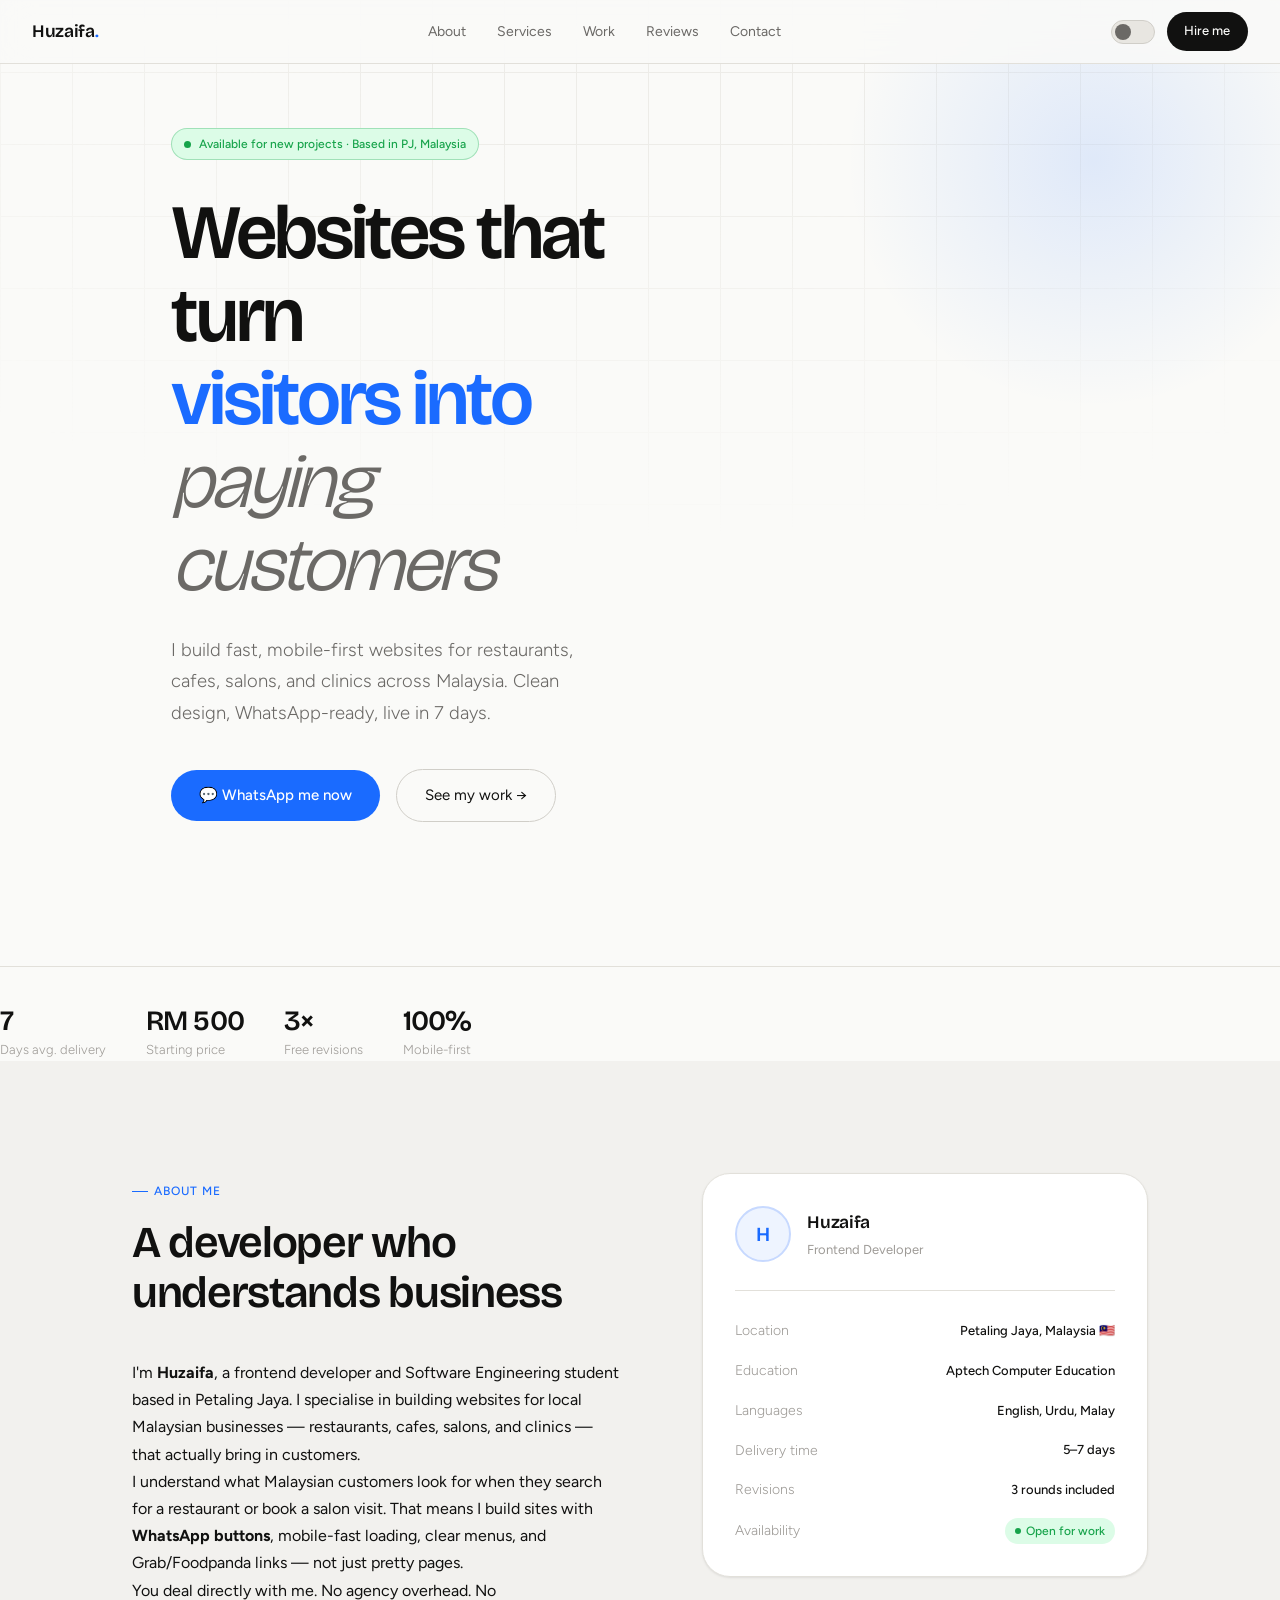
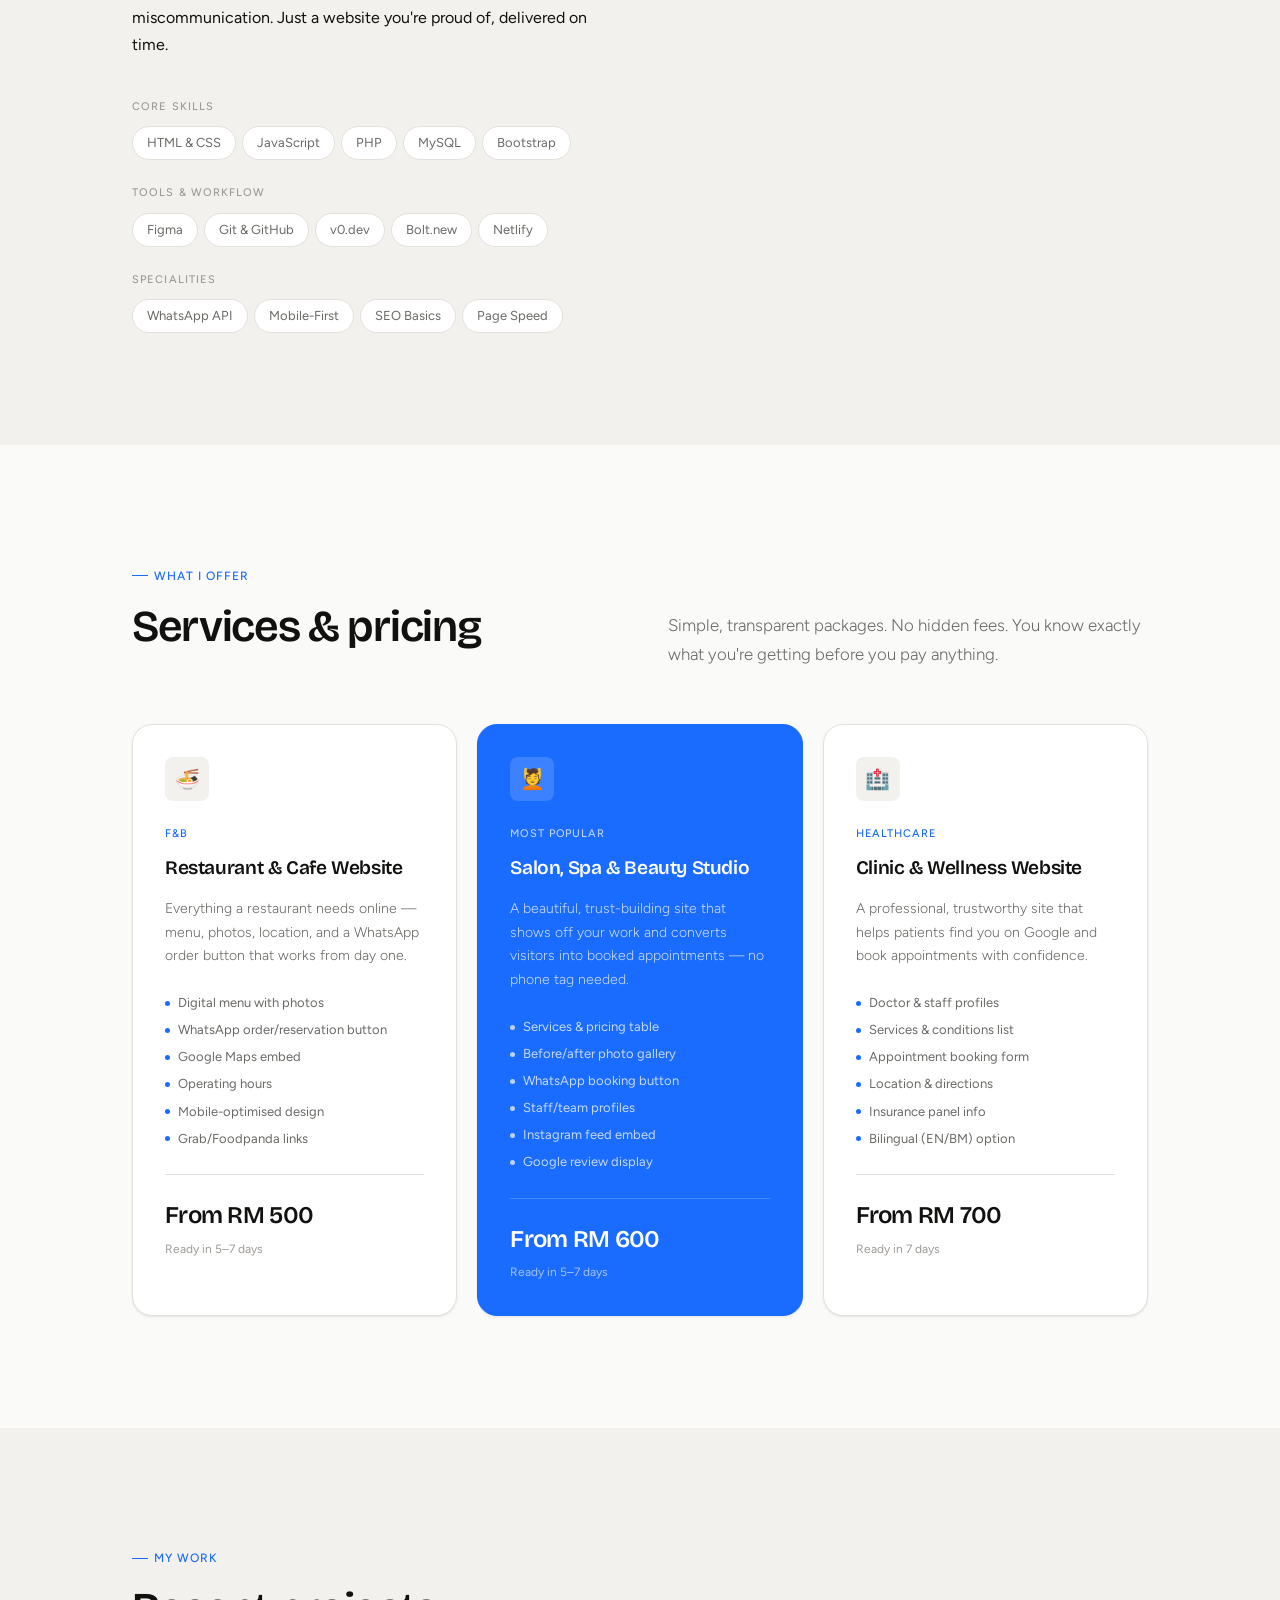
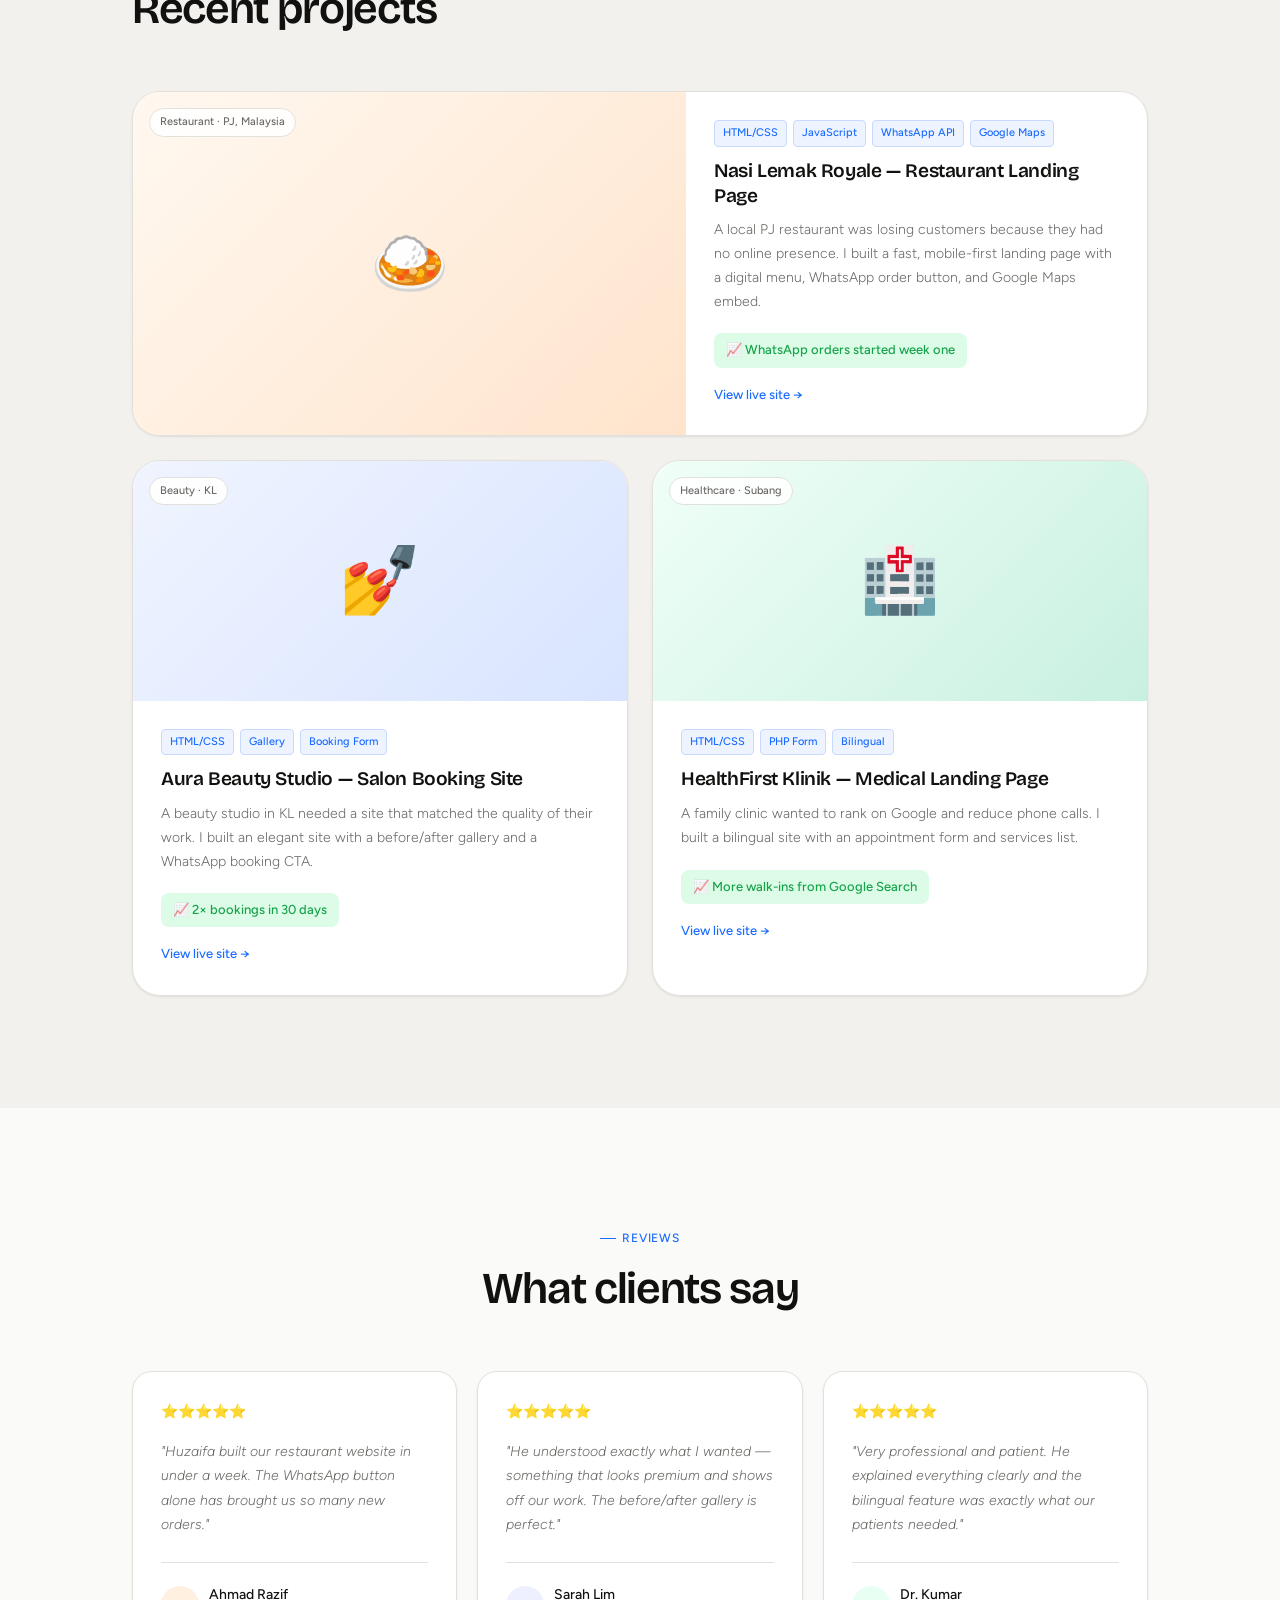
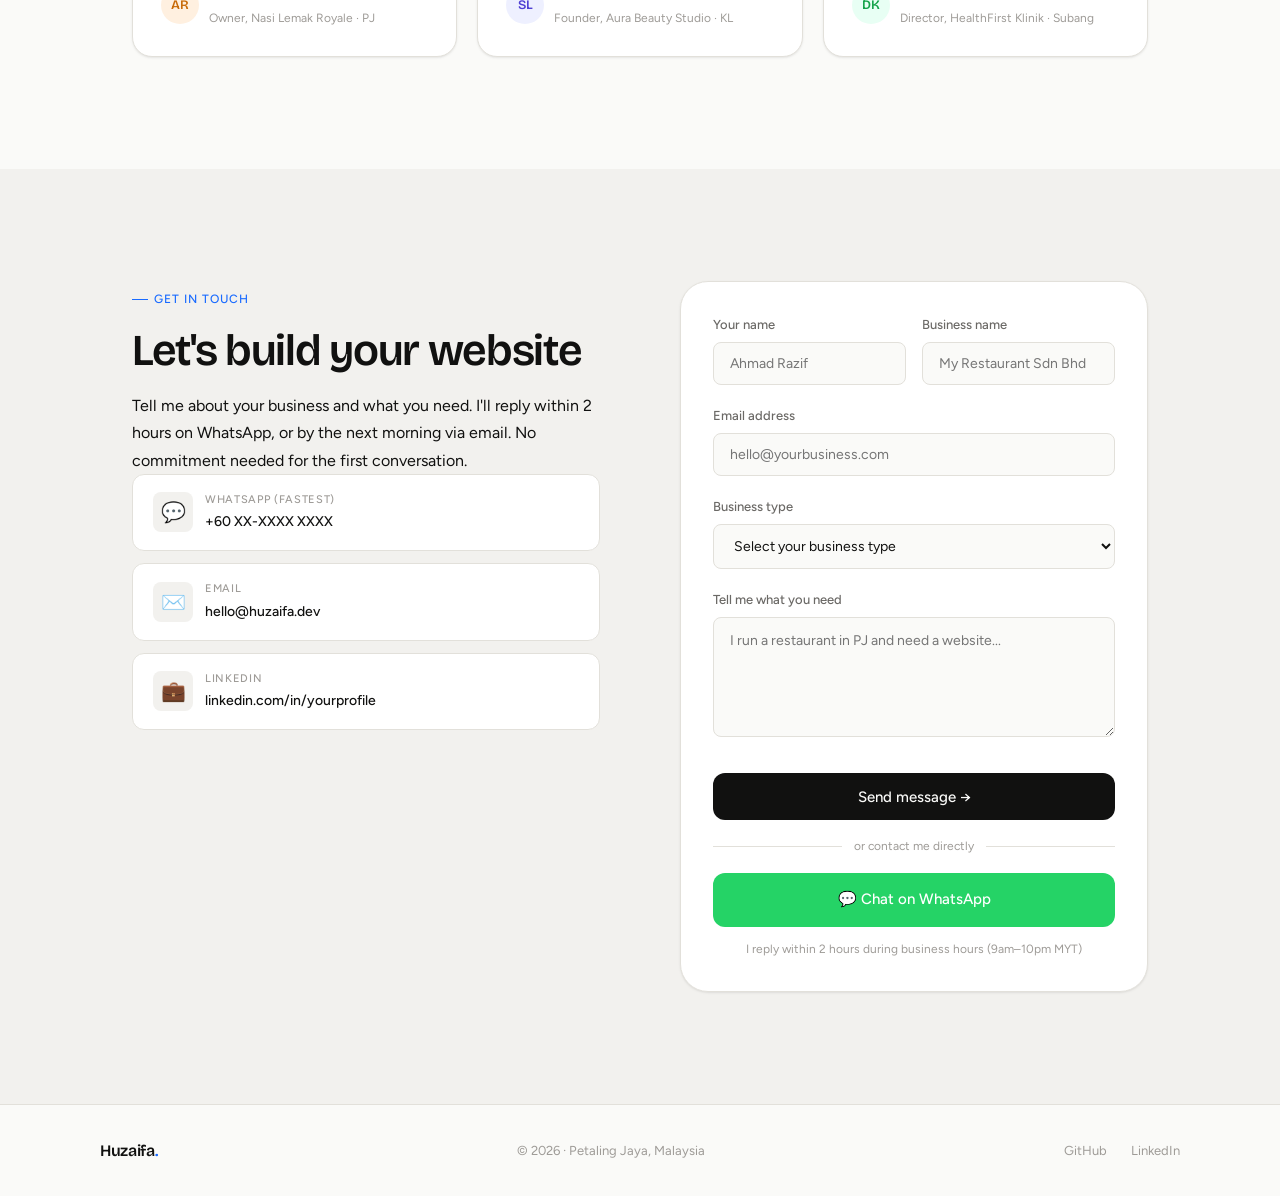
==== index.html @ b7935d90 "Update portfolio" ====
<!DOCTYPE html>
<html lang="en" data-theme="light">
<head>
    <meta charset="UTF-8">
    <meta name="viewport" content="width=device-width, initial-scale=1.0">
    <title>Huzaifa — Web Developer for F&B & Wellness Businesses</title>
    <meta name="description" content="I build fast, beautiful websites for restaurants, cafes, salons and clinics in Malaysia. Mobile-first. Affordable. Ready in 7 days.">
    <meta property="og:title" content="Huzaifa — Web Developer">
    <meta property="og:description" content="Fast, beautiful websites for Malaysian businesses. Starting from RM 500.">
    
    <link rel="preconnect" href="https://fonts.googleapis.com">
    <link rel="preconnect" href="https://fonts.gstatic.com" crossorigin>
    <link href="https://fonts.googleapis.com/css2?family=Bricolage+Grotesque:opsz,wght@12..96,300;12..96,400;12..96,500;12..96,600&family=Figtree:ital,wght@0,300;0,400;0,500;1,300&display=swap" rel="stylesheet">
    
    <link rel="stylesheet" href="style.css">
</head>
<body>

    <div id="progress-bar"></div>

    <div class="mobile-nav" id="mobileNav">
        <span class="mobile-nav-close" onclick="closeMobileNav()">✕</span>
        <a href="#about" onclick="closeMobileNav()">About</a>
        <a href="#services" onclick="closeMobileNav()">Services</a>
        <a href="#projects" onclick="closeMobileNav()">Work</a>
        <a href="#testimonials" onclick="closeMobileNav()">Reviews</a>
        <a href="#contact" onclick="closeMobileNav()">Contact</a>
    </div>

    <nav>
        <a href="#hero" class="nav-logo">Huzaifa<span>.</span></a>
        <div class="nav-center">
            <a href="#about" class="nav-link">About</a>
            <a href="#services" class="nav-link">Services</a>
            <a href="#projects" class="nav-link">Work</a>
            <a href="#testimonials" class="nav-link">Reviews</a>
            <a href="#contact" class="nav-link">Contact</a>
        </div>
        <div class="nav-right">
            <div class="theme-toggle" id="themeToggle" role="button" aria-label="Toggle dark mode" tabindex="0"></div>
            <a href="#contact" class="btn-hire">Hire me</a>
            <div class="hamburger" onclick="openMobileNav()">
                <span></span><span></span><span></span>
            </div>
        </div>
    </nav>

  <section id="hero">
  <div class="container">
    <div class="hero-inner">

      <!-- LEFT: CONTENT -->
      <div class="hero-content">
        <div class="hero-status">
          <div class="hero-status-dot"></div>
          Available for new projects · Based in PJ, Malaysia
        </div>

        <h1>
          Websites that turn<br>
          <span class="accent">visitors into</span><br>
          <span class="italic">paying customers</span>
        </h1>

        <p class="hero-sub">
          I build fast, mobile-first websites for restaurants, cafes, salons, and clinics across Malaysia. Clean design, WhatsApp-ready, live in 7 days.
        </p>

        <div class="hero-actions">
          <a href="https://wa.me/60XXXXXXXXX?text=Hi%20Huzaifa,%20I%20need%20a%20website%20for%20my%20business" class="btn-primary" target="_blank">
            💬 WhatsApp me now
          </a>
          <a href="#projects" class="btn-outline">See my work →</a>
        </div>
      </div>

      <!-- RIGHT: SVG -->
      <div class="hero-visual">
        <div class="circle-wrapper">

          <!-- YOUR SVG (UNCHANGED) -->
          <svg class="hero-svg" xmlns="http://www.w3.org/2000/svg" viewBox="0 0 300 333" preserveAspectRatio="xMidYMid meet">
            <!-- KEEP ALL YOUR PATHS HERE -->
          </svg>

        </div>
      </div>

    </div>
  </div>
</section>
                <div class="hero-stats">
                    <div><div class="hero-stat-num">7</div><div class="hero-stat-label">Days avg. delivery</div></div>
                    <div><div class="hero-stat-num">RM 500</div><div class="hero-stat-label">Starting price</div></div>
                    <div><div class="hero-stat-num">3×</div><div class="hero-stat-label">Free revisions</div></div>
                    <div><div class="hero-stat-num">100%</div><div class="hero-stat-label">Mobile-first</div></div>
                </div>
            </div>
        </div>
    </section>

    <section id="about">
        <div class="container">
            <div class="about-grid">
                <div class="reveal">
                    <div class="label">About me</div>
                    <h2 class="section-title">A developer who<br>understands business</h2>
                    <div style="height:1.5rem"></div>
                    <p>I'm <strong>Huzaifa</strong>, a frontend developer and Software Engineering student based in Petaling Jaya. I specialise in building websites for local Malaysian businesses — restaurants, cafes, salons, and clinics — that actually bring in customers.</p>
                    <p>I understand what Malaysian customers look for when they search for a restaurant or book a salon visit. That means I build sites with <strong>WhatsApp buttons</strong>, mobile-fast loading, clear menus, and Grab/Foodpanda links — not just pretty pages.</p>
                    <p>You deal directly with me. No agency overhead. No miscommunication. Just a website you're proud of, delivered on time.</p>
                    <div class="skill-groups">
                        <div>
                            <div class="skill-group-label">Core skills</div>
                            <div class="skill-pills">
                                <span class="pill">HTML & CSS</span>
                                <span class="pill">JavaScript</span>
                                <span class="pill">PHP</span>
                                <span class="pill">MySQL</span>
                                <span class="pill">Bootstrap</span>
                            </div>
                        </div>
                        <div>
                            <div class="skill-group-label">Tools & workflow</div>
                            <div class="skill-pills">
                                <span class="pill">Figma</span>
                                <span class="pill">Git & GitHub</span>
                                <span class="pill">v0.dev</span>
                                <span class="pill">Bolt.new</span>
                                <span class="pill">Netlify</span>
                            </div>
                        </div>
                        <div>
                            <div class="skill-group-label">Specialities</div>
                            <div class="skill-pills">
                                <span class="pill">WhatsApp API</span>
                                <span class="pill">Mobile-First</span>
                                <span class="pill">SEO Basics</span>
                                <span class="pill">Page Speed</span>
                            </div>
                        </div>
                    </div>
                </div>
                <div class="reveal reveal-delay-2">
                    <div class="about-card">
                        <div class="about-avatar-wrap">
                            <div class="about-avatar">H</div>
                            <div>
                                <div class="about-name">Huzaifa</div>
                                <div class="about-role">Frontend Developer</div>
                            </div>
                        </div>
                        <div class="card-facts">
                            <div class="card-fact"><span class="fact-key">Location</span><span class="fact-val">Petaling Jaya, Malaysia 🇲🇾</span></div>
                            <div class="card-fact"><span class="fact-key">Education</span><span class="fact-val">Aptech Computer Education</span></div>
                            <div class="card-fact"><span class="fact-key">Languages</span><span class="fact-val">English, Urdu, Malay</span></div>
                            <div class="card-fact"><span class="fact-key">Delivery time</span><span class="fact-val">5–7 days</span></div>
                            <div class="card-fact"><span class="fact-key">Revisions</span><span class="fact-val">3 rounds included</span></div>
                            <div class="card-fact"><span class="fact-key">Availability</span><span class="fact-val"><span class="available-badge">Open for work</span></span></div>
                        </div>
                    </div>
                </div>
            </div>
        </div>
    </section>

    <section id="services">
        <div class="container">
            <div class="services-header reveal">
                <div><div class="label">What I offer</div><h2 class="section-title">Services &amp; pricing</h2></div>
                <p class="section-desc">Simple, transparent packages. No hidden fees. You know exactly what you're getting before you pay anything.</p>
            </div>
            <div class="services-grid">
                <div class="service-card reveal">
                    <div class="service-icon">🍜</div>
                    <div class="service-label">F&B</div>
                    <h3>Restaurant &amp; Cafe Website</h3>
                    <p>Everything a restaurant needs online — menu, photos, location, and a WhatsApp order button that works from day one.</p>
                    <ul class="service-includes">
                        <li>Digital menu with photos</li>
                        <li>WhatsApp order/reservation button</li>
                        <li>Google Maps embed</li>
                        <li>Operating hours</li>
                        <li>Mobile-optimised design</li>
                        <li>Grab/Foodpanda links</li>
                    </ul>
                    <div class="service-price">From RM 500</div>
                    <div class="service-delivery">Ready in 5–7 days</div>
                </div>
                <div class="service-card featured reveal reveal-delay-1">
                    <div class="service-icon">💆</div>
                    <div class="service-label">Most popular</div>
                    <h3>Salon, Spa &amp; Beauty Studio</h3>
                    <p>A beautiful, trust-building site that shows off your work and converts visitors into booked appointments — no phone tag needed.</p>
                    <ul class="service-includes">
                        <li>Services &amp; pricing table</li>
                        <li>Before/after photo gallery</li>
                        <li>WhatsApp booking button</li>
                        <li>Staff/team profiles</li>
                        <li>Instagram feed embed</li>
                        <li>Google review display</li>
                    </ul>
                    <div class="service-price">From RM 600</div>
                    <div class="service-delivery">Ready in 5–7 days</div>
                </div>
                <div class="service-card reveal reveal-delay-2">
                    <div class="service-icon">🏥</div>
                    <div class="service-label">Healthcare</div>
                    <h3>Clinic &amp; Wellness Website</h3>
                    <p>A professional, trustworthy site that helps patients find you on Google and book appointments with confidence.</p>
                    <ul class="service-includes">
                        <li>Doctor &amp; staff profiles</li>
                        <li>Services &amp; conditions list</li>
                        <li>Appointment booking form</li>
                        <li>Location &amp; directions</li>
                        <li>Insurance panel info</li>
                        <li>Bilingual (EN/BM) option</li>
                    </ul>
                    <div class="service-price">From RM 700</div>
                    <div class="service-delivery">Ready in 7 days</div>
                </div>
            </div>
        </div>
    </section>

    <section id="projects">
        <div class="container">
            <div class="reveal"><div class="label">My work</div><h2 class="section-title">Recent projects</h2></div>
            <div class="projects-grid">
                <div class="project-card wide reveal">
                    <div class="project-thumb thumb-1">🍛<div class="project-type-badge">Restaurant · PJ, Malaysia</div></div>
                    <div class="project-body">
                        <div class="project-tags">
                            <span class="project-tag">HTML/CSS</span><span class="project-tag">JavaScript</span><span class="project-tag">WhatsApp API</span><span class="project-tag">Google Maps</span>
                        </div>
                        <h3>Nasi Lemak Royale — Restaurant Landing Page</h3>
                        <p>A local PJ restaurant was losing customers because they had no online presence. I built a fast, mobile-first landing page with a digital menu, WhatsApp order button, and Google Maps embed.</p>
                        <div class="project-result">📈 WhatsApp orders started week one</div>
                        <a href="#" class="project-link">View live site →</a>
                    </div>
                </div>
                <div class="project-card reveal reveal-delay-1">
                    <div class="project-thumb thumb-2">💅<div class="project-type-badge">Beauty · KL</div></div>
                    <div class="project-body">
                        <div class="project-tags">
                            <span class="project-tag">HTML/CSS</span><span class="project-tag">Gallery</span><span class="project-tag">Booking Form</span>
                        </div>
                        <h3>Aura Beauty Studio — Salon Booking Site</h3>
                        <p>A beauty studio in KL needed a site that matched the quality of their work. I built an elegant site with a before/after gallery and a WhatsApp booking CTA.</p>
                        <div class="project-result">📈 2× bookings in 30 days</div>
                        <a href="#" class="project-link">View live site →</a>
                    </div>
                </div>
                <div class="project-card reveal reveal-delay-2">
                    <div class="project-thumb thumb-3">🏥<div class="project-type-badge">Healthcare · Subang</div></div>
                    <div class="project-body">
                        <div class="project-tags">
                            <span class="project-tag">HTML/CSS</span><span class="project-tag">PHP Form</span><span class="project-tag">Bilingual</span>
                        </div>
                        <h3>HealthFirst Klinik — Medical Landing Page</h3>
                        <p>A family clinic wanted to rank on Google and reduce phone calls. I built a bilingual site with an appointment form and services list.</p>
                        <div class="project-result">📈 More walk-ins from Google Search</div>
                        <a href="#" class="project-link">View live site →</a>
                    </div>
                </div>
            </div>
        </div>
    </section>

    <section id="testimonials">
        <div class="container">
            <div class="reveal" style="text-align:center;max-width:500px;margin:0 auto 3.5rem">
                <div class="label" style="justify-content:center">Reviews</div>
                <h2 class="section-title">What clients say</h2>
            </div>
            <div class="testimonials-grid">
                <div class="testi-card reveal">
                    <div class="stars">⭐⭐⭐⭐⭐</div>
                    <p class="testi-text">"Huzaifa built our restaurant website in under a week. The WhatsApp button alone has brought us so many new orders."</p>
                    <div class="testi-author">
                        <div class="testi-avatar av-1">AR</div>
                        <div><div class="testi-name">Ahmad Razif</div><div class="testi-role">Owner, Nasi Lemak Royale · PJ</div></div>
                    </div>
                </div>
                <div class="testi-card reveal reveal-delay-1">
                    <div class="stars">⭐⭐⭐⭐⭐</div>
                    <p class="testi-text">"He understood exactly what I wanted — something that looks premium and shows off our work. The before/after gallery is perfect."</p>
                    <div class="testi-author">
                        <div class="testi-avatar av-2">SL</div>
                        <div><div class="testi-name">Sarah Lim</div><div class="testi-role">Founder, Aura Beauty Studio · KL</div></div>
                    </div>
                </div>
                <div class="testi-card reveal reveal-delay-2">
                    <div class="stars">⭐⭐⭐⭐⭐</div>
                    <p class="testi-text">"Very professional and patient. He explained everything clearly and the bilingual feature was exactly what our patients needed."</p>
                    <div class="testi-author">
                        <div class="testi-avatar av-3">DK</div>
                        <div><div class="testi-name">Dr. Kumar</div><div class="testi-role">Director, HealthFirst Klinik · Subang</div></div>
                    </div>
                </div>
            </div>
        </div>
    </section>

    <section id="contact">
  <div class="container">
    <div class="contact-grid">
      <div class="reveal">
        <div class="label">Get in touch</div>
        <h2 class="section-title">Let's build your website</h2>
        <p>Tell me about your business and what you need. I'll reply within 2 hours on WhatsApp, or by the next morning via email. No commitment needed for the first conversation.</p>

        <div class="contact-methods">
          <a href="https://wa.me/60XXXXXXXXX" class="contact-method" target="_blank">
            <div class="contact-method-icon">💬</div>
            <div class="contact-method-text">
              <div class="contact-method-label">WhatsApp (fastest)</div>
              <div class="contact-method-value">+60 XX-XXXX XXXX</div>
            </div>
          </a>
          <a href="mailto:hello@huzaifa.dev" class="contact-method">
            <div class="contact-method-icon">✉️</div>
            <div class="contact-method-text">
              <div class="contact-method-label">Email</div>
              <div class="contact-method-value">hello@huzaifa.dev</div>
            </div>
          </a>
          <a href="https://linkedin.com/in/yourprofile" class="contact-method" target="_blank">
            <div class="contact-method-icon">💼</div>
            <div class="contact-method-text">
              <div class="contact-method-label">LinkedIn</div>
              <div class="contact-method-value">linkedin.com/in/yourprofile</div>
            </div>
          </a>
        </div>
      </div>

      <div class="reveal reveal-delay-1">
        <!-- ✅ FORM START -->
       <form name="contact" method="POST" data-netlify="true" class="contact-form">
 <input type="hidden" name="redirect" value="thankyou.html">
  <div class="form-row">
    <div class="form-group">
      <label>Your name</label>
      <input type="text" name="name" placeholder="Ahmad Razif" required>
    </div>
    <div class="form-group">
      <label>Business name</label>
      <input type="text" name="business" placeholder="My Restaurant Sdn Bhd">
    </div>
  </div>

  <div class="form-group">
    <label>Email address</label>
    <input type="email" name="email" placeholder="hello@yourbusiness.com" required>
  </div>

  <div class="form-group">
    <label>Business type</label>
    <select name="type">
      <option value="">Select your business type</option>
      <option>Restaurant / Cafe / F&B</option>
      <option>Salon / Beauty / Spa</option>
      <option>Clinic / Healthcare / Wellness</option>
      <option>Other</option>
    </select>
  </div>

  <div class="form-group">
    <label>Tell me what you need</label>
    <textarea name="message" placeholder="I run a restaurant in PJ and need a website..."></textarea>
  </div>

  <button type="submit" class="btn-submit">Send message →</button>

  <div class="form-divider">or contact me directly</div>

  <a href="https://wa.me/60XXXXXXXXX?text=Hi%20Huzaifa,%20I%20just%20submitted%20a%20form%20on%20your%20website" class="wa-btn" target="_blank">
    💬 Chat on WhatsApp
  </a>

  <p class="form-note">I reply within 2 hours during business hours (9am–10pm MYT)</p>

</form>
        <!-- ✅ FORM END -->
      </div>
    </div>
  </div>
</section>

    <footer>
        <div class="footer-inner">
            <span class="footer-logo">Huzaifa<span style="color:var(--accent)">.</span></span>
            <span>© 2026 · Petaling Jaya, Malaysia</span>
            <div class="footer-links">
                <a href="https://github.com/yourhandle" target="_blank">GitHub</a>
                <a href="https://linkedin.com/in/yourprofile" target="_blank">LinkedIn</a>
            </div>
        </div>
    </footer>
<form name="contact" data-netlify="true" hidden>
  <input type="text" name="name">
  <input type="email" name="email">
  <textarea name="message"></textarea>
</form>
    <script src="script.js"></script>
</body>
</html>
---- style.css ----
/* ═══════════════════════════════════════
   DESIGN TOKENS
═══════════════════════════════════════ */
:root {
  --font-display: 'Bricolage Grotesque', sans-serif;
  --font-body: 'Figtree', sans-serif;

  /* Light mode */
  --bg:        #FAFAF8;
  --bg-2:      #F2F1EE;
  --bg-3:      #E8E6E1;
  --surface:   #FFFFFF;
  --border:    #E2E0DA;
  --border-2:  #D0CEC8;
  --text-1:    #111110;
  --text-2:    #6B6966;
  --text-3:    #9E9B97;
  --accent:    #1A6BFF;
  --accent-2:  #0052D9;
  --accent-bg: #EEF4FF;
  --accent-border: #C7D9FF;
  --green:     #16A34A;
  --green-bg:  #DCFCE7;
  --shadow-sm: 0 1px 3px rgba(0,0,0,0.06), 0 1px 2px rgba(0,0,0,0.04);
  --shadow-md: 0 4px 16px rgba(0,0,0,0.07), 0 2px 4px rgba(0,0,0,0.04);
  --shadow-lg: 0 12px 40px rgba(0,0,0,0.10), 0 4px 8px rgba(0,0,0,0.04);
  --radius-sm: 8px;
  --radius-md: 12px;
  --radius-lg: 20px;
  --radius-xl: 28px;
}

[data-theme="dark"] {
  --bg:        #0C0C0B;
  --bg-2:      #141412;
  --bg-3:      #1E1D1A;
  --surface:   #1A1916;
  --border:    #2A2925;
  --border-2:  #363430;
  --text-1:    #F0EDE8;
  --text-2:    #9E9B97;
  --text-3:    #6B6966;
  --accent:    #4D8FFF;
  --accent-2:  #6BA3FF;
  --accent-bg: #0D1F3C;
  --accent-border: #1A3A6B;
  --green:     #4ADE80;
  --green-bg:  #052E16;
  --shadow-sm: 0 1px 3px rgba(0,0,0,0.3);
  --shadow-md: 0 4px 16px rgba(0,0,0,0.4);
  --shadow-lg: 0 12px 40px rgba(0,0,0,0.5);
}

/* ═══════════════════════════════════════
   RESET & BASE
═══════════════════════════════════════ */
*, *::before, *::after { box-sizing: border-box; margin: 0; padding: 0; }
html { scroll-behavior: smooth; font-size: 16px; }

body {
  font-family: var(--font-body);
  background: var(--bg);
  color: var(--text-1);
  line-height: 1.7;
  transition: background 0.3s, color 0.3s;
  overflow-x: hidden;
}

img { max-width: 100%; display: block; }
a { color: inherit; text-decoration: none; }

/* ═══════════════════════════════════════
   SCROLL PROGRESS BAR
═══════════════════════════════════════ */
#progress-bar {
  position: fixed;
  top: 0; left: 0;
  height: 2px;
  width: 0%;
  background: var(--accent);
  z-index: 1000;
  transition: width 0.1s linear;
}

/* ═══════════════════════════════════════
   NAV
═══════════════════════════════════════ */
nav {
  position: fixed;
  top: 0; left: 0; right: 0;
  z-index: 200;
  height: 64px;
  display: flex;
  align-items: center;
  justify-content: space-between;
  padding: 0 2rem;
  background: color-mix(in srgb, var(--bg) 85%, transparent);
  backdrop-filter: blur(16px);
  -webkit-backdrop-filter: blur(16px);
  border-bottom: 1px solid var(--border);
  transition: background 0.3s, border-color 0.3s;
}

.nav-logo {
  font-family: var(--font-display);
  font-size: 1.1rem;
  font-weight: 600;
  color: var(--text-1);
  letter-spacing: -0.02em;
}

.nav-logo span { color: var(--accent); }

.nav-center {
  display: flex;
  gap: 0.25rem;
}

.nav-link {
  font-size: 14px;
  font-weight: 400;
  color: var(--text-2);
  padding: 0.4rem 0.85rem;
  border-radius: 50px;
  transition: all 0.15s;
}

.nav-link:hover {
  color: var(--text-1);
  background: var(--bg-2);
}

.nav-right {
  display: flex;
  align-items: center;
  gap: 0.75rem;
}

/* Dark mode toggle */
.theme-toggle {
  width: 44px;
  height: 24px;
  background: var(--bg-3);
  border: 1px solid var(--border-2);
  border-radius: 50px;
  cursor: pointer;
  position: relative;
  transition: all 0.2s;
  flex-shrink: 0;
}

.theme-toggle::after {
  content: '';
  position: absolute;
  top: 3px;
  left: 3px;
  width: 16px;
  height: 16px;
  border-radius: 50%;
  background: var(--text-2);
  transition: transform 0.25s cubic-bezier(0.4,0,0.2,1), background 0.2s;
}

[data-theme="dark"] .theme-toggle::after {
  transform: translateX(20px);
  background: var(--accent);
}

.btn-hire {
  font-size: 13px;
  font-weight: 500;
  padding: 0.5rem 1.1rem;
  border-radius: 50px;
  background: var(--text-1);
  color: var(--bg);
  border: none;
  cursor: pointer;
  transition: all 0.15s;
  white-space: nowrap;
}

.btn-hire:hover { opacity: 0.85; transform: translateY(-1px); }

/* Hamburger */
.hamburger {
  display: none;
  flex-direction: column;
  gap: 5px;
  cursor: pointer;
  padding: 4px;
}
.hamburger span {
  width: 22px; height: 1.5px;
  background: var(--text-1);
  border-radius: 2px;
  transition: all 0.2s;
}

/* Mobile nav overlay */
.mobile-nav {
  display: none;
  position: fixed;
  inset: 0;
  background: var(--bg);
  z-index: 150;
  flex-direction: column;
  align-items: center;
  justify-content: center;
  gap: 1.5rem;
}
.mobile-nav.open { display: flex; }
.mobile-nav a {
  font-family: var(--font-display);
  font-size: 2rem;
  font-weight: 500;
  color: var(--text-1);
}
.mobile-nav-close {
  position: absolute;
  top: 1.25rem; right: 1.5rem;
  font-size: 1.5rem;
  cursor: pointer;
  color: var(--text-2);
}

/* ═══════════════════════════════════════
   LAYOUT
═══════════════════════════════════════ */
.container {
  max-width: 1080px;
  margin: 0 auto;
  padding: 0 2rem;
}

section { padding: 7rem 0; }

.label {
  display: inline-flex;
  align-items: center;
  gap: 6px;
  font-size: 12px;
  font-weight: 500;
  letter-spacing: 0.08em;
  text-transform: uppercase;
  color: var(--accent);
  margin-bottom: 1rem;
}

.label::before {
  content: '';
  width: 16px; height: 1px;
  background: var(--accent);
}

h2.section-title {
  font-family: var(--font-display);
  font-size: clamp(2rem, 4vw, 2.75rem);
  font-weight: 600;
  letter-spacing: -0.03em;
  line-height: 1.15;
  color: var(--text-1);
  margin-bottom: 1rem;
}

.section-desc {
  font-size: 1.05rem;
  color: var(--text-2);
  font-weight: 300;
  max-width: 480px;
  line-height: 1.7;
}

/* ═══════════════════════════════════════
   HERO
═══════════════════════════════════════ */





/* HERO LAYOUT */
.hero-inner {
  display: flex;
  align-items: center;
  justify-content: space-between;
  gap: 60px;
}

/* LEFT SIDE */
.hero-content {
  flex: 1;
  max-width: 600px;
}

/* RIGHT SIDE */
.hero-visual {
  flex: 1;
  display: flex;
  justify-content: center;
  align-items: center;
}

/* SVG WRAPPER */
.circle-wrapper {
  width: 100%;
  max-width: 400px;
}

/* SVG */
.hero-svg {
  width: 100%;
  height: auto;
  animation: float 4s ease-in-out infinite;
  filter: drop-shadow(0 15px 40px rgba(0,0,0,0.15));
}

/* FLOAT ANIMATION */
@keyframes float {
  0% { transform: translateY(0px); }
  50% { transform: translateY(-15px); }
  100% { transform: translateY(0px); }
}

/* RESPONSIVE */
@media (max-width: 992px) {
  .hero-inner {
    flex-direction: column;
    text-align: center;
  }

  .hero-visual {
    margin-top: 40px;
  }

  .hero-actions {
    justify-content: center;
  }
}






















#hero {
  min-height: 100vh;
  display: flex;
  flex-direction: column;
  justify-content: center;
  padding: 8rem 0 5rem;
  position: relative;
  overflow: hidden;
}

/* Grid background */
#hero::before {
  content: '';
  position: absolute;
  inset: 0;
  background-image:
    linear-gradient(var(--border) 1px, transparent 1px),
    linear-gradient(90deg, var(--border) 1px, transparent 1px);
  background-size: 72px 72px;
  opacity: 0.5;
  mask-image: radial-gradient(ellipse 80% 60% at 50% 0%, black 30%, transparent 100%);
}

/* Accent blob */
#hero::after {
  content: '';
  position: absolute;
  top: -10%;
  right: -5%;
  width: 500px;
  height: 500px;
  background: radial-gradient(circle, color-mix(in srgb, var(--accent) 12%, transparent) 0%, transparent 70%);
  pointer-events: none;
}

.hero-inner {
  position: relative;
  z-index: 1;
}

.hero-status {
  display: inline-flex;
  align-items: center;
  gap: 8px;
  background: var(--green-bg);
  border: 1px solid color-mix(in srgb, var(--green) 30%, transparent);
  color: var(--green);
  font-size: 12px;
  font-weight: 500;
  padding: 5px 12px;
  border-radius: 50px;
  margin-bottom: 2rem;
  animation: fadeUp 0.5s ease both;
}

.hero-status-dot {
  width: 7px; height: 7px;
  background: var(--green);
  border-radius: 50%;
  animation: blink 2s ease-in-out infinite;
}

h1 {
  font-family: var(--font-display);
  font-size: clamp(2.8rem, 6vw, 5rem);
  font-weight: 600;
  letter-spacing: -0.04em;
  line-height: 1.08;
  color: var(--text-1);
  max-width: 800px;
  animation: fadeUp 0.5s 0.1s ease both;
}

h1 .accent { color: var(--accent); }

h1 .italic {
  font-style: italic;
  font-weight: 300;
  color: var(--text-2);
}

.hero-sub {
  font-size: 1.15rem;
  color: var(--text-2);
  font-weight: 300;
  max-width: 520px;
  margin: 1.75rem 0 2.5rem;
  line-height: 1.7;
  animation: fadeUp 0.5s 0.2s ease both;
}

.hero-actions {
  display: flex;
  align-items: center;
  gap: 1rem;
  flex-wrap: wrap;
  animation: fadeUp 0.5s 0.3s ease both;
}

.btn-primary {
  display: inline-flex;
  align-items: center;
  gap: 8px;
  background: var(--accent);
  color: #fff;
  font-family: var(--font-body);
  font-size: 15px;
  font-weight: 500;
  padding: 0.8rem 1.75rem;
  border-radius: 50px;
  border: none;
  cursor: pointer;
  transition: all 0.2s;
  text-decoration: none;
}

.btn-primary:hover {
  background: var(--accent-2);
  transform: translateY(-2px);
  box-shadow: 0 8px 24px color-mix(in srgb, var(--accent) 35%, transparent);
}

.btn-outline {
  display: inline-flex;
  align-items: center;
  gap: 8px;
  background: transparent;
  color: var(--text-1);
  font-family: var(--font-body);
  font-size: 15px;
  font-weight: 400;
  padding: 0.8rem 1.75rem;
  border-radius: 50px;
  border: 1px solid var(--border-2);
  cursor: pointer;
  transition: all 0.2s;
  text-decoration: none;
}

.btn-outline:hover {
  border-color: var(--text-2);
  background: var(--bg-2);
}

.hero-stats {
  display: flex;
  gap: 2.5rem;
  margin-top: 4rem;
  padding-top: 2.5rem;
  border-top: 1px solid var(--border);
  animation: fadeUp 0.5s 0.4s ease both;
  flex-wrap: wrap;
}

.hero-stat-num {
  font-family: var(--font-display);
  font-size: 1.75rem;
  font-weight: 600;
  letter-spacing: -0.03em;
  color: var(--text-1);
  line-height: 1;
  margin-bottom: 4px;
}

.hero-stat-label {
  font-size: 13px;
  color: var(--text-3);
  font-weight: 300;
}

/* ═══════════════════════════════════════
   ABOUT
═══════════════════════════════════════ */
#about { background: var(--bg-2); }

.about-grid {
  display: grid;
  grid-template-columns: 1.1fr 1fr;
  gap: 5rem;
  align-items: start;
}

.about-text p {
  color: var(--text-2);
  font-weight: 300;
  line-height: 1.8;
  margin-bottom: 1.25rem;
}

.about-text p strong {
  color: var(--text-1);
  font-weight: 500;
}

.skill-groups { margin-top: 2.5rem; display: flex; flex-direction: column; gap: 1.5rem; }

.skill-group-label {
  font-size: 11px;
  font-weight: 500;
  letter-spacing: 0.1em;
  text-transform: uppercase;
  color: var(--text-3);
  margin-bottom: 0.6rem;
}

.skill-pills {
  display: flex;
  flex-wrap: wrap;
  gap: 6px;
}

.pill {
  font-size: 13px;
  font-weight: 400;
  padding: 5px 14px;
  border-radius: 50px;
  background: var(--surface);
  color: var(--text-2);
  border: 1px solid var(--border);
  transition: all 0.15s;
}

.pill:hover {
  border-color: var(--accent);
  color: var(--accent);
  background: var(--accent-bg);
}

.about-card {
  background: var(--surface);
  border: 1px solid var(--border);
  border-radius: var(--radius-xl);
  padding: 2rem;
  box-shadow: var(--shadow-sm);
  position: sticky;
  top: 80px;
}

.about-avatar-wrap {
  display: flex;
  align-items: center;
  gap: 1rem;
  margin-bottom: 1.75rem;
  padding-bottom: 1.75rem;
  border-bottom: 1px solid var(--border);
}

.about-avatar {
  width: 56px; height: 56px;
  border-radius: 50%;
  background: var(--accent-bg);
  border: 2px solid var(--accent-border);
  display: flex;
  align-items: center;
  justify-content: center;
  font-family: var(--font-display);
  font-size: 1.25rem;
  font-weight: 600;
  color: var(--accent);
  flex-shrink: 0;
}

.about-name {
  font-family: var(--font-display);
  font-size: 1.1rem;
  font-weight: 600;
  color: var(--text-1);
  letter-spacing: -0.02em;
}

.about-role {
  font-size: 13px;
  color: var(--text-3);
  margin-top: 1px;
}

.card-facts { display: flex; flex-direction: column; gap: 1rem; }

.card-fact {
  display: flex;
  justify-content: space-between;
  align-items: center;
  font-size: 14px;
}

.fact-key { color: var(--text-3); font-weight: 300; }
.fact-val {
  color: var(--text-1);
  font-weight: 500;
  text-align: right;
  font-size: 13px;
}

.available-badge {
  display: inline-flex;
  align-items: center;
  gap: 5px;
  font-size: 12px;
  font-weight: 500;
  color: var(--green);
  background: var(--green-bg);
  padding: 3px 10px;
  border-radius: 50px;
}
.available-badge::before {
  content: '';
  width: 6px; height: 6px;
  background: var(--green);
  border-radius: 50%;
  animation: blink 2s ease-in-out infinite;
}

/* ═══════════════════════════════════════
   SERVICES
═══════════════════════════════════════ */
#services { background: var(--bg); }

.services-header {
  display: flex;
  justify-content: space-between;
  align-items: flex-end;
  margin-bottom: 3.5rem;
  gap: 2rem;
  flex-wrap: wrap;
}

.services-grid {
  display: grid;
  grid-template-columns: repeat(3, 1fr);
  gap: 1.25rem;
}

.service-card {
  background: var(--surface);
  border: 1px solid var(--border);
  border-radius: var(--radius-lg);
  padding: 2rem;
  box-shadow: var(--shadow-sm);
  transition: all 0.25s;
  cursor: default;
  position: relative;
  overflow: hidden;
}

.service-card::after {
  content: '';
  position: absolute;
  bottom: 0; left: 0; right: 0;
  height: 2px;
  background: var(--accent);
  transform: scaleX(0);
  transition: transform 0.25s;
}

.service-card:hover {
  transform: translateY(-4px);
  box-shadow: var(--shadow-lg);
  border-color: var(--border-2);
}

.service-card:hover::after { transform: scaleX(1); }

.service-card.featured {
  background: var(--accent);
  border-color: var(--accent);
  color: #fff;
}

.service-card.featured::after { background: rgba(255,255,255,0.5); }
.service-card.featured .service-icon { background: rgba(255,255,255,0.15); }
.service-card.featured .service-label { color: rgba(255,255,255,0.7); }
.service-card.featured h3 { color: #fff; }
.service-card.featured p { color: rgba(255,255,255,0.75); }
.service-card.featured .service-price { color: #fff; border-color: rgba(255,255,255,0.2); }
.service-card.featured .service-delivery { color: rgba(255,255,255,0.6); }
.service-card.featured .service-includes li { color: rgba(255,255,255,0.75); }
.service-card.featured .service-includes li::before { background: rgba(255,255,255,0.7); }

.service-icon {
  width: 44px; height: 44px;
  background: var(--bg-2);
  border-radius: var(--radius-sm);
  display: flex;
  align-items: center;
  justify-content: center;
  font-size: 1.25rem;
  margin-bottom: 1.5rem;
}

.service-label {
  font-size: 11px;
  font-weight: 500;
  letter-spacing: 0.08em;
  text-transform: uppercase;
  color: var(--accent);
  margin-bottom: 0.5rem;
}

.service-card h3 {
  font-family: var(--font-display);
  font-size: 1.2rem;
  font-weight: 600;
  letter-spacing: -0.02em;
  color: var(--text-1);
  margin-bottom: 0.75rem;
}

.service-card > p {
  font-size: 14px;
  color: var(--text-2);
  font-weight: 300;
  line-height: 1.7;
  margin-bottom: 1.5rem;
}

.service-includes {
  list-style: none;
  display: flex;
  flex-direction: column;
  gap: 5px;
  margin-bottom: 1.5rem;
}

.service-includes li {
  font-size: 13px;
  color: var(--text-2);
  display: flex;
  align-items: center;
  gap: 8px;
}

.service-includes li::before {
  content: '';
  width: 5px; height: 5px;
  background: var(--accent);
  border-radius: 50%;
  flex-shrink: 0;
}

.service-price {
  font-family: var(--font-display);
  font-size: 1.5rem;
  font-weight: 600;
  color: var(--text-1);
  letter-spacing: -0.03em;
  padding-top: 1.25rem;
  border-top: 1px solid var(--border);
}

.service-delivery {
  font-size: 12px;
  color: var(--text-3);
  margin-top: 3px;
}

/* ═══════════════════════════════════════
   PROJECTS
═══════════════════════════════════════ */
#projects { background: var(--bg-2); }

.projects-grid {
  display: grid;
  grid-template-columns: 1fr 1fr;
  gap: 1.5rem;
  margin-top: 3.5rem;
}

.project-card {
  background: var(--surface);
  border: 1px solid var(--border);
  border-radius: var(--radius-xl);
  overflow: hidden;
  box-shadow: var(--shadow-sm);
  transition: all 0.3s;
  display: flex;
  flex-direction: column;
}

.project-card:hover {
  transform: translateY(-5px);
  box-shadow: var(--shadow-lg);
}

.project-card.wide {
  grid-column: span 2;
  display: grid;
  grid-template-columns: 1.2fr 1fr;
}

.project-thumb {
  height: 240px;
  display: flex;
  align-items: center;
  justify-content: center;
  font-size: 4rem;
  position: relative;
  overflow: hidden;
}

.project-card.wide .project-thumb { height: 100%; min-height: 280px; }

.thumb-1 { background: linear-gradient(135deg, #FFF8F0 0%, #FFE4CC 100%); }
.thumb-2 { background: linear-gradient(135deg, #F0F4FF 0%, #D8E4FF 100%); }
.thumb-3 { background: linear-gradient(135deg, #F0FFF8 0%, #C8F0E0 100%); }

[data-theme="dark"] .thumb-1 { background: linear-gradient(135deg, #1A1208 0%, #2D1C08 100%); }
[data-theme="dark"] .thumb-2 { background: linear-gradient(135deg, #081018 0%, #0D1E30 100%); }
[data-theme="dark"] .thumb-3 { background: linear-gradient(135deg, #071410 0%, #0D2218 100%); }

.project-type-badge {
  position: absolute;
  top: 1rem; left: 1rem;
  font-size: 11px;
  font-weight: 500;
  padding: 4px 10px;
  border-radius: 50px;
  background: color-mix(in srgb, var(--surface) 90%, transparent);
  backdrop-filter: blur(8px);
  border: 1px solid var(--border);
  color: var(--text-2);
}

.project-body { padding: 1.75rem; flex: 1; }

.project-tags {
  display: flex;
  gap: 6px;
  flex-wrap: wrap;
  margin-bottom: 0.75rem;
}

.project-tag {
  font-size: 11px;
  padding: 3px 8px;
  border-radius: 4px;
  background: var(--accent-bg);
  color: var(--accent);
  border: 1px solid var(--accent-border);
  font-weight: 500;
}

.project-body h3 {
  font-family: var(--font-display);
  font-size: 1.2rem;
  font-weight: 600;
  letter-spacing: -0.02em;
  color: var(--text-1);
  margin-bottom: 0.6rem;
  line-height: 1.3;
}

.project-body p {
  font-size: 14px;
  color: var(--text-2);
  font-weight: 300;
  line-height: 1.7;
  margin-bottom: 1.25rem;
}

.project-result {
  display: flex;
  align-items: center;
  gap: 8px;
  font-size: 13px;
  font-weight: 500;
  color: var(--green);
  background: var(--green-bg);
  padding: 6px 12px;
  border-radius: var(--radius-sm);
  width: fit-content;
}

.project-link {
  display: inline-flex;
  align-items: center;
  gap: 6px;
  font-size: 13px;
  font-weight: 500;
  color: var(--accent);
  margin-top: 1rem;
  transition: gap 0.15s;
}

.project-link:hover { gap: 10px; }

/* ═══════════════════════════════════════
   TESTIMONIALS
═══════════════════════════════════════ */
#testimonials { background: var(--bg); }

.testimonials-grid {
  display: grid;
  grid-template-columns: repeat(3, 1fr);
  gap: 1.25rem;
  margin-top: 3.5rem;
}

.testi-card {
  background: var(--surface);
  border: 1px solid var(--border);
  border-radius: var(--radius-lg);
  padding: 1.75rem;
  box-shadow: var(--shadow-sm);
  transition: all 0.2s;
}

.testi-card:hover {
  transform: translateY(-3px);
  box-shadow: var(--shadow-md);
}

.stars {
  display: flex;
  gap: 2px;
  margin-bottom: 1rem;
  font-size: 14px;
}

.testi-text {
  font-size: 14px;
  color: var(--text-2);
  font-weight: 300;
  line-height: 1.75;
  font-style: italic;
  margin-bottom: 1.5rem;
}

.testi-author {
  display: flex;
  align-items: center;
  gap: 10px;
  padding-top: 1.25rem;
  border-top: 1px solid var(--border);
}

.testi-avatar {
  width: 38px; height: 38px;
  border-radius: 50%;
  display: flex;
  align-items: center;
  justify-content: center;
  font-size: 13px;
  font-weight: 600;
  font-family: var(--font-display);
  flex-shrink: 0;
}

.av-1 { background: #FFF0E0; color: #C86B0A; }
.av-2 { background: #EEF0FF; color: #4F3FD4; }
.av-3 { background: #E8FFF4; color: #16A34A; }

[data-theme="dark"] .av-1 { background: #2D1C08; color: #F0A050; }
[data-theme="dark"] .av-2 { background: #12103A; color: #8B80F8; }
[data-theme="dark"] .av-3 { background: #052E16; color: #4ADE80; }

.testi-name {
  font-size: 14px;
  font-weight: 500;
  color: var(--text-1);
}

.testi-role {
  font-size: 12px;
  color: var(--text-3);
  margin-top: 1px;
}

/* ═══════════════════════════════════════
   CONTACT
═══════════════════════════════════════ */
#contact { background: var(--bg-2); }

.contact-grid {
  display: grid;
  grid-template-columns: 1fr 1fr;
  gap: 5rem;
  align-items: start;
}

.contact-info p {
  color: var(--text-2);
  font-weight: 300;
  line-height: 1.75;
  margin-bottom: 2rem;
}

.contact-methods { display: flex; flex-direction: column; gap: 0.75rem; }

.contact-method {
  display: flex;
  align-items: center;
  gap: 12px;
  padding: 1rem 1.25rem;
  background: var(--surface);
  border: 1px solid var(--border);
  border-radius: var(--radius-md);
  transition: all 0.2s;
  text-decoration: none;
}

.contact-method:hover {
  border-color: var(--accent-border);
  background: var(--accent-bg);
  transform: translateX(4px);
}

.contact-method-icon {
  font-size: 1.25rem;
  width: 40px; height: 40px;
  display: flex;
  align-items: center;
  justify-content: center;
  background: var(--bg-2);
  border-radius: var(--radius-sm);
  flex-shrink: 0;
}

.contact-method-text {}
.contact-method-label {
  font-size: 11px;
  font-weight: 500;
  text-transform: uppercase;
  letter-spacing: 0.06em;
  color: var(--text-3);
}
.contact-method-value {
  font-size: 14px;
  font-weight: 500;
  color: var(--text-1);
  margin-top: 1px;
}

/* Form */
.contact-form {
  background: var(--surface);
  border: 1px solid var(--border);
  border-radius: var(--radius-xl);
  padding: 2rem;
  box-shadow: var(--shadow-sm);
}

.form-group {
  margin-bottom: 1.25rem;
}

label {
  display: block;
  font-size: 13px;
  font-weight: 500;
  color: var(--text-2);
  margin-bottom: 6px;
}

input, textarea, select {
  width: 100%;
  padding: 0.75rem 1rem;
  background: var(--bg);
  border: 1px solid var(--border);
  border-radius: var(--radius-sm);
  font-family: var(--font-body);
  font-size: 14px;
  color: var(--text-1);
  transition: all 0.2s;
  outline: none;
}

input:focus, textarea:focus, select:focus {
  border-color: var(--accent);
  box-shadow: 0 0 0 3px color-mix(in srgb, var(--accent) 12%, transparent);
}

textarea { resize: vertical; min-height: 120px; line-height: 1.6; }

.form-row { display: grid; grid-template-columns: 1fr 1fr; gap: 1rem; }

.btn-submit {
  width: 100%;
  padding: 0.9rem;
  background: var(--text-1);
  color: var(--bg);
  font-family: var(--font-body);
  font-size: 15px;
  font-weight: 500;
  border: none;
  border-radius: var(--radius-md);
  cursor: pointer;
  transition: all 0.2s;
  margin-top: 0.5rem;
}

.btn-submit:hover { opacity: 0.85; transform: translateY(-1px); }

.form-note {
  font-size: 12px;
  color: var(--text-3);
  text-align: center;
  margin-top: 0.75rem;
}

.wa-btn {
  display: flex;
  align-items: center;
  justify-content: center;
  gap: 8px;
  width: 100%;
  padding: 0.9rem;
  background: #25D366;
  color: #fff;
  font-family: var(--font-body);
  font-size: 15px;
  font-weight: 500;
  border: none;
  border-radius: var(--radius-md);
  cursor: pointer;
  transition: all 0.2s;
  margin-top: 0.75rem;
  text-decoration: none;
}

.wa-btn:hover { background: #1db954; transform: translateY(-1px); }

.form-divider {
  display: flex;
  align-items: center;
  gap: 12px;
  margin: 1rem 0;
  font-size: 12px;
  color: var(--text-3);
}

.form-divider::before, .form-divider::after {
  content: '';
  flex: 1;
  height: 1px;
  background: var(--border);
}

/* ═══════════════════════════════════════
   FOOTER
═══════════════════════════════════════ */
footer {
  background: var(--bg);
  border-top: 1px solid var(--border);
  padding: 2rem;
}

.footer-inner {
  max-width: 1080px;
  margin: 0 auto;
  display: flex;
  align-items: center;
  justify-content: space-between;
  flex-wrap: wrap;
  gap: 1rem;
  font-size: 13px;
  color: var(--text-3);
}

.footer-logo {
  font-family: var(--font-display);
  font-size: 1rem;
  font-weight: 600;
  color: var(--text-1);
  letter-spacing: -0.02em;
}

.footer-links { display: flex; gap: 1.5rem; }
.footer-links a {
  color: var(--text-3);
  font-size: 13px;
  transition: color 0.15s;
}
.footer-links a:hover { color: var(--text-1); }

/* ═══════════════════════════════════════
   ANIMATIONS
═══════════════════════════════════════ */
@keyframes fadeUp {
  from { opacity: 0; transform: translateY(16px); }
  to { opacity: 1; transform: translateY(0); }
}

@keyframes blink {
  0%, 100% { opacity: 1; }
  50% { opacity: 0.3; }
}

.reveal {
  opacity: 0;
  transform: translateY(20px);
  transition: opacity 0.6s ease, transform 0.6s ease;
}

.reveal.up { opacity: 1; transform: translateY(0); }

.reveal-delay-1 { transition-delay: 0.1s; }
.reveal-delay-2 { transition-delay: 0.2s; }
.reveal-delay-3 { transition-delay: 0.3s; }

/* ═══════════════════════════════════════
   RESPONSIVE
═══════════════════════════════════════ */
@media (max-width: 900px) {
  .nav-center { display: none; }
  .hamburger { display: flex; }

  .about-grid { grid-template-columns: 1fr; gap: 2.5rem; }
  .about-card { position: static; }

  .services-grid { grid-template-columns: 1fr; }

  .projects-grid { grid-template-columns: 1fr; }
  .project-card.wide { grid-column: span 1; grid-template-columns: 1fr; }
  .project-card.wide .project-thumb { height: 220px; }

  .testimonials-grid { grid-template-columns: 1fr; }

  .contact-grid { grid-template-columns: 1fr; gap: 2.5rem; }

  .form-row { grid-template-columns: 1fr; }

  .services-header { flex-direction: column; align-items: flex-start; }
}

@media (max-width: 600px) {
  section { padding: 5rem 0; }
  .container { padding: 0 1.25rem; }
  nav { padding: 0 1.25rem; }
  h1 { font-size: 2.5rem; }
  .hero-stats { gap: 1.5rem; }
}
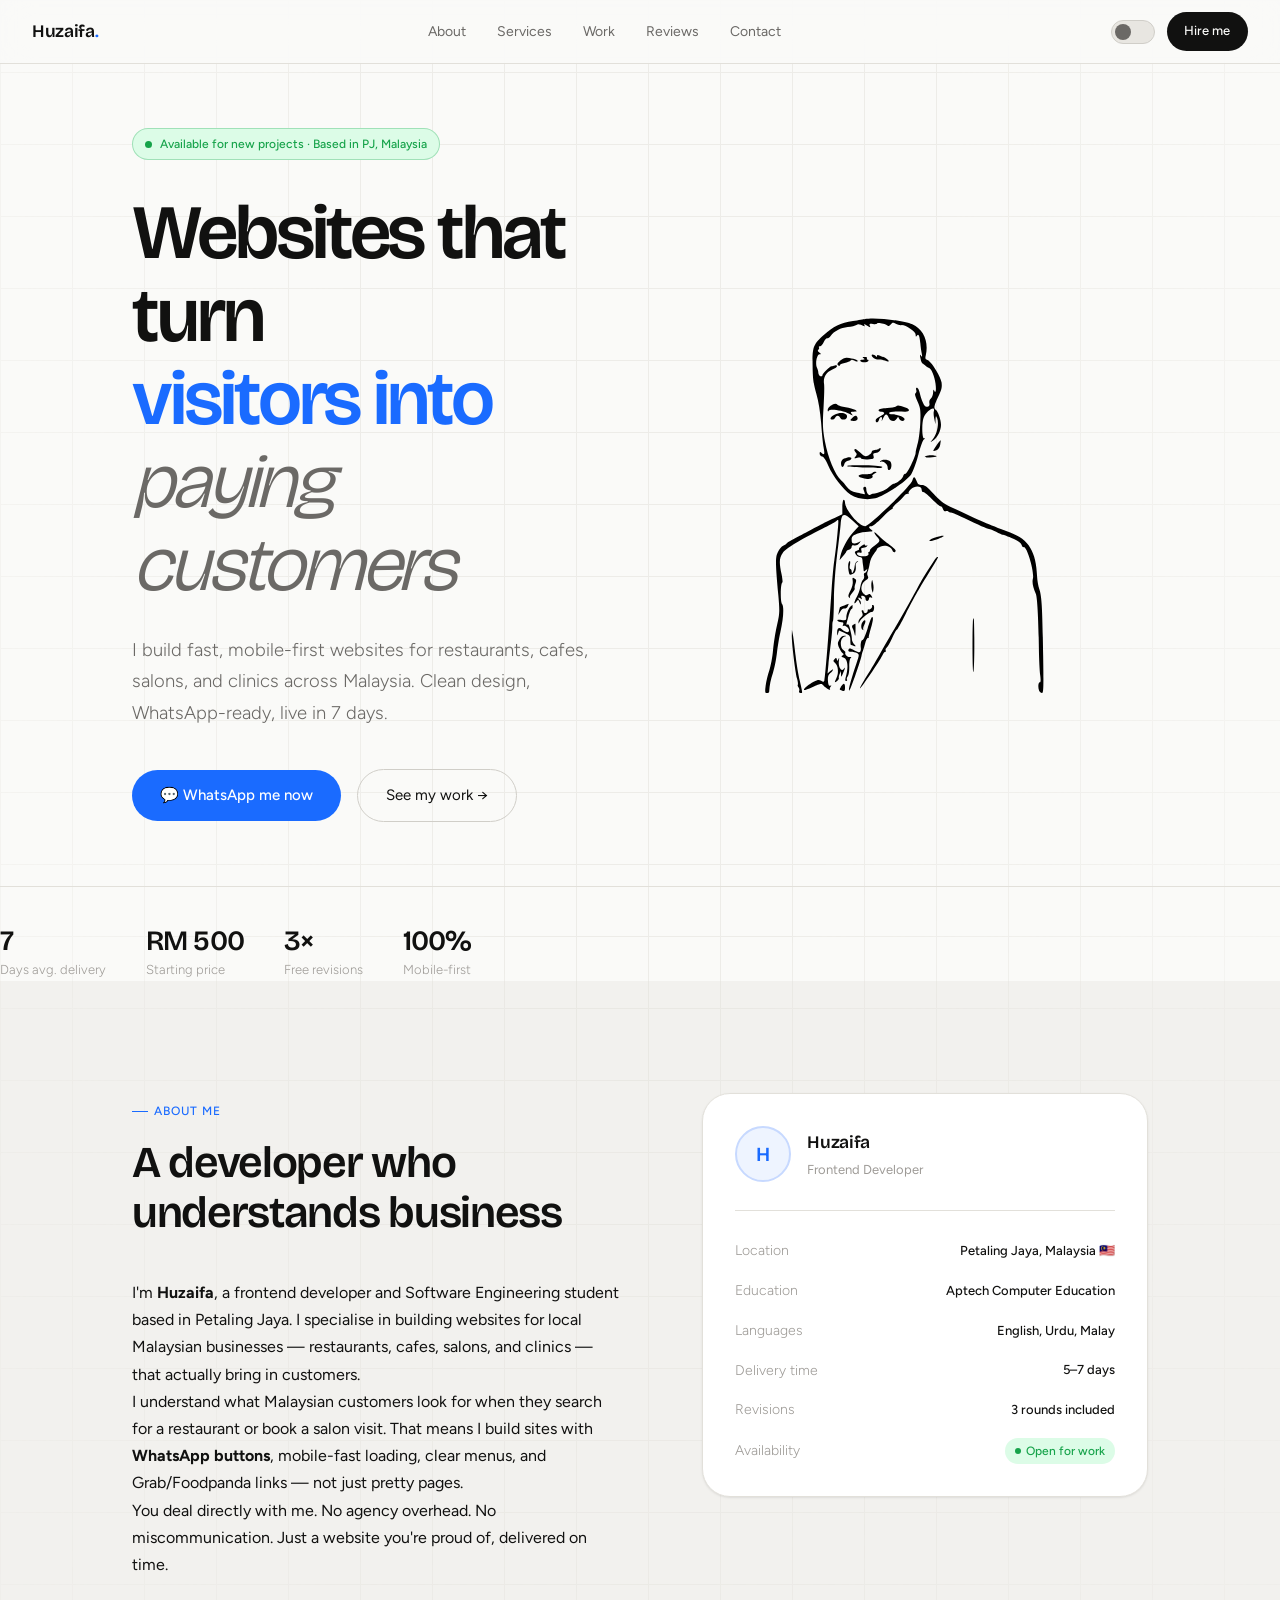
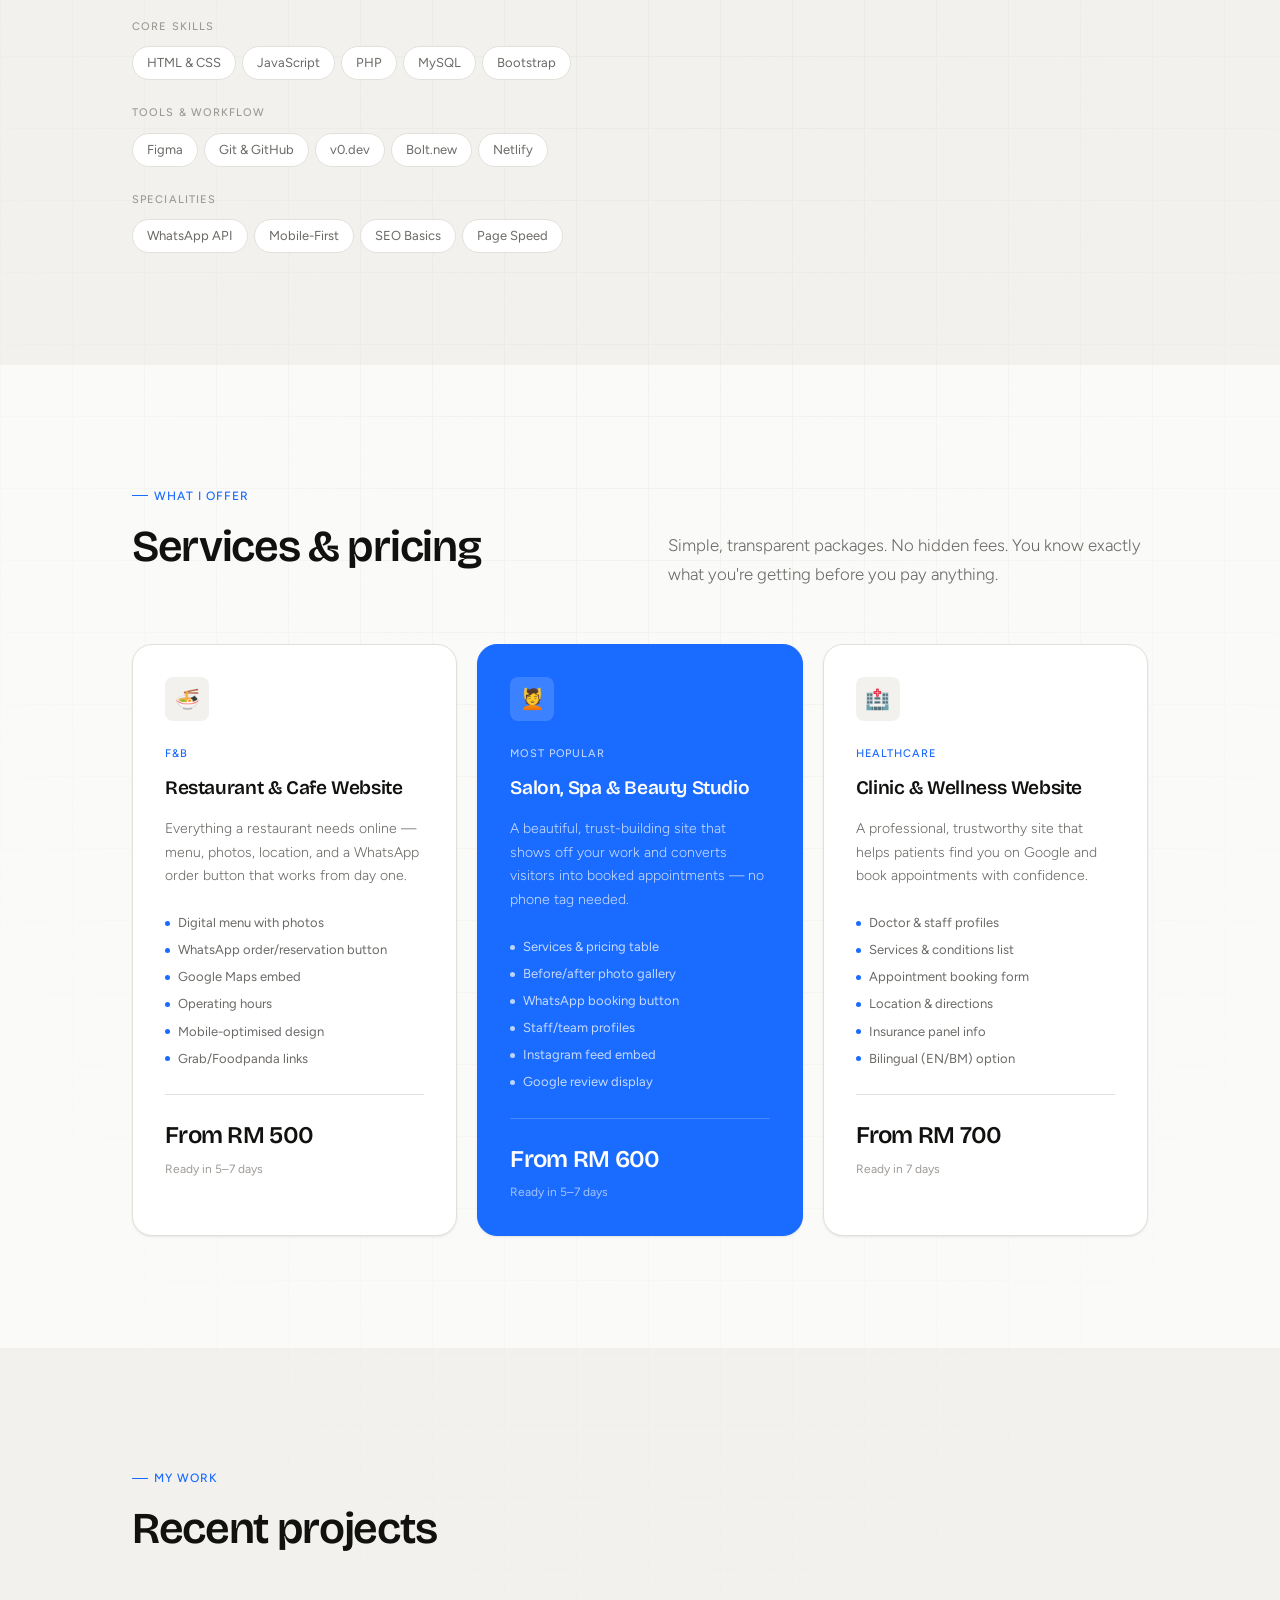
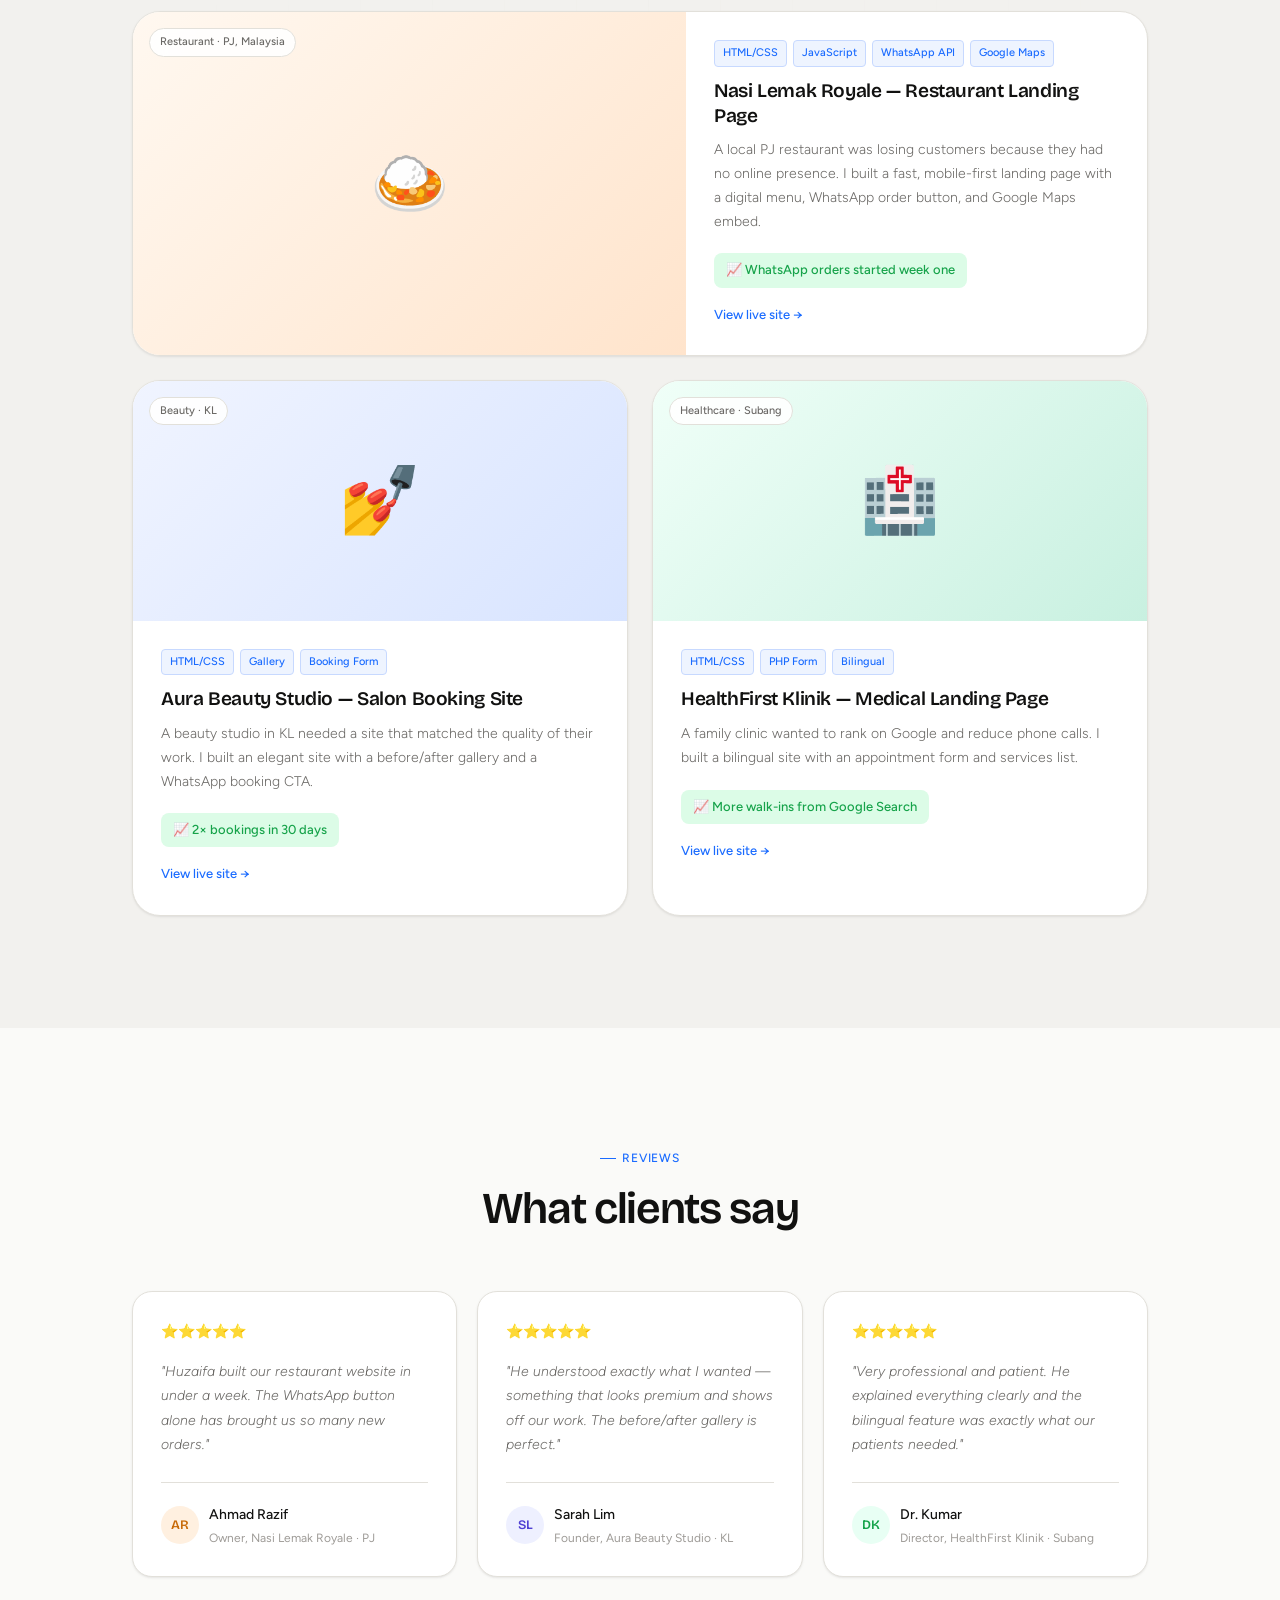
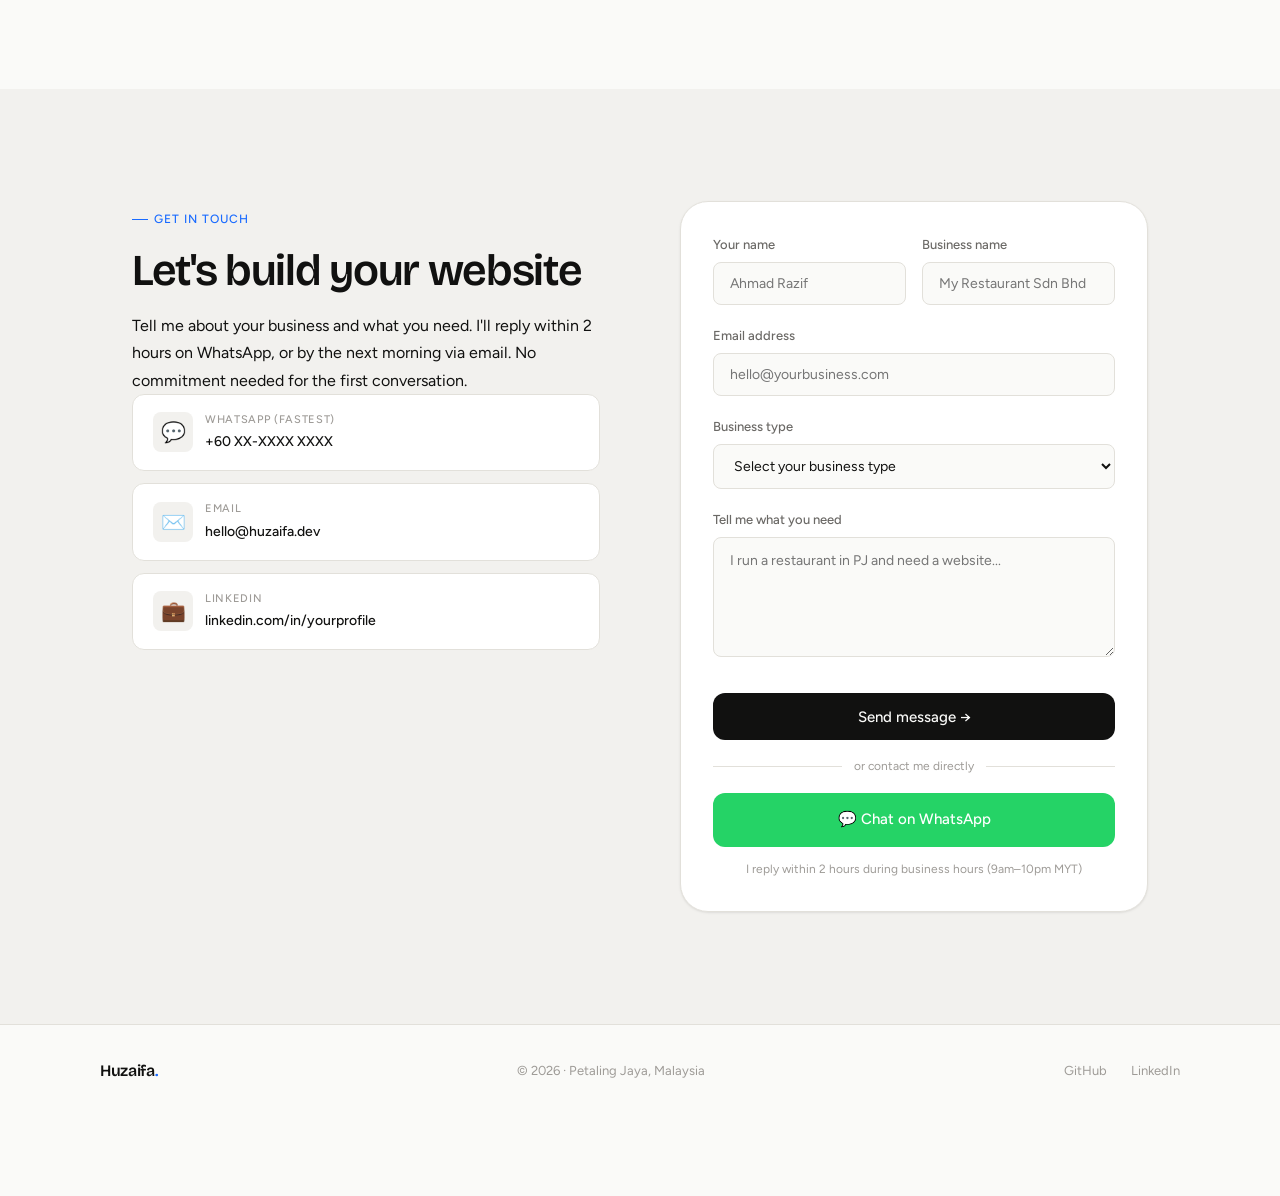
==== commit 4d1206eb: "Update portfolio" ====
--- a/index.html
+++ b/index.html
@@ -45,7 +45,7 @@
         </div>
     </nav>
 
-  <section id="hero">
+  <se id="hero">
   <div class="container">
     <div class="hero-inner">
 
@@ -78,9 +78,48 @@
       <div class="hero-visual">
         <div class="circle-wrapper">
 
-          <!-- YOUR SVG (UNCHANGED) -->
-          <svg class="hero-svg" xmlns="http://www.w3.org/2000/svg" viewBox="0 0 300 333" preserveAspectRatio="xMidYMid meet">
-            <!-- KEEP ALL YOUR PATHS HERE -->
+         <svg class=" image1" xmlns="http://www.w3.org/2000/svg" version="1.0" width="300.000000pt" height="333.000000pt" viewBox="0 0 300.000000 333.000000" preserveAspectRatio="xMidYMid meet">
+<metadata>
+Created by potrace 1.10, written by Peter Selinger 2001-2011
+</metadata>
+<g transform="translate(0.000000,333.000000) scale(0.100000,-0.100000)" fill="#000000" stroke="none">
+<path d="M1170 2805 c-8 -2 -49 -9 -90 -15 -94 -15 -149 -41 -217 -104 -82 -74 -88 -90 -86 -231 1 -97 7 -138 28 -210 17 -59 29 -134 36 -220 5 -71 13 -152 18 -180 10 -57 8 -63 -14 -45 -12 10 -15 10 -15 -5 0 -9 8 -19 19 -22 12 -3 29 -29 46 -69 32 -76 111 -178 165 -215 47 -32 121 -43 187 -29 65 15 235 128 270 181 14 22 38 87 53 146 15 58 34 109 41 114 10 6 11 9 2 9 -16 0 -18 116 -4 153 21 54 91 98 77 49 -3 -10 -1 -35 4 -57 l8 -40 1 35 c2 33 3 33 12 11 15 -38 0 -119 -30 -154 -26 -32 -26 -32 -2 -16 33 21 61 76 61 120 0 39 -23 103 -40 114 -16 10 -12 31 20 99 25 53 29 71 24 106 -8 49 -79 160 -106 168 -16 4 -18 10 -12 36 23 101 -17 193 -101 231 -66 30 -282 54 -355 40z m168 -48 c9 -7 16 -5 26 8 11 15 16 16 37 4 13 -7 32 -12 41 -10 30 4 108 -48 108 -72 0 -16 3 -18 9 -8 12 19 20 2 26 -56 2 -26 7 -61 11 -78 4 -24 3 -27 -6 -15 -9 12 -10 7 -4 -20 3 -19 10 -37 15 -38 5 -2 16 -10 23 -18 8 -8 18 -14 23 -14 18 0 46 -64 52 -121 7 -54 0 -78 -12 -46 -3 6 -6 -2 -6 -19 -1 -17 -8 -37 -17 -45 -9 -7 -14 -22 -11 -35 3 -16 -2 -24 -15 -27 -14 -4 -22 4 -34 31 -9 21 -17 45 -19 55 -8 39 -17 57 -27 57 -5 0 -7 -8 -4 -17 4 -9 1 -20 -5 -24 -8 -5 -4 -22 14 -60 22 -48 25 -64 22 -154 -2 -55 -10 -127 -19 -160 -9 -32 -16 -65 -16 -73 0 -28 -65 -162 -77 -158 -6 3 -14 -6 -17 -19 -5 -21 -53 -57 -71 -55 -3 1 -21 -12 -40 -29 -28 -24 -75 -43 -117 -46 -3 0 -10 -3 -14 -7 -12 -13 -34 13 -34 39 0 16 -5 23 -12 20 -14 -5 -14 -10 -2 -41 6 -17 4 -18 -17 -12 -13 4 -33 8 -44 10 -30 4 -58 22 -75 47 -8 12 -25 31 -38 43 -47 45 -101 175 -122 291 -17 96 -19 128 -11 255 5 80 7 159 4 177 -8 48 15 89 59 107 21 8 38 20 38 26 0 7 -7 10 -16 6 -9 -3 -20 -6 -25 -6 -13 0 -69 -55 -69 -68 0 -6 -7 -9 -15 -6 -8 4 -15 15 -15 26 0 11 -5 28 -10 38 -15 28 -1 100 19 100 14 1 14 2 -2 14 -12 9 -14 16 -7 21 5 3 8 11 5 16 -4 5 0 9 8 9 8 0 20 14 27 30 7 17 18 30 26 30 7 0 19 8 26 18 26 36 77 62 128 67 29 2 58 9 66 15 9 8 18 8 33 1 26 -14 34 -14 24 2 -4 6 6 4 21 -7 27 -17 29 -17 22 -1 -5 15 -2 17 24 13 16 -3 30 -1 30 3 0 11 61 -1 78 -14z"/>
+<path d="M1220 2534 c0 -15 32 -35 53 -33 12 1 33 -3 47 -8 34 -14 39 -6 9 15 -13 9 -24 15 -24 13 0 -3 -10 1 -22 8 -18 9 -23 9 -23 -1 0 -8 -3 -9 -8 -3 -8 11 -32 18 -32 9z"/>
+<path d="M985 2494 c-22 -19 -26 -27 -17 -36 8 -8 12 -8 12 -1 0 6 17 14 37 18 21 4 41 12 45 18 6 9 12 9 27 0 11 -7 23 -9 26 -4 5 9 -32 21 -81 26 -12 2 -34 -8 -49 -21z"/>
+<path d="M1160 2510 c12 -8 10 -10 -8 -10 -13 0 -20 -4 -17 -10 3 -5 17 -10 30 -10 13 0 27 5 30 10 3 6 1 10 -5 10 -6 0 -8 5 -5 10 3 6 -4 10 -17 10 -18 0 -20 -2 -8 -10z"/>
+<path d="M912 2154 c-12 -8 -22 -23 -22 -32 0 -12 3 -13 8 -5 10 16 106 2 154 -23 30 -15 32 -16 19 -1 -12 15 -10 17 15 17 27 0 27 1 9 14 -11 7 -42 16 -70 20 -27 3 -54 11 -59 16 -14 14 -28 12 -54 -6z"/>
+<path d="M1405 2151 c-6 -6 -37 -11 -69 -13 -36 -2 -61 -8 -64 -15 -2 -8 5 -13 17 -13 35 0 33 -19 -4 -34 -19 -8 -35 -22 -35 -30 0 -23 18 -20 25 4 9 28 28 25 21 -2 -3 -13 1 -8 9 10 18 39 28 40 43 7 13 -29 46 -33 61 -7 9 16 10 16 16 0 9 -22 42 -24 42 -3 0 15 -53 35 -94 35 -13 0 -23 5 -23 10 0 10 50 14 118 10 37 -2 43 16 10 29 -50 18 -64 21 -73 12z"/>
+<path d="M941 2087 c-14 -6 -26 -18 -29 -24 -5 -18 27 -16 34 2 4 8 12 15 19 15 7 0 15 -7 19 -15 7 -20 42 -19 50 2 12 31 -46 44 -93 20z"/>
+<path d="M1074 2063 c-17 -17 -17 -18 0 -21 27 -6 46 6 40 23 -8 20 -19 19 -40 -2z"/>
+<path d="M1276 1833 c-8 -8 -13 -9 -41 -12 -8 0 -15 -7 -15 -14 0 -8 -11 -19 -25 -25 -21 -10 -29 -8 -57 18 -18 17 -36 30 -40 30 -12 0 -10 -14 4 -28 8 -8 8 -15 -3 -28 -13 -16 -12 -17 14 -10 16 4 27 2 27 -4 0 -6 21 -9 50 -8 46 2 49 4 44 25 -5 18 -2 23 14 23 11 0 25 7 32 15 13 16 9 31 -4 18z"/>
+<path d="M1013 1758 c-14 -7 -23 -20 -23 -34 0 -32 17 -39 24 -10 4 15 15 26 28 28 27 4 37 28 11 27 -10 0 -28 -5 -40 -11z"/>
+<path d="M1284 1738 c-4 -7 -3 -8 4 -4 18 11 52 -17 52 -42 0 -15 5 -22 13 -20 17 6 21 46 7 64 -15 17 -66 19 -76 2z"/>
+<path d="M1034 1702 c3 -4 56 -9 118 -11 62 -1 120 -3 128 -4 8 -1 17 3 20 8 3 6 -45 11 -133 13 -76 1 -136 -1 -133 -6z"/>
+<path d="M1225 1650 c-3 -5 -29 -10 -56 -10 -61 0 -63 -20 -4 -32 35 -8 75 6 60 20 -3 3 5 12 17 19 18 9 19 12 6 13 -9 0 -20 -4 -23 -10z"/>
+<path d="M1707 1858 c-31 -45 -32 -49 -1 -38 13 5 24 21 28 41 3 18 5 33 4 34 -2 2 -16 -15 -31 -37z"/>
+<path d="M1645 1782 c-40 -8 -33 -17 11 -15 25 0 48 3 50 6 7 7 -38 13 -61 9z"/>
+<path d="M1525 1593 c-10 -40 -322 -342 -353 -343 -47 0 -152 124 -152 180 0 11 -4 20 -10 20 -5 0 -10 -25 -10 -55 l0 -55 -47 -21 c-61 -28 -66 -30 -160 -80 -43 -24 -98 -53 -123 -66 -51 -27 -83 -46 -90 -53 -3 -3 -14 -10 -24 -16 -11 -5 -28 -26 -38 -45 -21 -38 -21 -75 2 -326 11 -125 10 -138 -10 -225 -12 -51 -25 -135 -30 -188 -4 -52 -17 -121 -28 -152 -11 -31 -23 -81 -27 -112 -6 -48 -5 -56 9 -56 9 0 16 3 17 8 4 53 11 90 29 143 11 35 25 104 30 154 6 50 17 119 26 155 22 93 28 188 12 207 -14 17 -12 156 2 161 4 1 1 31 -6 65 -19 88 -17 119 9 157 23 34 131 100 297 182 47 23 93 48 103 56 15 14 17 13 17 -5 0 -38 -21 -239 -30 -288 -5 -27 -14 -122 -20 -210 -20 -308 -49 -674 -55 -693 -4 -10 -9 -10 -24 0 -16 10 -26 8 -56 -8 -41 -22 -79 -54 -72 -61 3 -2 30 7 61 21 66 30 70 31 86 10 8 -8 23 -20 34 -26 12 -6 18 -7 14 -3 -4 5 -3 14 4 22 8 10 8 12 -3 8 -10 -4 -15 6 -17 36 -2 31 2 45 18 59 11 9 20 21 20 25 0 5 -9 0 -20 -10 l-21 -19 7 70 c3 38 12 110 18 159 6 50 12 107 11 127 0 21 2 38 5 38 3 0 6 73 7 163 1 94 11 231 23 327 12 91 24 195 27 232 7 88 22 94 87 33 l49 -45 -43 -46 c-42 -46 -83 -123 -95 -179 l-6 -30 25 30 c14 17 26 33 26 37 0 4 9 10 20 13 11 3 20 13 20 22 0 10 6 14 19 10 13 -3 27 3 38 16 11 14 12 18 3 11 -8 -6 -25 -11 -37 -12 -19 -1 -23 5 -23 28 0 23 7 30 40 44 22 9 59 16 83 16 37 1 40 2 25 14 -22 17 -23 26 -2 26 10 0 46 29 82 65 35 36 69 65 75 65 6 0 8 3 4 6 -3 3 11 20 31 37 20 18 45 42 55 55 10 12 23 19 29 16 6 -4 8 -3 5 3 -4 6 4 20 17 32 30 29 81 26 81 -4 1 -11 6 -19 12 -18 6 1 35 -22 64 -52 30 -30 59 -55 66 -55 6 0 15 -9 18 -21 4 -11 13 -18 20 -15 7 2 16 2 19 -2 4 -3 13 -7 22 -8 8 -1 52 -20 97 -42 111 -54 175 -82 187 -82 6 0 30 -10 53 -21 23 -12 44 -22 47 -22 9 1 33 -9 87 -32 32 -14 54 -31 58 -45 4 -12 9 -19 13 -16 22 23 85 -186 71 -237 -7 -27 1 -67 22 -112 11 -24 20 -180 23 -400 1 -88 6 -184 10 -212 5 -37 4 -53 -3 -53 -12 0 -15 -38 -5 -64 3 -9 13 -16 21 -16 12 0 13 41 9 288 -6 360 -10 436 -29 492 -8 25 -15 65 -16 90 -7 189 -61 280 -202 333 -194 75 -188 73 -450 194 -50 24 -81 48 -125 97 -46 52 -65 66 -87 66 -23 0 -31 6 -40 30 -14 37 -23 38 -32 3z"/>
+<path d="M1240 1204 c0 -5 9 -20 20 -32 27 -29 26 -34 -19 -68 -22 -16 -37 -32 -34 -36 2 -5 0 -8 -6 -8 -6 0 -8 -6 -5 -14 3 -8 -3 -16 -14 -18 -29 -8 -72 2 -72 17 0 8 8 11 19 8 16 -4 19 -1 14 16 -4 16 -1 21 15 21 12 0 24 5 28 12 4 7 3 8 -4 4 -7 -4 -12 -2 -12 4 0 6 -10 4 -25 -6 -14 -9 -23 -20 -20 -24 3 -4 -5 -10 -16 -13 -17 -5 -19 -9 -9 -26 6 -12 20 -21 30 -21 14 0 20 -7 21 -25 1 -14 3 -29 4 -35 1 -5 3 -20 4 -31 1 -18 3 -19 16 -9 13 11 14 10 9 -4 -3 -9 -11 -16 -16 -16 -6 0 -8 -9 -5 -20 3 -10 -1 -24 -8 -30 -8 -6 -16 -30 -20 -53 -4 -23 -15 -57 -26 -75 -22 -39 -25 -66 -4 -38 14 19 15 18 24 -5 7 -16 10 -19 10 -7 1 9 -3 20 -9 23 -5 3 -10 11 -10 17 0 6 6 6 15 -2 13 -11 14 -10 9 5 -5 13 -3 16 12 13 11 -2 18 -11 18 -21 -1 -9 4 -17 12 -17 8 0 14 7 14 16 0 10 6 14 15 10 12 -4 13 -2 3 14 -9 14 -15 16 -26 8 -10 -9 -18 -6 -34 9 -26 26 -17 75 18 98 19 12 22 20 15 33 -5 9 -6 23 -1 32 4 8 11 35 15 60 4 25 18 58 31 73 13 16 24 32 24 37 0 4 13 13 28 19 34 14 78 -1 88 -31 5 -17 24 -16 24 1 0 5 -25 27 -55 50 -30 23 -66 53 -80 68 -14 15 -25 23 -25 17z"/>
+<path d="M1696 1167 c-22 -7 -41 -17 -43 -23 -2 -7 16 -5 47 6 82 28 78 42 -4 17z"/>
+<path d="M1684 987 c-41 -61 -90 -142 -106 -172 -43 -83 -137 -251 -188 -335 -31 -52 -78 -133 -104 -180 -26 -47 -72 -125 -103 -173 -30 -48 -53 -90 -51 -92 5 -5 145 201 168 247 7 16 17 28 22 28 5 0 7 4 3 9 -3 5 1 16 10 24 8 8 25 40 39 70 13 30 28 57 34 61 6 3 36 57 67 119 68 132 88 169 170 302 80 130 77 125 68 125 -4 0 -18 -15 -29 -33z"/>
+<path d="M1046 974 c-3 -8 -3 -33 0 -54 6 -36 8 -38 30 -28 22 10 29 31 24 67 -1 8 4 18 12 23 10 8 10 9 -2 5 -9 -2 -16 -18 -18 -38 -4 -36 -22 -66 -22 -36 0 9 -4 17 -10 17 -5 0 -7 13 -3 30 6 32 -1 41 -11 14z"/>
+<path d="M1078 840 c3 -18 -4 -46 -17 -71 -17 -32 -19 -44 -10 -53 8 -7 10 -7 6 0 -3 6 5 22 18 36 13 14 21 28 18 31 -3 3 -1 20 5 36 9 26 8 32 -7 40 -15 9 -17 6 -13 -19z"/>
+<path d="M1219 830 c-3 -14 -2 -38 2 -55 4 -16 8 -25 9 -20 6 31 6 43 0 70 -6 29 -6 29 -11 5z"/>
+<path d="M1015 657 c-16 -6 -31 -11 -32 -12 -1 0 -4 -14 -8 -30 l-6 -30 16 27 c9 16 21 25 29 22 8 -3 19 3 26 15 6 12 9 21 8 20 -2 -1 -16 -6 -33 -12z"/>
+<path d="M1065 652 c-15 -10 -35 -59 -35 -85 0 -20 -4 -23 -36 -19 -26 3 -35 1 -30 -7 4 -6 16 -11 28 -11 15 0 18 -4 14 -17 -4 -10 -4 -14 0 -11 12 12 44 -12 44 -32 0 -21 -22 -18 -52 7 -22 20 -38 8 -37 -25 1 -25 2 -25 7 -5 l7 22 43 -19 c38 -17 42 -22 42 -55 0 -19 2 -35 4 -35 2 0 13 -3 23 -7 17 -6 17 -5 2 13 -9 10 -16 26 -17 34 0 8 -2 26 -5 40 -12 60 -20 80 -28 74 -12 -7 -11 -1 7 62 8 30 19 54 23 54 4 0 8 7 8 15 0 8 -1 15 -1 15 -1 0 -6 -4 -11 -8z"/>
+<path d="M1223 653 c6 -10 -19 -34 -27 -26 -3 4 -6 -1 -6 -10 0 -9 -7 -17 -15 -17 -8 0 -15 5 -15 10 0 6 -5 10 -10 10 -7 0 -7 -6 -1 -18 7 -14 5 -23 -10 -35 -10 -9 -19 -25 -18 -34 0 -14 2 -15 6 -3 9 24 76 80 93 77 10 -1 16 8 18 26 2 15 -2 27 -8 27 -6 0 -9 -3 -7 -7z"/>
+<path d="M1189 482 c-15 -48 -32 -86 -38 -84 -10 2 -17 -36 -12 -62 1 -5 0 -15 -3 -23 -5 -11 -13 -10 -45 6 -33 17 -40 18 -45 6 -4 -11 2 -15 20 -15 14 0 34 -5 44 -10 18 -10 18 -12 -5 -80 -42 -125 -66 -215 -51 -199 11 12 89 237 91 264 1 6 4 17 7 25 3 8 12 36 19 62 7 26 17 44 21 42 5 -3 8 -2 6 3 -1 4 6 33 15 65 18 61 21 88 10 88 -5 0 -20 -39 -34 -88z"/>
+<path d="M1979 533 c-5 -104 -3 -367 3 -376 4 -7 8 81 8 196 0 114 -2 207 -5 207 -3 0 -6 -12 -6 -27z"/>
+<path d="M1155 536 c-16 -17 -17 -53 -3 -62 7 -4 10 -4 6 1 -4 4 -1 20 7 36 15 28 8 46 -10 25z"/>
+<path d="M1081 511 c-8 -5 -10 -14 -6 -22 5 -7 12 -26 16 -43 6 -27 7 -23 8 22 1 28 0 52 -1 52 -2 0 -9 -4 -17 -9z"/>
+<path d="M621 430 c-1 -55 25 -267 39 -322 6 -22 9 -43 6 -46 -3 -3 -1 -11 5 -18 6 -8 9 -21 5 -29 -3 -9 0 -15 9 -15 18 0 19 -8 -4 92 -11 46 -25 128 -31 183 -6 55 -15 123 -19 150 l-9 50 -1 -45z"/>
+<path d="M978 402 c-14 -24 -15 -31 -2 -62 8 -19 20 -38 27 -42 9 -6 9 -10 -2 -17 -11 -7 -9 -10 7 -15 34 -11 40 -70 16 -154 -4 -14 -2 -22 5 -22 7 0 9 5 6 10 -4 6 -1 18 6 26 7 9 12 40 11 72 0 34 4 60 11 64 8 5 4 8 -9 8 -19 0 -38 21 -31 35 1 2 -6 10 -15 17 -30 24 -24 92 10 101 14 4 13 5 -3 6 -13 1 -27 -10 -37 -27z"/>
+<path d="M941 253 c-11 -12 -10 -16 3 -26 25 -18 31 -78 12 -115 -9 -18 -14 -32 -11 -32 10 0 34 27 29 32 -2 3 0 16 5 29 l10 24 1 -25 c1 -23 2 -23 15 9 17 38 19 53 5 31 -17 -25 -42 17 -36 60 4 24 3 29 -3 15 -7 -17 -9 -17 -12 -3 -4 14 -6 14 -18 1z"/>
+<path d="M992 50 c-16 -26 -16 -27 8 -33 17 -4 20 0 20 24 0 34 -10 37 -28 9z"/>
+</g>
+
+</svg>
+
           </svg>
 
         </div>
@@ -88,7 +127,6 @@
 
     </div>
   </div>
-</section>
                 <div class="hero-stats">
                     <div><div class="hero-stat-num">7</div><div class="hero-stat-label">Days avg. delivery</div></div>
                     <div><div class="hero-stat-num">RM 500</div><div class="hero-stat-label">Starting price</div></div>
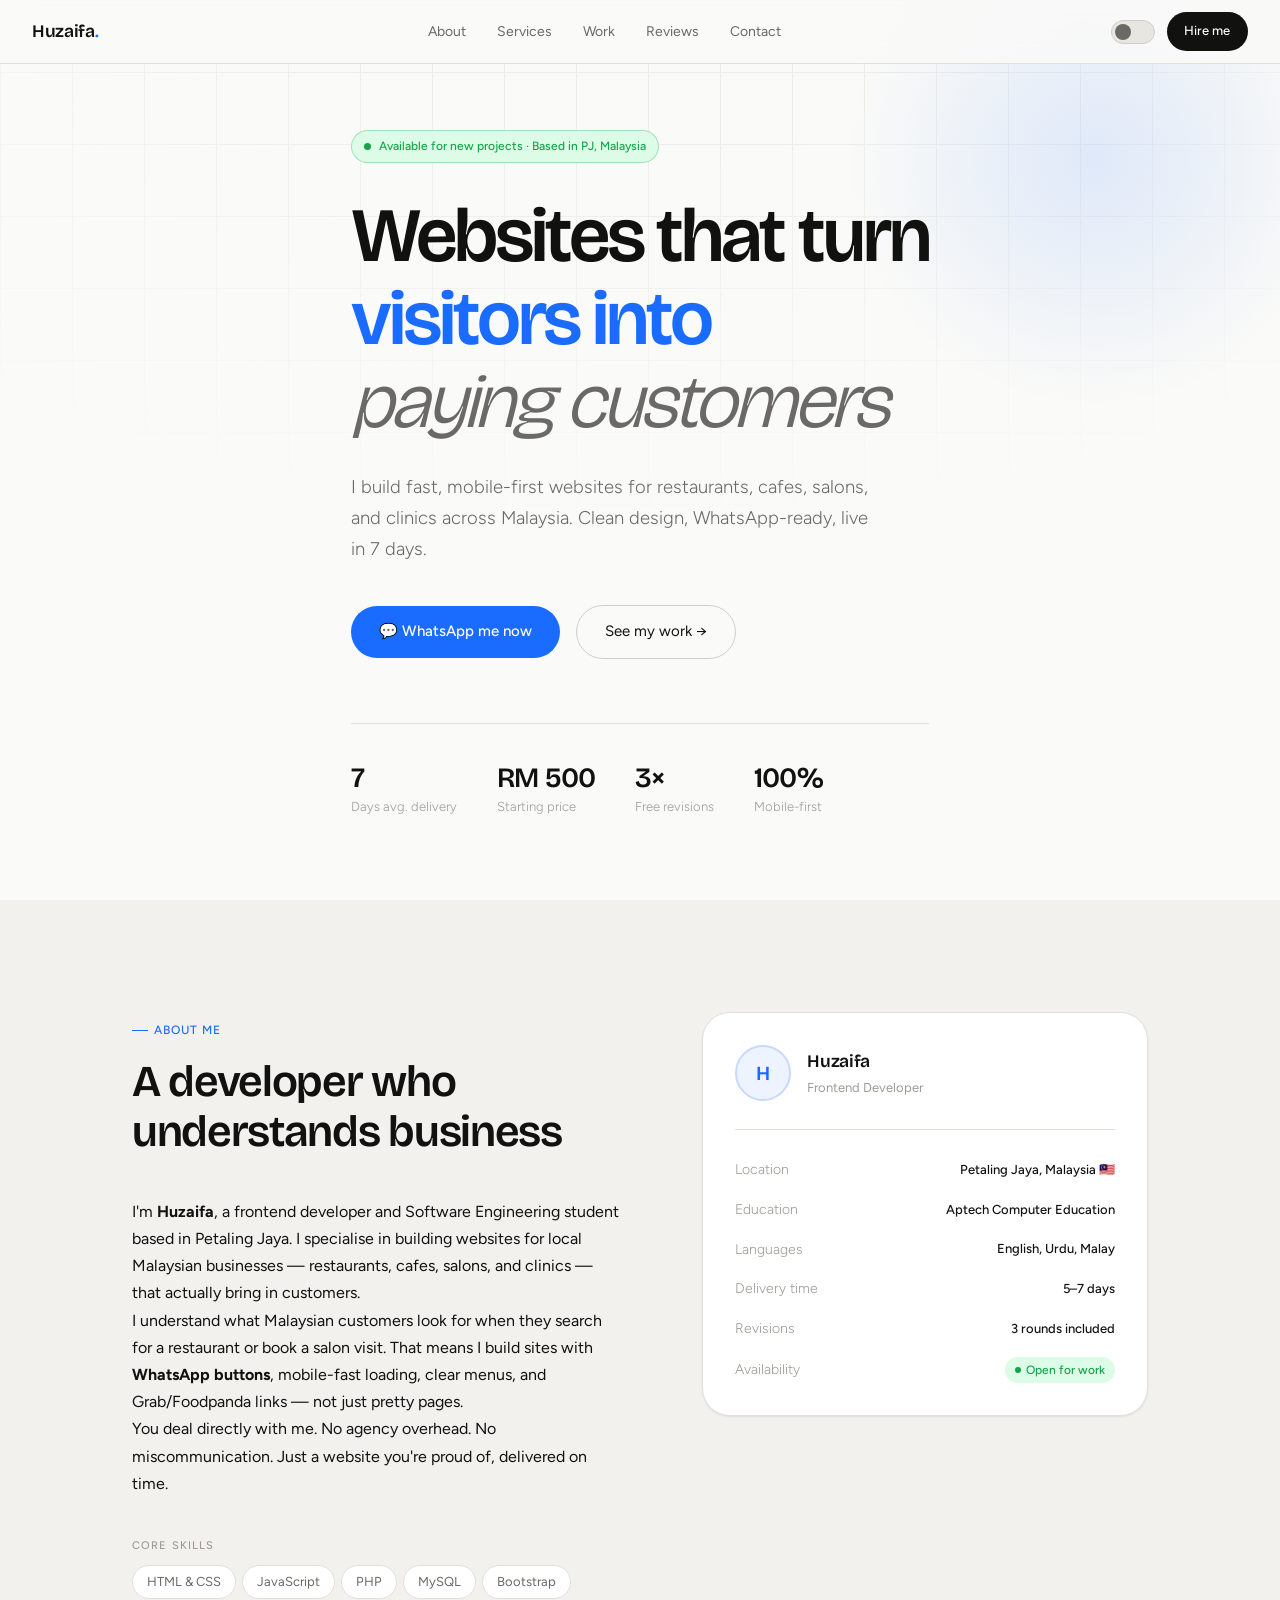
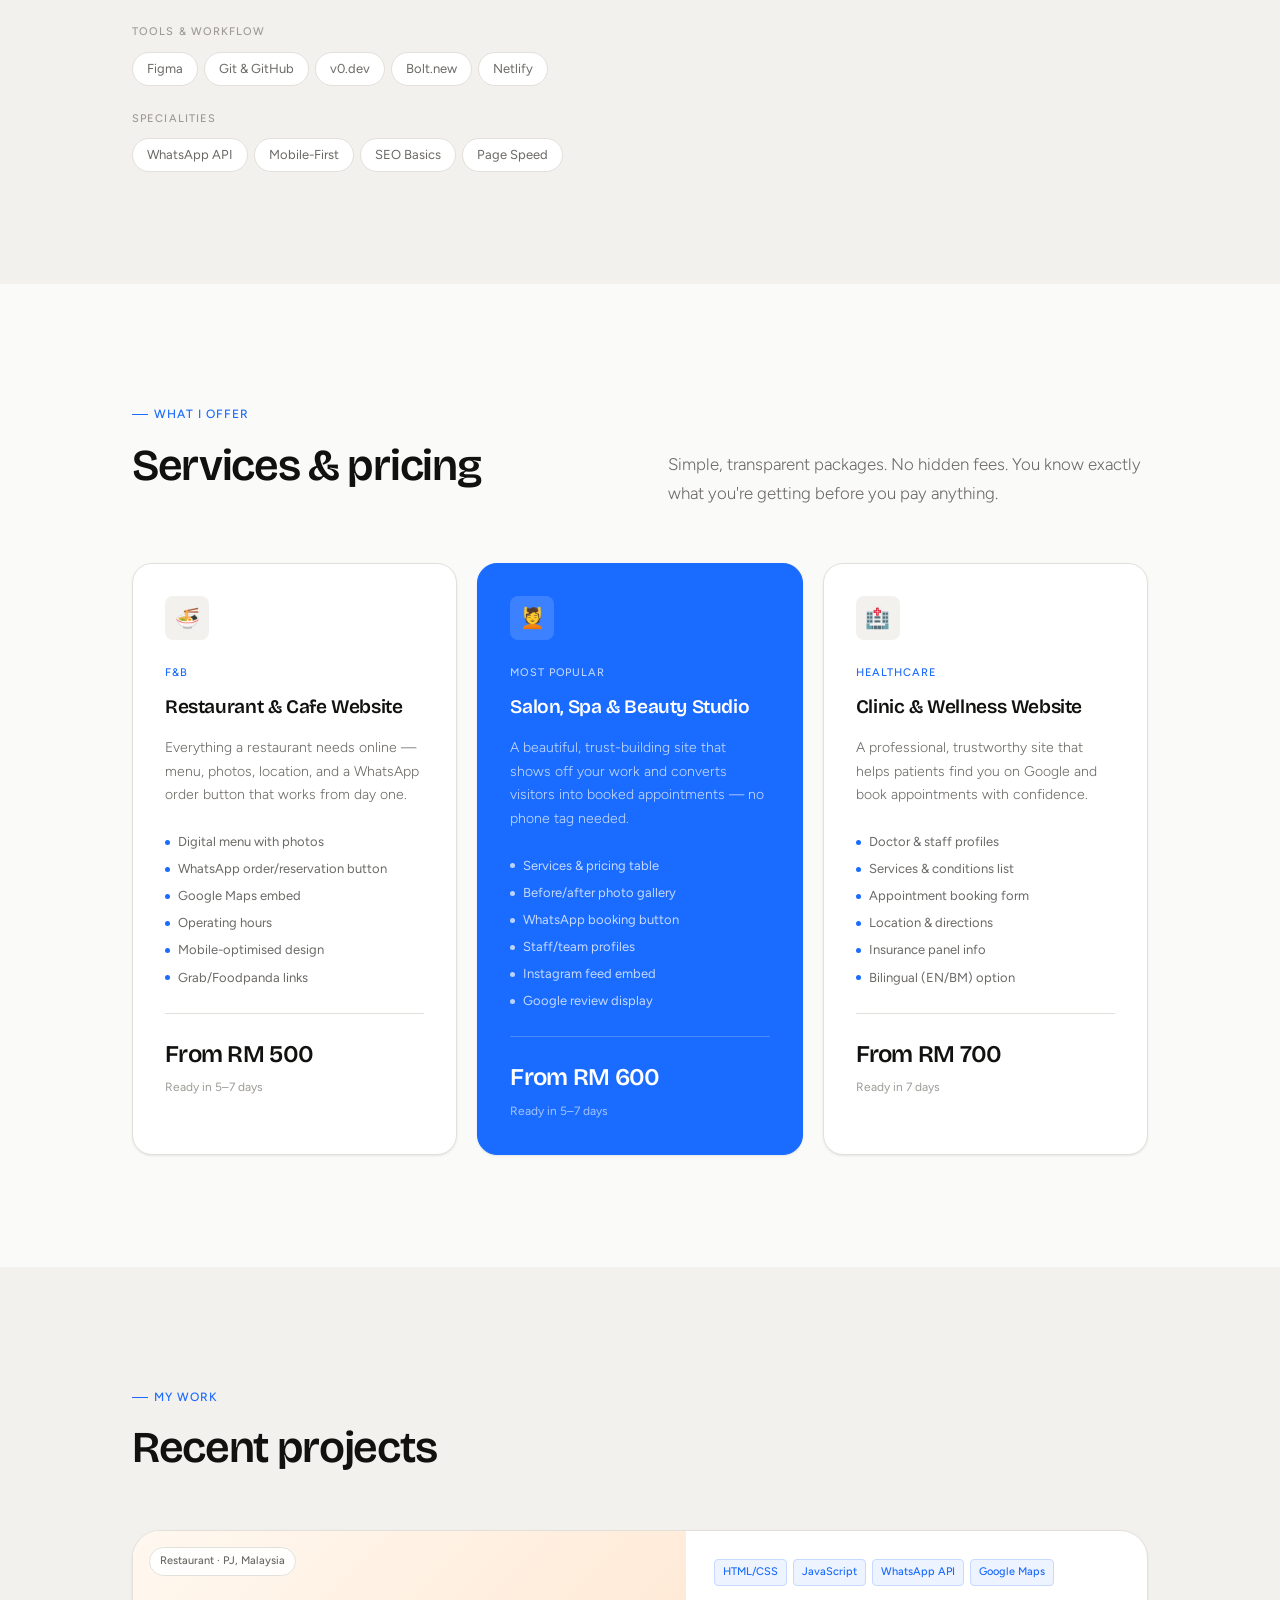
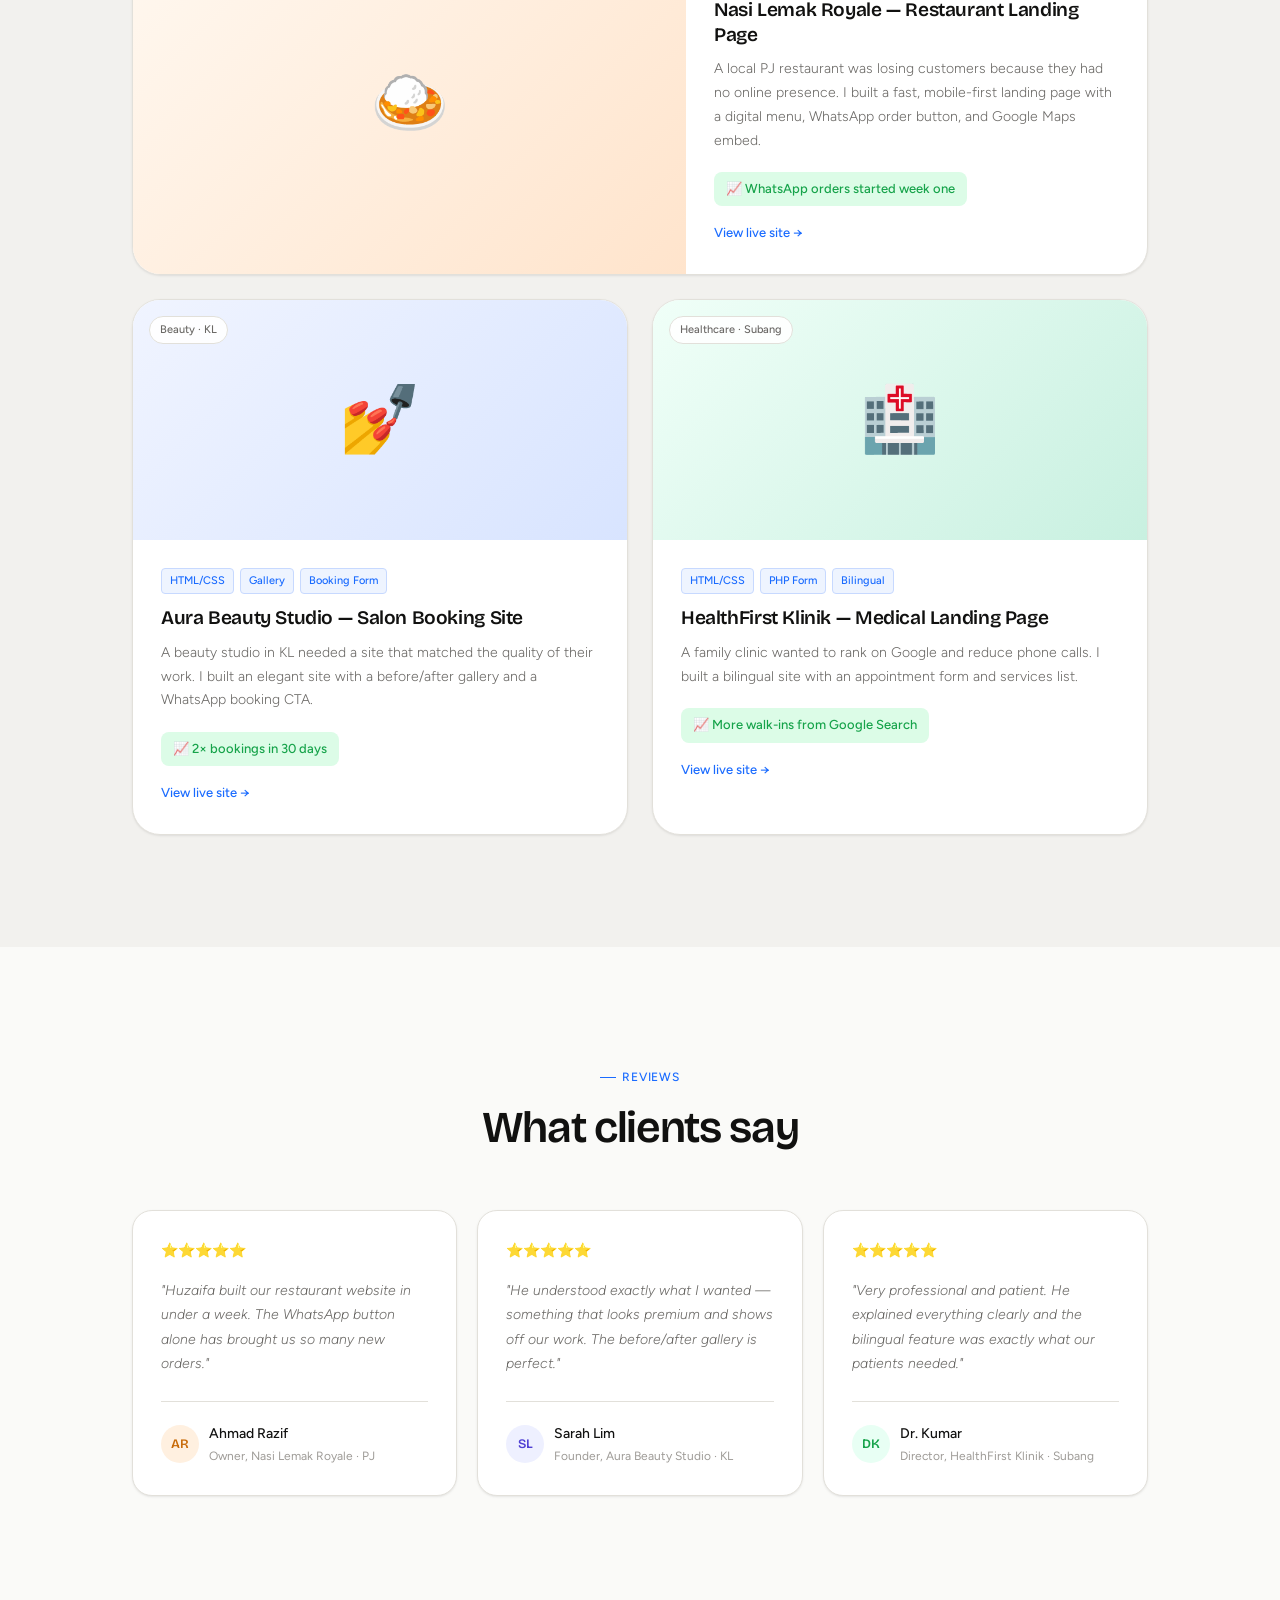
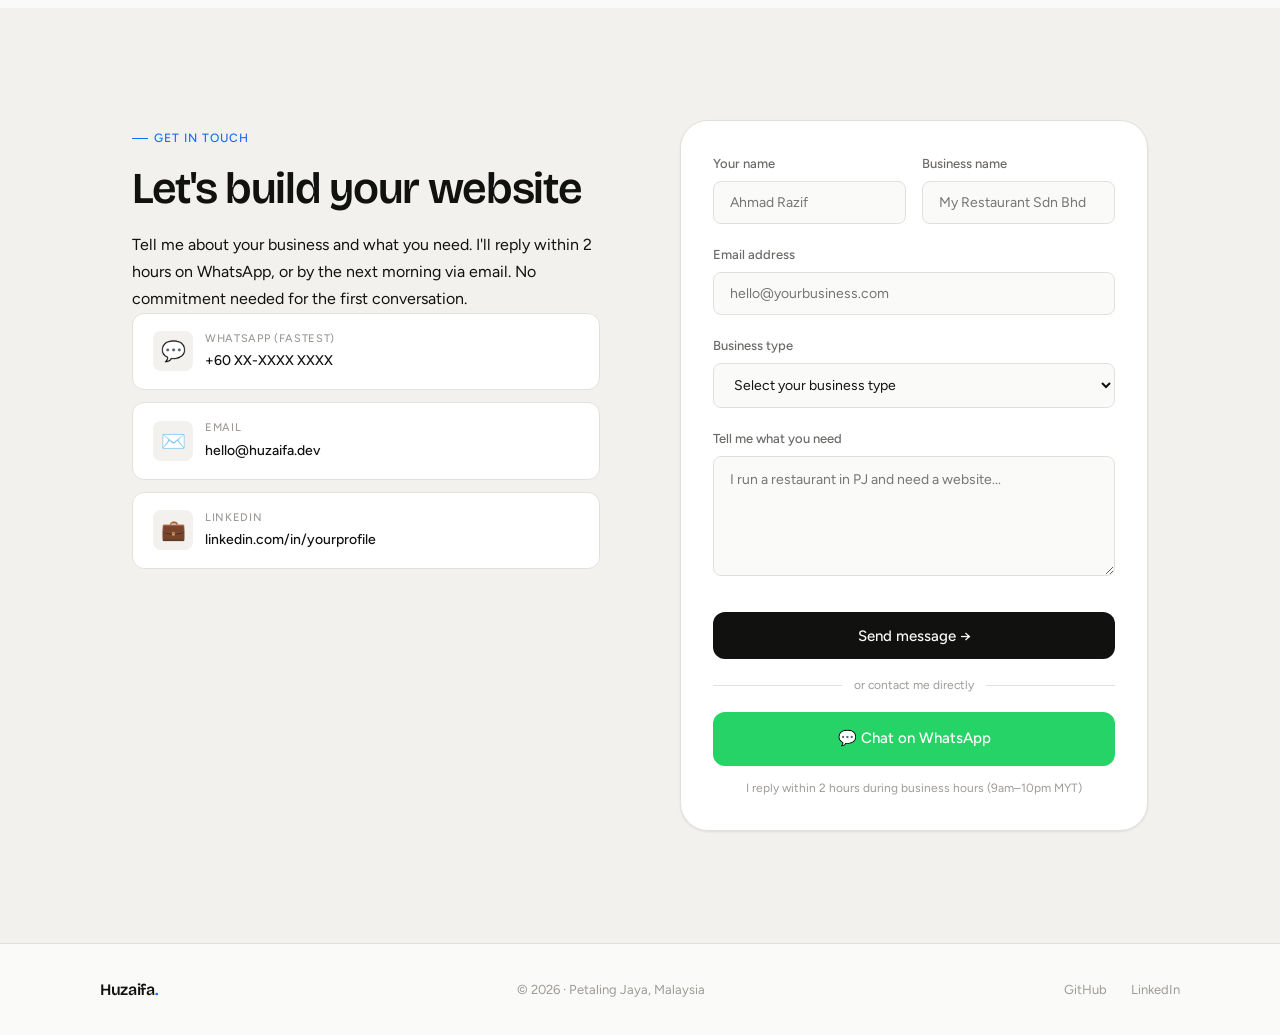
==== commit c149b1a8: "Update portfolio" ====
--- a/index.html
+++ b/index.html
@@ -45,88 +45,25 @@
         </div>
     </nav>
 
-  <se id="hero">
-  <div class="container">
-    <div class="hero-inner">
-
-      <!-- LEFT: CONTENT -->
-      <div class="hero-content">
-        <div class="hero-status">
-          <div class="hero-status-dot"></div>
-          Available for new projects · Based in PJ, Malaysia
-        </div>
-
-        <h1>
-          Websites that turn<br>
-          <span class="accent">visitors into</span><br>
-          <span class="italic">paying customers</span>
-        </h1>
-
-        <p class="hero-sub">
-          I build fast, mobile-first websites for restaurants, cafes, salons, and clinics across Malaysia. Clean design, WhatsApp-ready, live in 7 days.
-        </p>
-
-        <div class="hero-actions">
-          <a href="https://wa.me/60XXXXXXXXX?text=Hi%20Huzaifa,%20I%20need%20a%20website%20for%20my%20business" class="btn-primary" target="_blank">
-            💬 WhatsApp me now
-          </a>
-          <a href="#projects" class="btn-outline">See my work →</a>
-        </div>
-      </div>
-
-      <!-- RIGHT: SVG -->
-      <div class="hero-visual">
-        <div class="circle-wrapper">
-
-         <svg class=" image1" xmlns="http://www.w3.org/2000/svg" version="1.0" width="300.000000pt" height="333.000000pt" viewBox="0 0 300.000000 333.000000" preserveAspectRatio="xMidYMid meet">
-<metadata>
-Created by potrace 1.10, written by Peter Selinger 2001-2011
-</metadata>
-<g transform="translate(0.000000,333.000000) scale(0.100000,-0.100000)" fill="#000000" stroke="none">
-<path d="M1170 2805 c-8 -2 -49 -9 -90 -15 -94 -15 -149 -41 -217 -104 -82 -74 -88 -90 -86 -231 1 -97 7 -138 28 -210 17 -59 29 -134 36 -220 5 -71 13 -152 18 -180 10 -57 8 -63 -14 -45 -12 10 -15 10 -15 -5 0 -9 8 -19 19 -22 12 -3 29 -29 46 -69 32 -76 111 -178 165 -215 47 -32 121 -43 187 -29 65 15 235 128 270 181 14 22 38 87 53 146 15 58 34 109 41 114 10 6 11 9 2 9 -16 0 -18 116 -4 153 21 54 91 98 77 49 -3 -10 -1 -35 4 -57 l8 -40 1 35 c2 33 3 33 12 11 15 -38 0 -119 -30 -154 -26 -32 -26 -32 -2 -16 33 21 61 76 61 120 0 39 -23 103 -40 114 -16 10 -12 31 20 99 25 53 29 71 24 106 -8 49 -79 160 -106 168 -16 4 -18 10 -12 36 23 101 -17 193 -101 231 -66 30 -282 54 -355 40z m168 -48 c9 -7 16 -5 26 8 11 15 16 16 37 4 13 -7 32 -12 41 -10 30 4 108 -48 108 -72 0 -16 3 -18 9 -8 12 19 20 2 26 -56 2 -26 7 -61 11 -78 4 -24 3 -27 -6 -15 -9 12 -10 7 -4 -20 3 -19 10 -37 15 -38 5 -2 16 -10 23 -18 8 -8 18 -14 23 -14 18 0 46 -64 52 -121 7 -54 0 -78 -12 -46 -3 6 -6 -2 -6 -19 -1 -17 -8 -37 -17 -45 -9 -7 -14 -22 -11 -35 3 -16 -2 -24 -15 -27 -14 -4 -22 4 -34 31 -9 21 -17 45 -19 55 -8 39 -17 57 -27 57 -5 0 -7 -8 -4 -17 4 -9 1 -20 -5 -24 -8 -5 -4 -22 14 -60 22 -48 25 -64 22 -154 -2 -55 -10 -127 -19 -160 -9 -32 -16 -65 -16 -73 0 -28 -65 -162 -77 -158 -6 3 -14 -6 -17 -19 -5 -21 -53 -57 -71 -55 -3 1 -21 -12 -40 -29 -28 -24 -75 -43 -117 -46 -3 0 -10 -3 -14 -7 -12 -13 -34 13 -34 39 0 16 -5 23 -12 20 -14 -5 -14 -10 -2 -41 6 -17 4 -18 -17 -12 -13 4 -33 8 -44 10 -30 4 -58 22 -75 47 -8 12 -25 31 -38 43 -47 45 -101 175 -122 291 -17 96 -19 128 -11 255 5 80 7 159 4 177 -8 48 15 89 59 107 21 8 38 20 38 26 0 7 -7 10 -16 6 -9 -3 -20 -6 -25 -6 -13 0 -69 -55 -69 -68 0 -6 -7 -9 -15 -6 -8 4 -15 15 -15 26 0 11 -5 28 -10 38 -15 28 -1 100 19 100 14 1 14 2 -2 14 -12 9 -14 16 -7 21 5 3 8 11 5 16 -4 5 0 9 8 9 8 0 20 14 27 30 7 17 18 30 26 30 7 0 19 8 26 18 26 36 77 62 128 67 29 2 58 9 66 15 9 8 18 8 33 1 26 -14 34 -14 24 2 -4 6 6 4 21 -7 27 -17 29 -17 22 -1 -5 15 -2 17 24 13 16 -3 30 -1 30 3 0 11 61 -1 78 -14z"/>
-<path d="M1220 2534 c0 -15 32 -35 53 -33 12 1 33 -3 47 -8 34 -14 39 -6 9 15 -13 9 -24 15 -24 13 0 -3 -10 1 -22 8 -18 9 -23 9 -23 -1 0 -8 -3 -9 -8 -3 -8 11 -32 18 -32 9z"/>
-<path d="M985 2494 c-22 -19 -26 -27 -17 -36 8 -8 12 -8 12 -1 0 6 17 14 37 18 21 4 41 12 45 18 6 9 12 9 27 0 11 -7 23 -9 26 -4 5 9 -32 21 -81 26 -12 2 -34 -8 -49 -21z"/>
-<path d="M1160 2510 c12 -8 10 -10 -8 -10 -13 0 -20 -4 -17 -10 3 -5 17 -10 30 -10 13 0 27 5 30 10 3 6 1 10 -5 10 -6 0 -8 5 -5 10 3 6 -4 10 -17 10 -18 0 -20 -2 -8 -10z"/>
-<path d="M912 2154 c-12 -8 -22 -23 -22 -32 0 -12 3 -13 8 -5 10 16 106 2 154 -23 30 -15 32 -16 19 -1 -12 15 -10 17 15 17 27 0 27 1 9 14 -11 7 -42 16 -70 20 -27 3 -54 11 -59 16 -14 14 -28 12 -54 -6z"/>
-<path d="M1405 2151 c-6 -6 -37 -11 -69 -13 -36 -2 -61 -8 -64 -15 -2 -8 5 -13 17 -13 35 0 33 -19 -4 -34 -19 -8 -35 -22 -35 -30 0 -23 18 -20 25 4 9 28 28 25 21 -2 -3 -13 1 -8 9 10 18 39 28 40 43 7 13 -29 46 -33 61 -7 9 16 10 16 16 0 9 -22 42 -24 42 -3 0 15 -53 35 -94 35 -13 0 -23 5 -23 10 0 10 50 14 118 10 37 -2 43 16 10 29 -50 18 -64 21 -73 12z"/>
-<path d="M941 2087 c-14 -6 -26 -18 -29 -24 -5 -18 27 -16 34 2 4 8 12 15 19 15 7 0 15 -7 19 -15 7 -20 42 -19 50 2 12 31 -46 44 -93 20z"/>
-<path d="M1074 2063 c-17 -17 -17 -18 0 -21 27 -6 46 6 40 23 -8 20 -19 19 -40 -2z"/>
-<path d="M1276 1833 c-8 -8 -13 -9 -41 -12 -8 0 -15 -7 -15 -14 0 -8 -11 -19 -25 -25 -21 -10 -29 -8 -57 18 -18 17 -36 30 -40 30 -12 0 -10 -14 4 -28 8 -8 8 -15 -3 -28 -13 -16 -12 -17 14 -10 16 4 27 2 27 -4 0 -6 21 -9 50 -8 46 2 49 4 44 25 -5 18 -2 23 14 23 11 0 25 7 32 15 13 16 9 31 -4 18z"/>
-<path d="M1013 1758 c-14 -7 -23 -20 -23 -34 0 -32 17 -39 24 -10 4 15 15 26 28 28 27 4 37 28 11 27 -10 0 -28 -5 -40 -11z"/>
-<path d="M1284 1738 c-4 -7 -3 -8 4 -4 18 11 52 -17 52 -42 0 -15 5 -22 13 -20 17 6 21 46 7 64 -15 17 -66 19 -76 2z"/>
-<path d="M1034 1702 c3 -4 56 -9 118 -11 62 -1 120 -3 128 -4 8 -1 17 3 20 8 3 6 -45 11 -133 13 -76 1 -136 -1 -133 -6z"/>
-<path d="M1225 1650 c-3 -5 -29 -10 -56 -10 -61 0 -63 -20 -4 -32 35 -8 75 6 60 20 -3 3 5 12 17 19 18 9 19 12 6 13 -9 0 -20 -4 -23 -10z"/>
-<path d="M1707 1858 c-31 -45 -32 -49 -1 -38 13 5 24 21 28 41 3 18 5 33 4 34 -2 2 -16 -15 -31 -37z"/>
-<path d="M1645 1782 c-40 -8 -33 -17 11 -15 25 0 48 3 50 6 7 7 -38 13 -61 9z"/>
-<path d="M1525 1593 c-10 -40 -322 -342 -353 -343 -47 0 -152 124 -152 180 0 11 -4 20 -10 20 -5 0 -10 -25 -10 -55 l0 -55 -47 -21 c-61 -28 -66 -30 -160 -80 -43 -24 -98 -53 -123 -66 -51 -27 -83 -46 -90 -53 -3 -3 -14 -10 -24 -16 -11 -5 -28 -26 -38 -45 -21 -38 -21 -75 2 -326 11 -125 10 -138 -10 -225 -12 -51 -25 -135 -30 -188 -4 -52 -17 -121 -28 -152 -11 -31 -23 -81 -27 -112 -6 -48 -5 -56 9 -56 9 0 16 3 17 8 4 53 11 90 29 143 11 35 25 104 30 154 6 50 17 119 26 155 22 93 28 188 12 207 -14 17 -12 156 2 161 4 1 1 31 -6 65 -19 88 -17 119 9 157 23 34 131 100 297 182 47 23 93 48 103 56 15 14 17 13 17 -5 0 -38 -21 -239 -30 -288 -5 -27 -14 -122 -20 -210 -20 -308 -49 -674 -55 -693 -4 -10 -9 -10 -24 0 -16 10 -26 8 -56 -8 -41 -22 -79 -54 -72 -61 3 -2 30 7 61 21 66 30 70 31 86 10 8 -8 23 -20 34 -26 12 -6 18 -7 14 -3 -4 5 -3 14 4 22 8 10 8 12 -3 8 -10 -4 -15 6 -17 36 -2 31 2 45 18 59 11 9 20 21 20 25 0 5 -9 0 -20 -10 l-21 -19 7 70 c3 38 12 110 18 159 6 50 12 107 11 127 0 21 2 38 5 38 3 0 6 73 7 163 1 94 11 231 23 327 12 91 24 195 27 232 7 88 22 94 87 33 l49 -45 -43 -46 c-42 -46 -83 -123 -95 -179 l-6 -30 25 30 c14 17 26 33 26 37 0 4 9 10 20 13 11 3 20 13 20 22 0 10 6 14 19 10 13 -3 27 3 38 16 11 14 12 18 3 11 -8 -6 -25 -11 -37 -12 -19 -1 -23 5 -23 28 0 23 7 30 40 44 22 9 59 16 83 16 37 1 40 2 25 14 -22 17 -23 26 -2 26 10 0 46 29 82 65 35 36 69 65 75 65 6 0 8 3 4 6 -3 3 11 20 31 37 20 18 45 42 55 55 10 12 23 19 29 16 6 -4 8 -3 5 3 -4 6 4 20 17 32 30 29 81 26 81 -4 1 -11 6 -19 12 -18 6 1 35 -22 64 -52 30 -30 59 -55 66 -55 6 0 15 -9 18 -21 4 -11 13 -18 20 -15 7 2 16 2 19 -2 4 -3 13 -7 22 -8 8 -1 52 -20 97 -42 111 -54 175 -82 187 -82 6 0 30 -10 53 -21 23 -12 44 -22 47 -22 9 1 33 -9 87 -32 32 -14 54 -31 58 -45 4 -12 9 -19 13 -16 22 23 85 -186 71 -237 -7 -27 1 -67 22 -112 11 -24 20 -180 23 -400 1 -88 6 -184 10 -212 5 -37 4 -53 -3 -53 -12 0 -15 -38 -5 -64 3 -9 13 -16 21 -16 12 0 13 41 9 288 -6 360 -10 436 -29 492 -8 25 -15 65 -16 90 -7 189 -61 280 -202 333 -194 75 -188 73 -450 194 -50 24 -81 48 -125 97 -46 52 -65 66 -87 66 -23 0 -31 6 -40 30 -14 37 -23 38 -32 3z"/>
-<path d="M1240 1204 c0 -5 9 -20 20 -32 27 -29 26 -34 -19 -68 -22 -16 -37 -32 -34 -36 2 -5 0 -8 -6 -8 -6 0 -8 -6 -5 -14 3 -8 -3 -16 -14 -18 -29 -8 -72 2 -72 17 0 8 8 11 19 8 16 -4 19 -1 14 16 -4 16 -1 21 15 21 12 0 24 5 28 12 4 7 3 8 -4 4 -7 -4 -12 -2 -12 4 0 6 -10 4 -25 -6 -14 -9 -23 -20 -20 -24 3 -4 -5 -10 -16 -13 -17 -5 -19 -9 -9 -26 6 -12 20 -21 30 -21 14 0 20 -7 21 -25 1 -14 3 -29 4 -35 1 -5 3 -20 4 -31 1 -18 3 -19 16 -9 13 11 14 10 9 -4 -3 -9 -11 -16 -16 -16 -6 0 -8 -9 -5 -20 3 -10 -1 -24 -8 -30 -8 -6 -16 -30 -20 -53 -4 -23 -15 -57 -26 -75 -22 -39 -25 -66 -4 -38 14 19 15 18 24 -5 7 -16 10 -19 10 -7 1 9 -3 20 -9 23 -5 3 -10 11 -10 17 0 6 6 6 15 -2 13 -11 14 -10 9 5 -5 13 -3 16 12 13 11 -2 18 -11 18 -21 -1 -9 4 -17 12 -17 8 0 14 7 14 16 0 10 6 14 15 10 12 -4 13 -2 3 14 -9 14 -15 16 -26 8 -10 -9 -18 -6 -34 9 -26 26 -17 75 18 98 19 12 22 20 15 33 -5 9 -6 23 -1 32 4 8 11 35 15 60 4 25 18 58 31 73 13 16 24 32 24 37 0 4 13 13 28 19 34 14 78 -1 88 -31 5 -17 24 -16 24 1 0 5 -25 27 -55 50 -30 23 -66 53 -80 68 -14 15 -25 23 -25 17z"/>
-<path d="M1696 1167 c-22 -7 -41 -17 -43 -23 -2 -7 16 -5 47 6 82 28 78 42 -4 17z"/>
-<path d="M1684 987 c-41 -61 -90 -142 -106 -172 -43 -83 -137 -251 -188 -335 -31 -52 -78 -133 -104 -180 -26 -47 -72 -125 -103 -173 -30 -48 -53 -90 -51 -92 5 -5 145 201 168 247 7 16 17 28 22 28 5 0 7 4 3 9 -3 5 1 16 10 24 8 8 25 40 39 70 13 30 28 57 34 61 6 3 36 57 67 119 68 132 88 169 170 302 80 130 77 125 68 125 -4 0 -18 -15 -29 -33z"/>
-<path d="M1046 974 c-3 -8 -3 -33 0 -54 6 -36 8 -38 30 -28 22 10 29 31 24 67 -1 8 4 18 12 23 10 8 10 9 -2 5 -9 -2 -16 -18 -18 -38 -4 -36 -22 -66 -22 -36 0 9 -4 17 -10 17 -5 0 -7 13 -3 30 6 32 -1 41 -11 14z"/>
-<path d="M1078 840 c3 -18 -4 -46 -17 -71 -17 -32 -19 -44 -10 -53 8 -7 10 -7 6 0 -3 6 5 22 18 36 13 14 21 28 18 31 -3 3 -1 20 5 36 9 26 8 32 -7 40 -15 9 -17 6 -13 -19z"/>
-<path d="M1219 830 c-3 -14 -2 -38 2 -55 4 -16 8 -25 9 -20 6 31 6 43 0 70 -6 29 -6 29 -11 5z"/>
-<path d="M1015 657 c-16 -6 -31 -11 -32 -12 -1 0 -4 -14 -8 -30 l-6 -30 16 27 c9 16 21 25 29 22 8 -3 19 3 26 15 6 12 9 21 8 20 -2 -1 -16 -6 -33 -12z"/>
-<path d="M1065 652 c-15 -10 -35 -59 -35 -85 0 -20 -4 -23 -36 -19 -26 3 -35 1 -30 -7 4 -6 16 -11 28 -11 15 0 18 -4 14 -17 -4 -10 -4 -14 0 -11 12 12 44 -12 44 -32 0 -21 -22 -18 -52 7 -22 20 -38 8 -37 -25 1 -25 2 -25 7 -5 l7 22 43 -19 c38 -17 42 -22 42 -55 0 -19 2 -35 4 -35 2 0 13 -3 23 -7 17 -6 17 -5 2 13 -9 10 -16 26 -17 34 0 8 -2 26 -5 40 -12 60 -20 80 -28 74 -12 -7 -11 -1 7 62 8 30 19 54 23 54 4 0 8 7 8 15 0 8 -1 15 -1 15 -1 0 -6 -4 -11 -8z"/>
-<path d="M1223 653 c6 -10 -19 -34 -27 -26 -3 4 -6 -1 -6 -10 0 -9 -7 -17 -15 -17 -8 0 -15 5 -15 10 0 6 -5 10 -10 10 -7 0 -7 -6 -1 -18 7 -14 5 -23 -10 -35 -10 -9 -19 -25 -18 -34 0 -14 2 -15 6 -3 9 24 76 80 93 77 10 -1 16 8 18 26 2 15 -2 27 -8 27 -6 0 -9 -3 -7 -7z"/>
-<path d="M1189 482 c-15 -48 -32 -86 -38 -84 -10 2 -17 -36 -12 -62 1 -5 0 -15 -3 -23 -5 -11 -13 -10 -45 6 -33 17 -40 18 -45 6 -4 -11 2 -15 20 -15 14 0 34 -5 44 -10 18 -10 18 -12 -5 -80 -42 -125 -66 -215 -51 -199 11 12 89 237 91 264 1 6 4 17 7 25 3 8 12 36 19 62 7 26 17 44 21 42 5 -3 8 -2 6 3 -1 4 6 33 15 65 18 61 21 88 10 88 -5 0 -20 -39 -34 -88z"/>
-<path d="M1979 533 c-5 -104 -3 -367 3 -376 4 -7 8 81 8 196 0 114 -2 207 -5 207 -3 0 -6 -12 -6 -27z"/>
-<path d="M1155 536 c-16 -17 -17 -53 -3 -62 7 -4 10 -4 6 1 -4 4 -1 20 7 36 15 28 8 46 -10 25z"/>
-<path d="M1081 511 c-8 -5 -10 -14 -6 -22 5 -7 12 -26 16 -43 6 -27 7 -23 8 22 1 28 0 52 -1 52 -2 0 -9 -4 -17 -9z"/>
-<path d="M621 430 c-1 -55 25 -267 39 -322 6 -22 9 -43 6 -46 -3 -3 -1 -11 5 -18 6 -8 9 -21 5 -29 -3 -9 0 -15 9 -15 18 0 19 -8 -4 92 -11 46 -25 128 -31 183 -6 55 -15 123 -19 150 l-9 50 -1 -45z"/>
-<path d="M978 402 c-14 -24 -15 -31 -2 -62 8 -19 20 -38 27 -42 9 -6 9 -10 -2 -17 -11 -7 -9 -10 7 -15 34 -11 40 -70 16 -154 -4 -14 -2 -22 5 -22 7 0 9 5 6 10 -4 6 -1 18 6 26 7 9 12 40 11 72 0 34 4 60 11 64 8 5 4 8 -9 8 -19 0 -38 21 -31 35 1 2 -6 10 -15 17 -30 24 -24 92 10 101 14 4 13 5 -3 6 -13 1 -27 -10 -37 -27z"/>
-<path d="M941 253 c-11 -12 -10 -16 3 -26 25 -18 31 -78 12 -115 -9 -18 -14 -32 -11 -32 10 0 34 27 29 32 -2 3 0 16 5 29 l10 24 1 -25 c1 -23 2 -23 15 9 17 38 19 53 5 31 -17 -25 -42 17 -36 60 4 24 3 29 -3 15 -7 -17 -9 -17 -12 -3 -4 14 -6 14 -18 1z"/>
-<path d="M992 50 c-16 -26 -16 -27 8 -33 17 -4 20 0 20 24 0 34 -10 37 -28 9z"/>
-</g>
-
-</svg>
-
-          </svg>
-
-        </div>
-      </div>
-
-    </div>
-  </div>
+    <section id="hero">
+        <div class="container">
+            <div class="hero-inner">
+                <div class="hero-status">
+                    <div class="hero-status-dot"></div>
+                    Available for new projects · Based in PJ, Malaysia
+                </div>
+                <h1>
+                    Websites that turn<br>
+                    <span class="accent">visitors into</span><br>
+                    <span class="italic">paying customers</span>
+                </h1>
+                <p class="hero-sub">
+                    I build fast, mobile-first websites for restaurants, cafes, salons, and clinics across Malaysia. Clean design, WhatsApp-ready, live in 7 days.
+                </p>
+                <div class="hero-actions">
+                    <a href="https://wa.me/60XXXXXXXXX?text=Hi%20Huzaifa,%20I%20need%20a%20website%20for%20my%20business" class="btn-primary" target="_blank">💬 WhatsApp me now</a>
+                    <a href="#projects" class="btn-outline">See my work →</a>
+                </div>
                 <div class="hero-stats">
                     <div><div class="hero-stat-num">7</div><div class="hero-stat-label">Days avg. delivery</div></div>
                     <div><div class="hero-stat-num">RM 500</div><div class="hero-stat-label">Starting price</div></div>
--- a/style.css
+++ b/style.css
@@ -273,91 +273,6 @@
 /* ═══════════════════════════════════════
    HERO
 ═══════════════════════════════════════ */
-
-
-
-
-
-/* HERO LAYOUT */
-.hero-inner {
-  display: flex;
-  align-items: center;
-  justify-content: space-between;
-  gap: 60px;
-}
-
-/* LEFT SIDE */
-.hero-content {
-  flex: 1;
-  max-width: 600px;
-}
-
-/* RIGHT SIDE */
-.hero-visual {
-  flex: 1;
-  display: flex;
-  justify-content: center;
-  align-items: center;
-}
-
-/* SVG WRAPPER */
-.circle-wrapper {
-  width: 100%;
-  max-width: 400px;
-}
-
-/* SVG */
-.hero-svg {
-  width: 100%;
-  height: auto;
-  animation: float 4s ease-in-out infinite;
-  filter: drop-shadow(0 15px 40px rgba(0,0,0,0.15));
-}
-
-/* FLOAT ANIMATION */
-@keyframes float {
-  0% { transform: translateY(0px); }
-  50% { transform: translateY(-15px); }
-  100% { transform: translateY(0px); }
-}
-
-/* RESPONSIVE */
-@media (max-width: 992px) {
-  .hero-inner {
-    flex-direction: column;
-    text-align: center;
-  }
-
-  .hero-visual {
-    margin-top: 40px;
-  }
-
-  .hero-actions {
-    justify-content: center;
-  }
-}
-
-
-
-
-
-
-
-
-
-
-
-
-
-
-
-
-
-
-
-
-
-
 #hero {
   min-height: 100vh;
   display: flex;
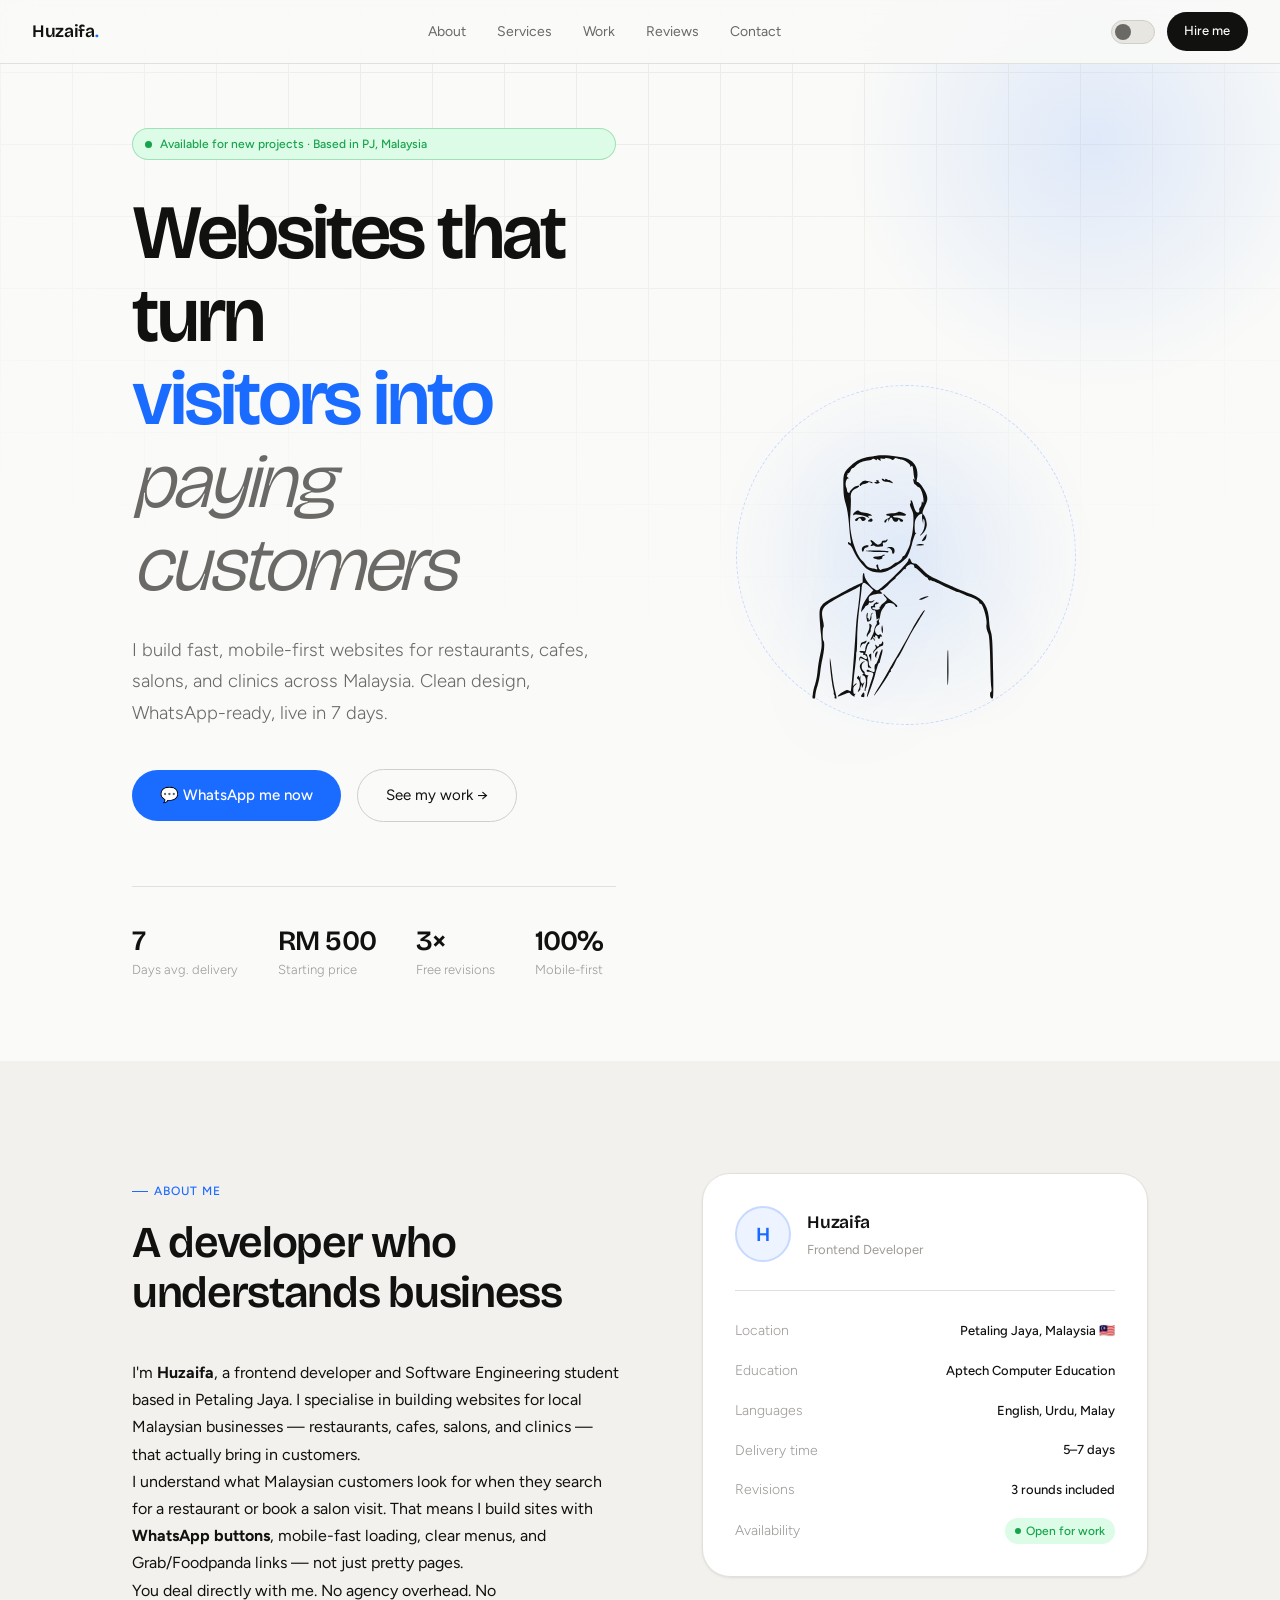
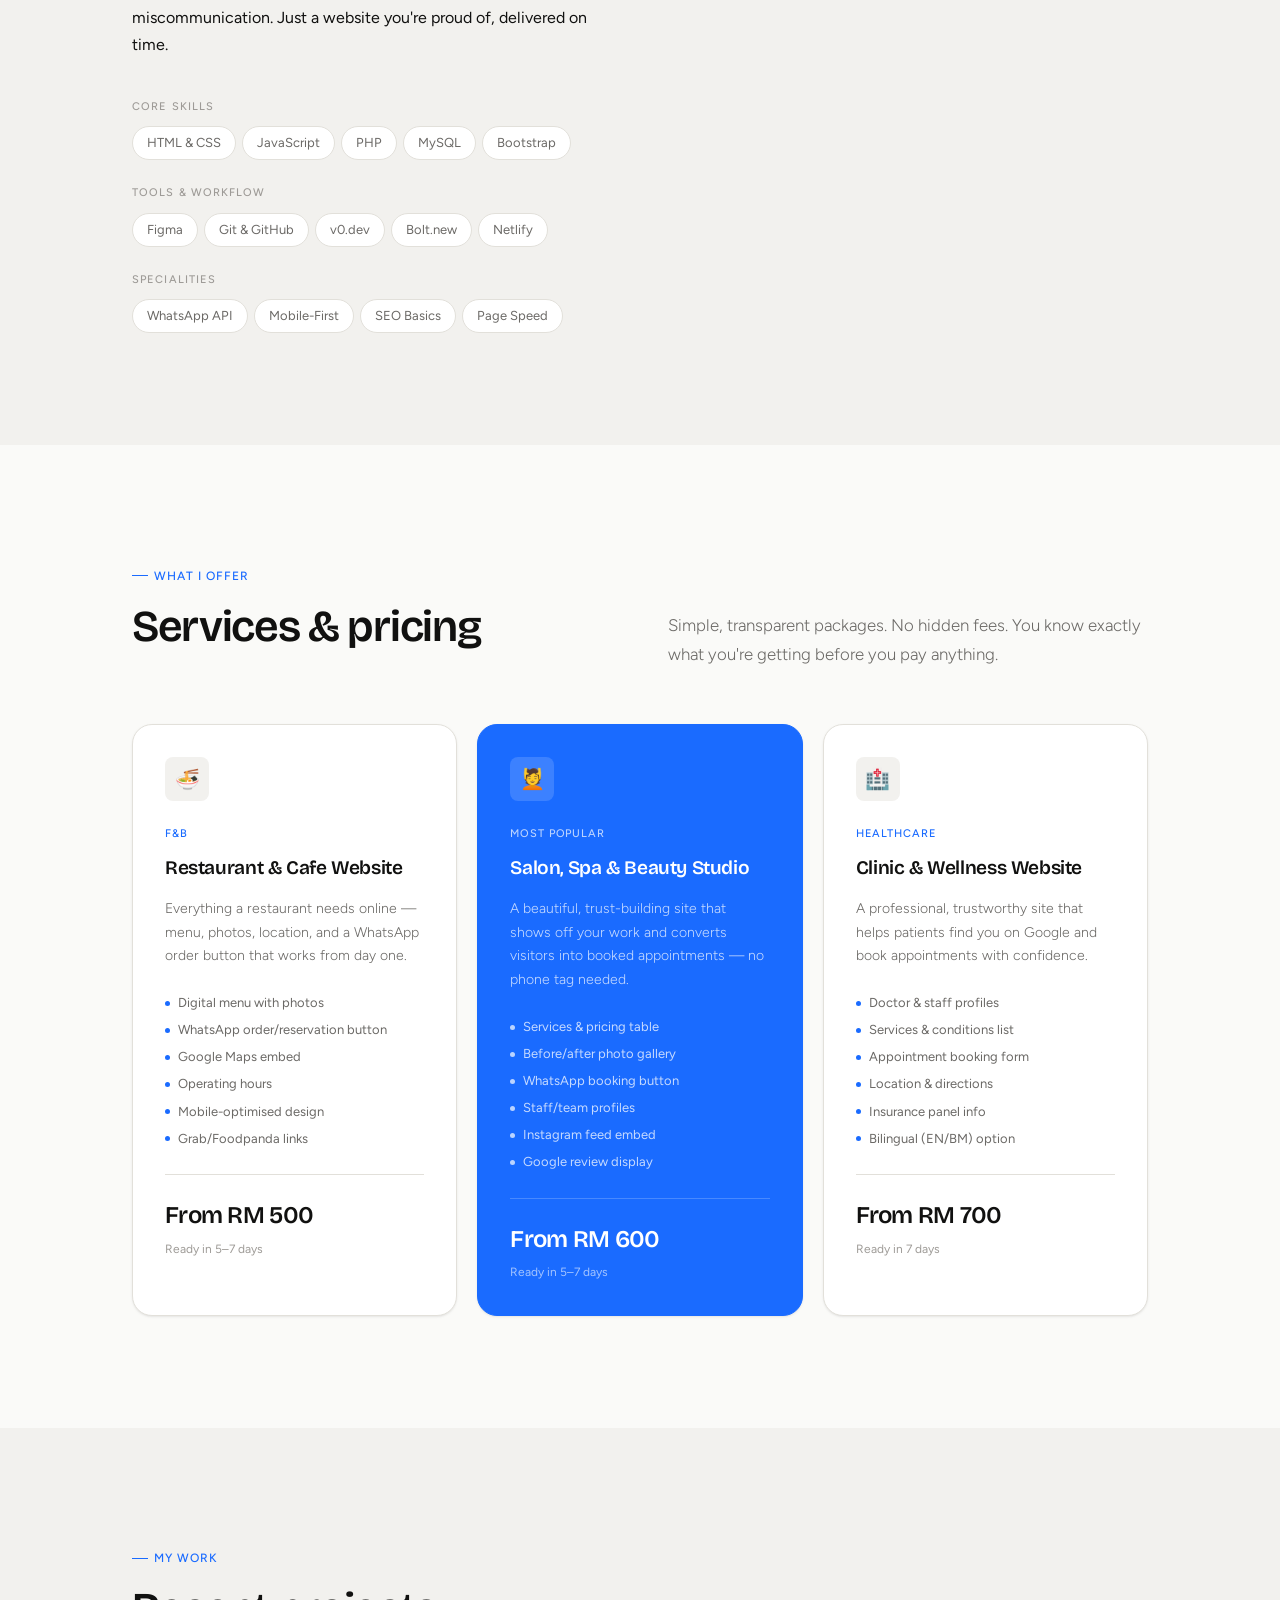
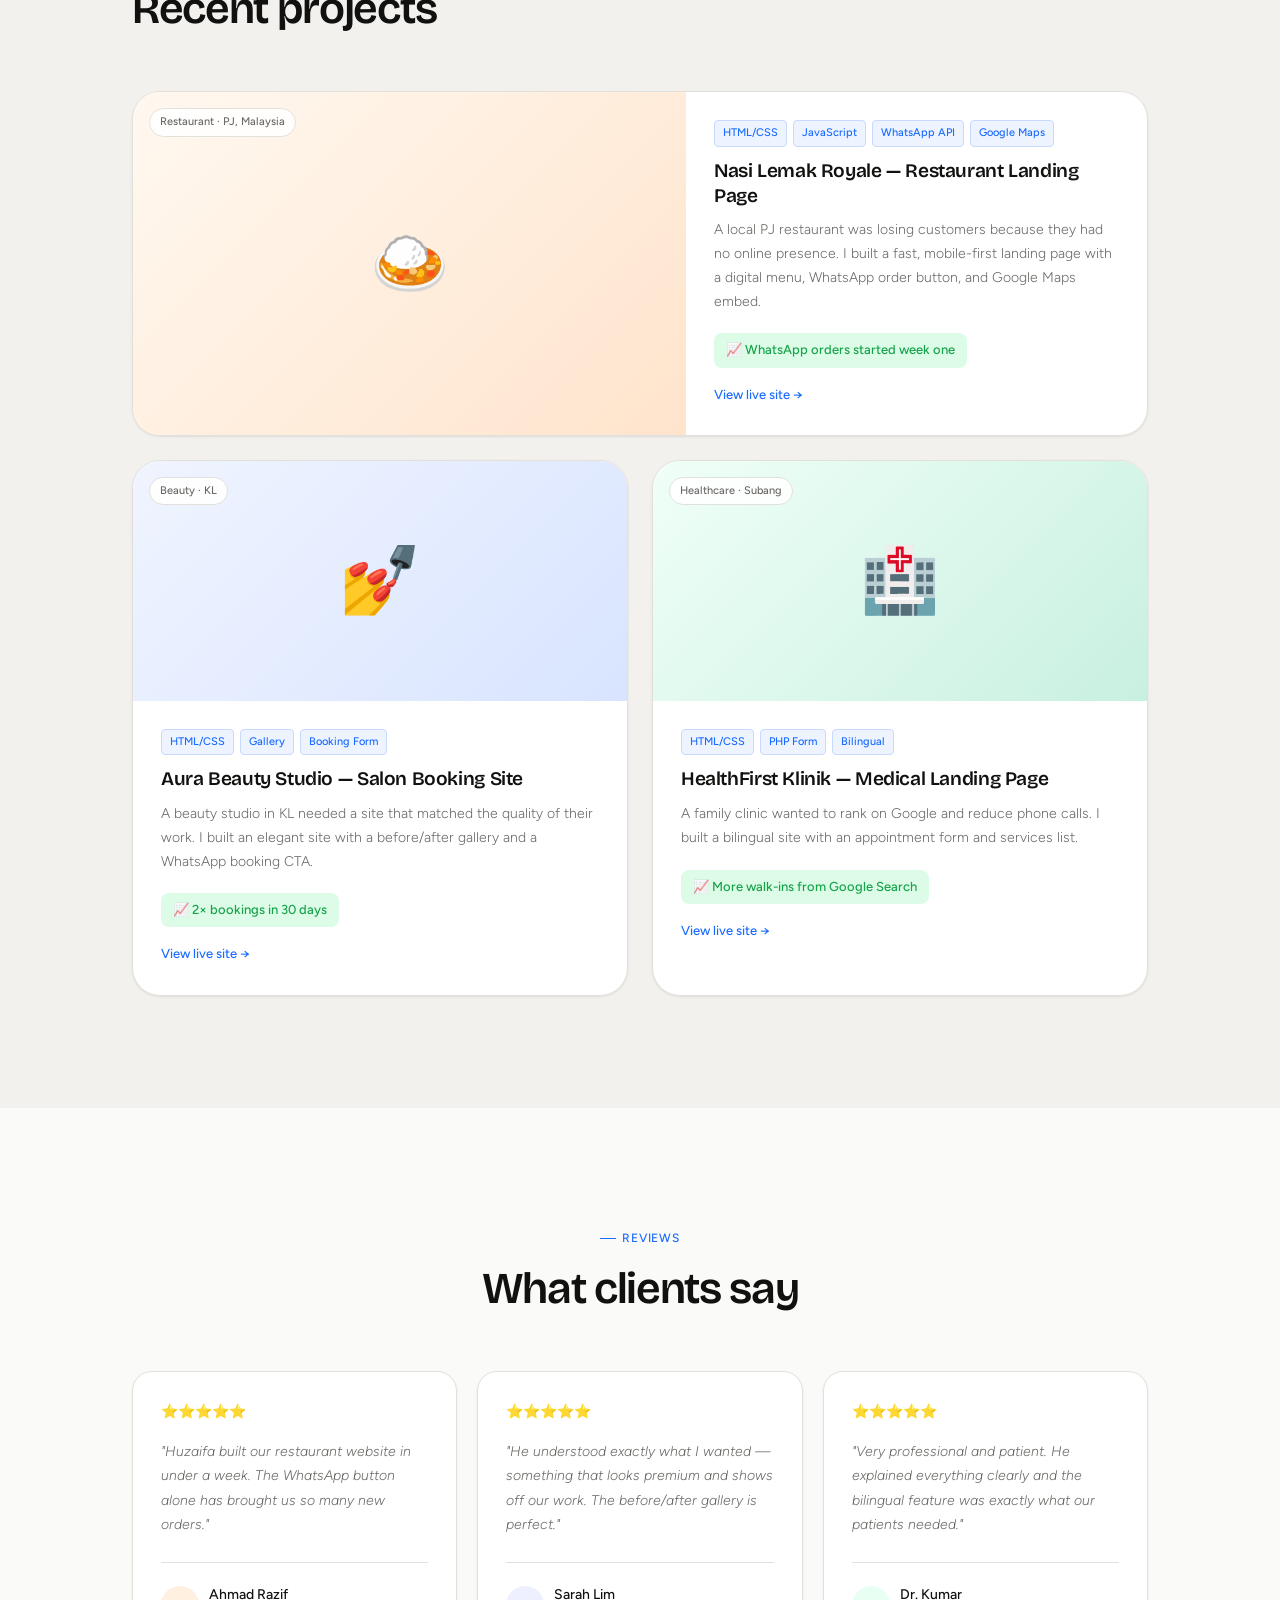
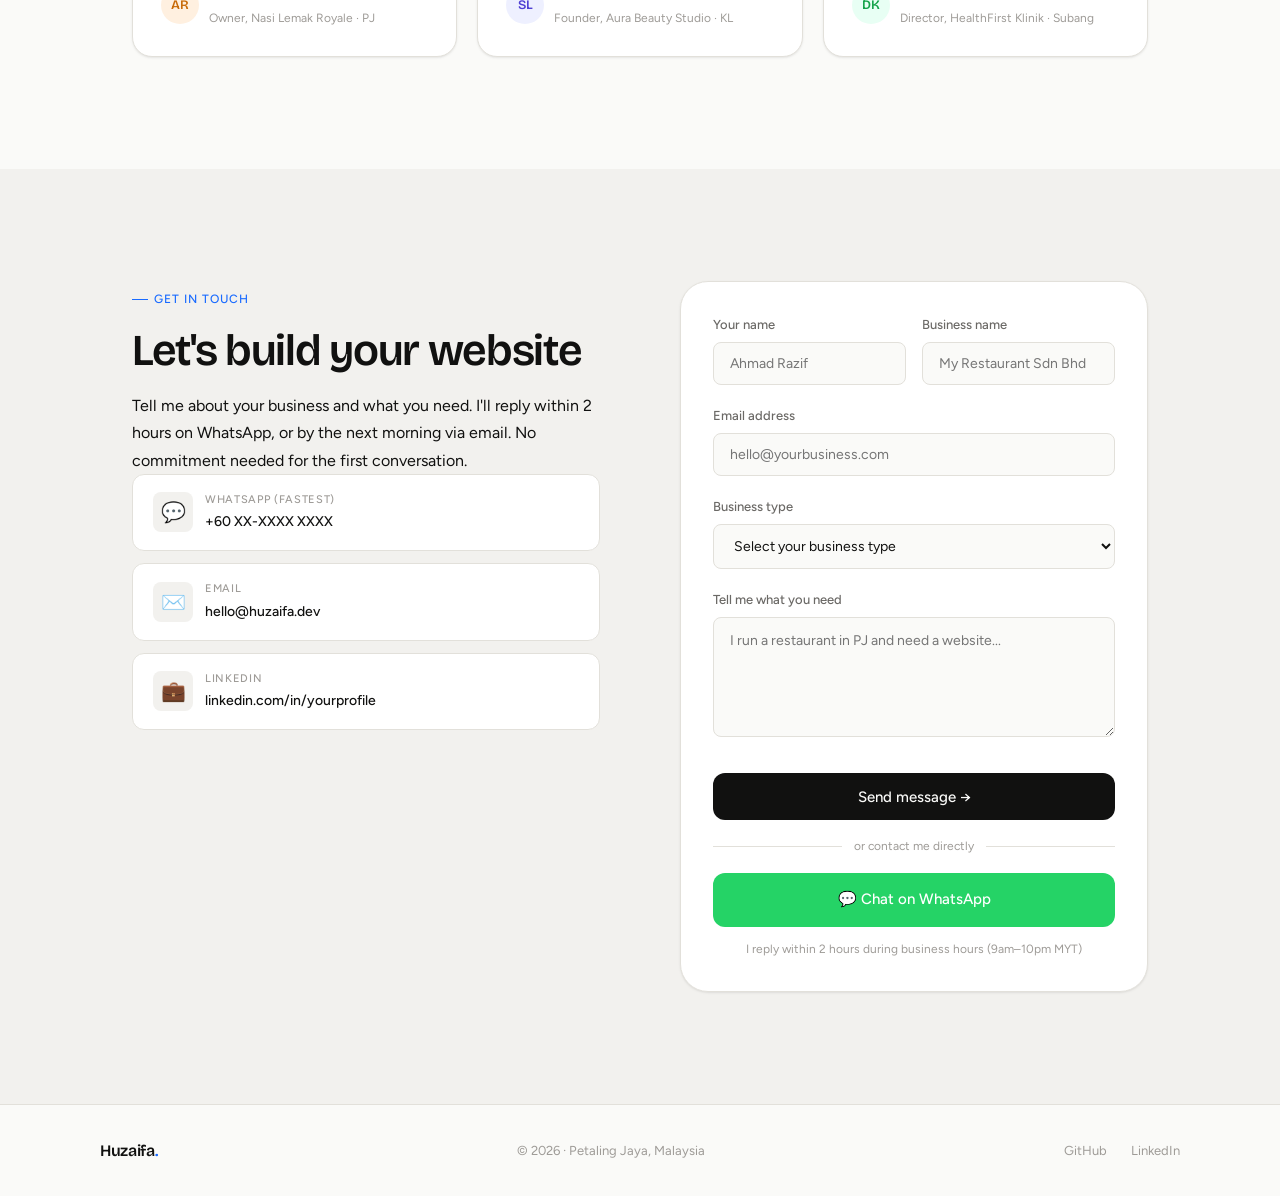
==== commit 51b68c9d: "Update portfolio" ====
--- a/index.html
+++ b/index.html
@@ -48,28 +48,78 @@
     <section id="hero">
         <div class="container">
             <div class="hero-inner">
-                <div class="hero-status">
-                    <div class="hero-status-dot"></div>
-                    Available for new projects · Based in PJ, Malaysia
-                </div>
-                <h1>
-                    Websites that turn<br>
-                    <span class="accent">visitors into</span><br>
-                    <span class="italic">paying customers</span>
-                </h1>
-                <p class="hero-sub">
-                    I build fast, mobile-first websites for restaurants, cafes, salons, and clinics across Malaysia. Clean design, WhatsApp-ready, live in 7 days.
-                </p>
-                <div class="hero-actions">
-                    <a href="https://wa.me/60XXXXXXXXX?text=Hi%20Huzaifa,%20I%20need%20a%20website%20for%20my%20business" class="btn-primary" target="_blank">💬 WhatsApp me now</a>
-                    <a href="#projects" class="btn-outline">See my work →</a>
-                </div>
-                <div class="hero-stats">
-                    <div><div class="hero-stat-num">7</div><div class="hero-stat-label">Days avg. delivery</div></div>
-                    <div><div class="hero-stat-num">RM 500</div><div class="hero-stat-label">Starting price</div></div>
-                    <div><div class="hero-stat-num">3×</div><div class="hero-stat-label">Free revisions</div></div>
-                    <div><div class="hero-stat-num">100%</div><div class="hero-stat-label">Mobile-first</div></div>
-                </div>
+
+                <!-- LEFT: text content -->
+                <div class="hero-text">
+                    <div class="hero-status">
+                        <div class="hero-status-dot"></div>
+                        Available for new projects · Based in PJ, Malaysia
+                    </div>
+                    <h1>
+                        Websites that turn<br>
+                        <span class="accent">visitors into</span><br>
+                        <span class="italic">paying customers</span>
+                    </h1>
+                    <p class="hero-sub">
+                        I build fast, mobile-first websites for restaurants, cafes, salons, and clinics across Malaysia. Clean design, WhatsApp-ready, live in 7 days.
+                    </p>
+                    <div class="hero-actions">
+                        <a href="https://wa.me/60XXXXXXXXX?text=Hi%20Huzaifa,%20I%20need%20a%20website%20for%20my%20business" class="btn-primary" target="_blank">💬 WhatsApp me now</a>
+                        <a href="#projects" class="btn-outline">See my work →</a>
+                    </div>
+                    <div class="hero-stats">
+                        <div><div class="hero-stat-num">7</div><div class="hero-stat-label">Days avg. delivery</div></div>
+                        <div><div class="hero-stat-num">RM 500</div><div class="hero-stat-label">Starting price</div></div>
+                        <div><div class="hero-stat-num">3×</div><div class="hero-stat-label">Free revisions</div></div>
+                        <div><div class="hero-stat-num">100%</div><div class="hero-stat-label">Mobile-first</div></div>
+                    </div>
+                </div>
+
+                <!-- RIGHT: animated SVG illustration -->
+                <div class="hero-visual">
+                    <div class="hero-visual-blob"></div>
+                    <div class="hero-visual-ring"></div>
+                    <div class="svg-float">
+                        <svg class="hero-svg" xmlns="http://www.w3.org/2000/svg" version="1.0" viewBox="0 0 300.000000 333.000000" preserveAspectRatio="xMidYMid meet" aria-label="Developer illustration">
+                            <g transform="translate(0.000000,333.000000) scale(0.100000,-0.100000)" stroke="none">
+                                <path d="M1170 2805 c-8 -2 -49 -9 -90 -15 -94 -15 -149 -41 -217 -104 -82 -74 -88 -90 -86 -231 1 -97 7 -138 28 -210 17 -59 29 -134 36 -220 5 -71 13 -152 18 -180 10 -57 8 -63 -14 -45 -12 10 -15 10 -15 -5 0 -9 8 -19 19 -22 12 -3 29 -29 46 -69 32 -76 111 -178 165 -215 47 -32 121 -43 187 -29 65 15 235 128 270 181 14 22 38 87 53 146 15 58 34 109 41 114 10 6 11 9 2 9 -16 0 -18 116 -4 153 21 54 91 98 77 49 -3 -10 -1 -35 4 -57 l8 -40 1 35 c2 33 3 33 12 11 15 -38 0 -119 -30 -154 -26 -32 -26 -32 -2 -16 33 21 61 76 61 120 0 39 -23 103 -40 114 -16 10 -12 31 20 99 25 53 29 71 24 106 -8 49 -79 160 -106 168 -16 4 -18 10 -12 36 23 101 -17 193 -101 231 -66 30 -282 54 -355 40z m168 -48 c9 -7 16 -5 26 8 11 15 16 16 37 4 13 -7 32 -12 41 -10 30 4 108 -48 108 -72 0 -16 3 -18 9 -8 12 19 20 2 26 -56 2 -26 7 -61 11 -78 4 -24 3 -27 -6 -15 -9 12 -10 7 -4 -20 3 -19 10 -37 15 -38 5 -2 16 -10 23 -18 8 -8 18 -14 23 -14 18 0 46 -64 52 -121 7 -54 0 -78 -12 -46 -3 6 -6 -2 -6 -19 -1 -17 -8 -37 -17 -45 -9 -7 -14 -22 -11 -35 3 -16 -2 -24 -15 -27 -14 -4 -22 4 -34 31 -9 21 -17 45 -19 55 -8 39 -17 57 -27 57 -5 0 -7 -8 -4 -17 4 -9 1 -20 -5 -24 -8 -5 -4 -22 14 -60 22 -48 25 -64 22 -154 -2 -55 -10 -127 -19 -160 -9 -32 -16 -65 -16 -73 0 -28 -65 -162 -77 -158 -6 3 -14 -6 -17 -19 -5 -21 -53 -57 -71 -55 -3 1 -21 -12 -40 -29 -28 -24 -75 -43 -117 -46 -3 0 -10 -3 -14 -7 -12 -13 -34 13 -34 39 0 16 -5 23 -12 20 -14 -5 -14 -10 -2 -41 6 -17 4 -18 -17 -12 -13 4 -33 8 -44 10 -30 4 -58 22 -75 47 -8 12 -25 31 -38 43 -47 45 -101 175 -122 291 -17 96 -19 128 -11 255 5 80 7 159 4 177 -8 48 15 89 59 107 21 8 38 20 38 26 0 7 -7 10 -16 6 -9 -3 -20 -6 -25 -6 -13 0 -69 -55 -69 -68 0 -6 -7 -9 -15 -6 -8 4 -15 15 -15 26 0 11 -5 28 -10 38 -15 28 -1 100 19 100 14 1 14 2 -2 14 -12 9 -14 16 -7 21 5 3 8 11 5 16 -4 5 0 9 8 9 8 0 20 14 27 30 7 17 18 30 26 30 7 0 19 8 26 18 26 36 77 62 128 67 29 2 58 9 66 15 9 8 18 8 33 1 26 -14 34 -14 24 2 -4 6 6 4 21 -7 27 -17 29 -17 22 -1 -5 15 -2 17 24 13 16 -3 30 -1 30 3 0 11 61 -1 78 -14z"/>
+                                <path d="M1220 2534 c0 -15 32 -35 53 -33 12 1 33 -3 47 -8 34 -14 39 -6 9 15 -13 9 -24 15 -24 13 0 -3 -10 1 -22 8 -18 9 -23 9 -23 -1 0 -8 -3 -9 -8 -3 -8 11 -32 18 -32 9z"/>
+                                <path d="M985 2494 c-22 -19 -26 -27 -17 -36 8 -8 12 -8 12 -1 0 6 17 14 37 18 21 4 41 12 45 18 6 9 12 9 27 0 11 -7 23 -9 26 -4 5 9 -32 21 -81 26 -12 2 -34 -8 -49 -21z"/>
+                                <path d="M1160 2510 c12 -8 10 -10 -8 -10 -13 0 -20 -4 -17 -10 3 -5 17 -10 30 -10 13 0 27 5 30 10 3 6 1 10 -5 10 -6 0 -8 5 -5 10 3 6 -4 10 -17 10 -18 0 -20 -2 -8 -10z"/>
+                                <path d="M912 2154 c-12 -8 -22 -23 -22 -32 0 -12 3 -13 8 -5 10 16 106 2 154 -23 30 -15 32 -16 19 -1 -12 15 -10 17 15 17 27 0 27 1 9 14 -11 7 -42 16 -70 20 -27 3 -54 11 -59 16 -14 14 -28 12 -54 -6z"/>
+                                <path d="M1405 2151 c-6 -6 -37 -11 -69 -13 -36 -2 -61 -8 -64 -15 -2 -8 5 -13 17 -13 35 0 33 -19 -4 -34 -19 -8 -35 -22 -35 -30 0 -23 18 -20 25 4 9 28 28 25 21 -2 -3 -13 1 -8 9 10 18 39 28 40 43 7 13 -29 46 -33 61 -7 9 16 10 16 16 0 9 -22 42 -24 42 -3 0 15 -53 35 -94 35 -13 0 -23 5 -23 10 0 10 50 14 118 10 37 -2 43 16 10 29 -50 18 -64 21 -73 12z"/>
+                                <path d="M941 2087 c-14 -6 -26 -18 -29 -24 -5 -18 27 -16 34 2 4 8 12 15 19 15 7 0 15 -7 19 -15 7 -20 42 -19 50 2 12 31 -46 44 -93 20z"/>
+                                <path d="M1074 2063 c-17 -17 -17 -18 0 -21 27 -6 46 6 40 23 -8 20 -19 19 -40 -2z"/>
+                                <path d="M1276 1833 c-8 -8 -13 -9 -41 -12 -8 0 -15 -7 -15 -14 0 -8 -11 -19 -25 -25 -21 -10 -29 -8 -57 18 -18 17 -36 30 -40 30 -12 0 -10 -14 4 -28 8 -8 8 -15 -3 -28 -13 -16 -12 -17 14 -10 16 4 27 2 27 -4 0 -6 21 -9 50 -8 46 2 49 4 44 25 -5 18 -2 23 14 23 11 0 25 7 32 15 13 16 9 31 -4 18z"/>
+                                <path d="M1013 1758 c-14 -7 -23 -20 -23 -34 0 -32 17 -39 24 -10 4 15 15 26 28 28 27 4 37 28 11 27 -10 0 -28 -5 -40 -11z"/>
+                                <path d="M1284 1738 c-4 -7 -3 -8 4 -4 18 11 52 -17 52 -42 0 -15 5 -22 13 -20 17 6 21 46 7 64 -15 17 -66 19 -76 2z"/>
+                                <path d="M1034 1702 c3 -4 56 -9 118 -11 62 -1 120 -3 128 -4 8 -1 17 3 20 8 3 6 -45 11 -133 13 -76 1 -136 -1 -133 -6z"/>
+                                <path d="M1225 1650 c-3 -5 -29 -10 -56 -10 -61 0 -63 -20 -4 -32 35 -8 75 6 60 20 -3 3 5 12 17 19 18 9 19 12 6 13 -9 0 -20 -4 -23 -10z"/>
+                                <path d="M1707 1858 c-31 -45 -32 -49 -1 -38 13 5 24 21 28 41 3 18 5 33 4 34 -2 2 -16 -15 -31 -37z"/>
+                                <path d="M1645 1782 c-40 -8 -33 -17 11 -15 25 0 48 3 50 6 7 7 -38 13 -61 9z"/>
+                                <path d="M1525 1593 c-10 -40 -322 -342 -353 -343 -47 0 -152 124 -152 180 0 11 -4 20 -10 20 -5 0 -10 -25 -10 -55 l0 -55 -47 -21 c-61 -28 -66 -30 -160 -80 -43 -24 -98 -53 -123 -66 -51 -27 -83 -46 -90 -53 -3 -3 -14 -10 -24 -16 -11 -5 -28 -26 -38 -45 -21 -38 -21 -75 2 -326 11 -125 10 -138 -10 -225 -12 -51 -25 -135 -30 -188 -4 -52 -17 -121 -28 -152 -11 -31 -23 -81 -27 -112 -6 -48 -5 -56 9 -56 9 0 16 3 17 8 4 53 11 90 29 143 11 35 25 104 30 154 6 50 17 119 26 155 22 93 28 188 12 207 -14 17 -12 156 2 161 4 1 1 31 -6 65 -19 88 -17 119 9 157 23 34 131 100 297 182 47 23 93 48 103 56 15 14 17 13 17 -5 0 -38 -21 -239 -30 -288 -5 -27 -14 -122 -20 -210 -20 -308 -49 -674 -55 -693 -4 -10 -9 -10 -24 0 -16 10 -26 8 -56 -8 -41 -22 -79 -54 -72 -61 3 -2 30 7 61 21 66 30 70 31 86 10 8 -8 23 -20 34 -26 12 -6 18 -7 14 -3 -4 5 -3 14 4 22 8 10 8 12 -3 8 -10 -4 -15 6 -17 36 -2 31 2 45 18 59 11 9 20 21 20 25 0 5 -9 0 -20 -10 l-21 -19 7 70 c3 38 12 110 18 159 6 50 12 107 11 127 0 21 2 38 5 38 3 0 6 73 7 163 1 94 11 231 23 327 12 91 24 195 27 232 7 88 22 94 87 33 l49 -45 -43 -46 c-42 -46 -83 -123 -95 -179 l-6 -30 25 30 c14 17 26 33 26 37 0 4 9 10 20 13 11 3 20 13 20 22 0 10 6 14 19 10 13 -3 27 3 38 16 11 14 12 18 3 11 -8 -6 -25 -11 -37 -12 -19 -1 -23 5 -23 28 0 23 7 30 40 44 22 9 59 16 83 16 37 1 40 2 25 14 -22 17 -23 26 -2 26 10 0 46 29 82 65 35 36 69 65 75 65 6 0 8 3 4 6 -3 3 11 20 31 37 20 18 45 42 55 55 10 12 23 19 29 16 6 -4 8 -3 5 3 -4 6 4 20 17 32 30 29 81 26 81 -4 1 -11 6 -19 12 -18 6 1 35 -22 64 -52 30 -30 59 -55 66 -55 6 0 15 -9 18 -21 4 -11 13 -18 20 -15 7 2 16 2 19 -2 4 -3 13 -7 22 -8 8 -1 52 -20 97 -42 111 -54 175 -82 187 -82 6 0 30 -10 53 -21 23 -12 44 -22 47 -22 9 1 33 -9 87 -32 32 -14 54 -31 58 -45 4 -12 9 -19 13 -16 22 23 85 -186 71 -237 -7 -27 1 -67 22 -112 11 -24 20 -180 23 -400 1 -88 6 -184 10 -212 5 -37 4 -53 -3 -53 -12 0 -15 -38 -5 -64 3 -9 13 -16 21 -16 12 0 13 41 9 288 -6 360 -10 436 -29 492 -8 25 -15 65 -16 90 -7 189 -61 280 -202 333 -194 75 -188 73 -450 194 -50 24 -81 48 -125 97 -46 52 -65 66 -87 66 -23 0 -31 6 -40 30 -14 37 -23 38 -32 3z"/>
+                                <path d="M1240 1204 c0 -5 9 -20 20 -32 27 -29 26 -34 -19 -68 -22 -16 -37 -32 -34 -36 2 -5 0 -8 -6 -8 -6 0 -8 -6 -5 -14 3 -8 -3 -16 -14 -18 -29 -8 -72 2 -72 17 0 8 8 11 19 8 16 -4 19 -1 14 16 -4 16 -1 21 15 21 12 0 24 5 28 12 4 7 3 8 -4 4 -7 -4 -12 -2 -12 4 0 6 -10 4 -25 -6 -14 -9 -23 -20 -20 -24 3 -4 -5 -10 -16 -13 -17 -5 -19 -9 -9 -26 6 -12 20 -21 30 -21 14 0 20 -7 21 -25 1 -14 3 -29 4 -35 1 -5 3 -20 4 -31 1 -18 3 -19 16 -9 13 11 14 10 9 -4 -3 -9 -11 -16 -16 -16 -6 0 -8 -9 -5 -20 3 -10 -1 -24 -8 -30 -8 -6 -16 -30 -20 -53 -4 -23 -15 -57 -26 -75 -22 -39 -25 -66 -4 -38 14 19 15 18 24 -5 7 -16 10 -19 10 -7 1 9 -3 20 -9 23 -5 3 -10 11 -10 17 0 6 6 6 15 -2 13 -11 14 -10 9 5 -5 13 -3 16 12 13 11 -2 18 -11 18 -21 -1 -9 4 -17 12 -17 8 0 14 7 14 16 0 10 6 14 15 10 12 -4 13 -2 3 14 -9 14 -15 16 -26 8 -10 -9 -18 -6 -34 9 -26 26 -17 75 18 98 19 12 22 20 15 33 -5 9 -6 23 -1 32 4 8 11 35 15 60 4 25 18 58 31 73 13 16 24 32 24 37 0 4 13 13 28 19 34 14 78 -1 88 -31 5 -17 24 -16 24 1 0 5 -25 27 -55 50 -30 23 -66 53 -80 68 -14 15 -25 23 -25 17z"/>
+                                <path d="M1696 1167 c-22 -7 -41 -17 -43 -23 -2 -7 16 -5 47 6 82 28 78 42 -4 17z"/>
+                                <path d="M1684 987 c-41 -61 -90 -142 -106 -172 -43 -83 -137 -251 -188 -335 -31 -52 -78 -133 -104 -180 -26 -47 -72 -125 -103 -173 -30 -48 -53 -90 -51 -92 5 -5 145 201 168 247 7 16 17 28 22 28 5 0 7 4 3 9 -3 5 1 16 10 24 8 8 25 40 39 70 13 30 28 57 34 61 6 3 36 57 67 119 68 132 88 169 170 302 80 130 77 125 68 125 -4 0 -18 -15 -29 -33z"/>
+                                <path d="M1046 974 c-3 -8 -3 -33 0 -54 6 -36 8 -38 30 -28 22 10 29 31 24 67 -1 8 4 18 12 23 10 8 10 9 -2 5 -9 -2 -16 -18 -18 -38 -4 -36 -22 -66 -22 -36 0 9 -4 17 -10 17 -5 0 -7 13 -3 30 6 32 -1 41 -11 14z"/>
+                                <path d="M1078 840 c3 -18 -4 -46 -17 -71 -17 -32 -19 -44 -10 -53 8 -7 10 -7 6 0 -3 6 5 22 18 36 13 14 21 28 18 31 -3 3 -1 20 5 36 9 26 8 32 -7 40 -15 9 -17 6 -13 -19z"/>
+                                <path d="M1219 830 c-3 -14 -2 -38 2 -55 4 -16 8 -25 9 -20 6 31 6 43 0 70 -6 29 -6 29 -11 5z"/>
+                                <path d="M1015 657 c-16 -6 -31 -11 -32 -12 -1 0 -4 -14 -8 -30 l-6 -30 16 27 c9 16 21 25 29 22 8 -3 19 3 26 15 6 12 9 21 8 20 -2 -1 -16 -6 -33 -12z"/>
+                                <path d="M1065 652 c-15 -10 -35 -59 -35 -85 0 -20 -4 -23 -36 -19 -26 3 -35 1 -30 -7 4 -6 16 -11 28 -11 15 0 18 -4 14 -17 -4 -10 -4 -14 0 -11 12 12 44 -12 44 -32 0 -21 -22 -18 -52 7 -22 20 -38 8 -37 -25 1 -25 2 -25 7 -5 l7 22 43 -19 c38 -17 42 -22 42 -55 0 -19 2 -35 4 -35 2 0 13 -3 23 -7 17 -6 17 -5 2 13 -9 10 -16 26 -17 34 0 8 -2 26 -5 40 -12 60 -20 80 -28 74 -12 -7 -11 -1 7 62 8 30 19 54 23 54 4 0 8 7 8 15 0 8 -1 15 -1 15 -1 0 -6 -4 -11 -8z"/>
+                                <path d="M1223 653 c6 -10 -19 -34 -27 -26 -3 4 -6 -1 -6 -10 0 -9 -7 -17 -15 -17 -8 0 -15 5 -15 10 0 6 -5 10 -10 10 -7 0 -7 -6 -1 -18 7 -14 5 -23 -10 -35 -10 -9 -19 -25 -18 -34 0 -14 2 -15 6 -3 9 24 76 80 93 77 10 -1 16 8 18 26 2 15 -2 27 -8 27 -6 0 -9 -3 -7 -7z"/>
+                                <path d="M1189 482 c-15 -48 -32 -86 -38 -84 -10 2 -17 -36 -12 -62 1 -5 0 -15 -3 -23 -5 -11 -13 -10 -45 6 -33 17 -40 18 -45 6 -4 -11 2 -15 20 -15 14 0 34 -5 44 -10 18 -10 18 -12 -5 -80 -42 -125 -66 -215 -51 -199 11 12 89 237 91 264 1 6 4 17 7 25 3 8 12 36 19 62 7 26 17 44 21 42 5 -3 8 -2 6 3 -1 4 6 33 15 65 18 61 21 88 10 88 -5 0 -20 -39 -34 -88z"/>
+                                <path d="M1979 533 c-5 -104 -3 -367 3 -376 4 -7 8 81 8 196 0 114 -2 207 -5 207 -3 0 -6 -12 -6 -27z"/>
+                                <path d="M1155 536 c-16 -17 -17 -53 -3 -62 7 -4 10 -4 6 1 -4 4 -1 20 7 36 15 28 8 46 -10 25z"/>
+                                <path d="M1081 511 c-8 -5 -10 -14 -6 -22 5 -7 12 -26 16 -43 6 -27 7 -23 8 22 1 28 0 52 -1 52 -2 0 -9 -4 -17 -9z"/>
+                                <path d="M621 430 c-1 -55 25 -267 39 -322 6 -22 9 -43 6 -46 -3 -3 -1 -11 5 -18 6 -8 9 -21 5 -29 -3 -9 0 -15 9 -15 18 0 19 -8 -4 92 -11 46 -25 128 -31 183 -6 55 -15 123 -19 150 l-9 50 -1 -45z"/>
+                                <path d="M978 402 c-14 -24 -15 -31 -2 -62 8 -19 20 -38 27 -42 9 -6 9 -10 -2 -17 -11 -7 -9 -10 7 -15 34 -11 40 -70 16 -154 -4 -14 -2 -22 5 -22 7 0 9 5 6 10 -4 6 -1 18 6 26 7 9 12 40 11 72 0 34 4 60 11 64 8 5 4 8 -9 8 -19 0 -38 21 -31 35 1 2 -6 10 -15 17 -30 24 -24 92 10 101 14 4 13 5 -3 6 -13 1 -27 -10 -37 -27z"/>
+                                <path d="M941 253 c-11 -12 -10 -16 3 -26 25 -18 31 -78 12 -115 -9 -18 -14 -32 -11 -32 10 0 34 27 29 32 -2 3 0 16 5 29 l10 24 1 -25 c1 -23 2 -23 15 9 17 38 19 53 5 31 -17 -25 -42 17 -36 60 4 24 3 29 -3 15 -7 -17 -9 -17 -12 -3 -4 14 -6 14 -18 1z"/>
+                                <path d="M992 50 c-16 -26 -16 -27 8 -33 17 -4 20 0 20 24 0 34 -10 37 -28 9z"/>
+                            </g>
+                        </svg>
+                    </div>
+                </div>
+
             </div>
         </div>
     </section>
--- a/style.css
+++ b/style.css
@@ -311,6 +311,84 @@
 .hero-inner {
   position: relative;
   z-index: 1;
+  display: grid;
+  grid-template-columns: 1fr 1fr;
+  gap: 3rem;
+  align-items: center;
+}
+
+.hero-text {
+  display: flex;
+  flex-direction: column;
+}
+
+/* ── HERO VISUAL ── */
+.hero-visual {
+  position: relative;
+  display: flex;
+  align-items: center;
+  justify-content: center;
+  min-height: 460px;
+}
+
+.hero-visual-blob {
+  position: absolute;
+  width: 380px;
+  height: 380px;
+  border-radius: 50%;
+  background: radial-gradient(
+    circle,
+    color-mix(in srgb, var(--accent) 10%, transparent) 0%,
+    transparent 70%
+  );
+  top: 50%;
+  left: 50%;
+  transform: translate(-50%, -50%);
+  pointer-events: none;
+}
+
+.hero-visual-ring {
+  position: absolute;
+  width: 340px;
+  height: 340px;
+  border-radius: 50%;
+  border: 1.5px dashed var(--accent-border);
+  top: 50%;
+  left: 50%;
+  transform: translate(-50%, -50%);
+  animation: spin 18s linear infinite;
+  pointer-events: none;
+}
+
+.svg-float {
+  animation: float 4s ease-in-out infinite;
+  position: relative;
+  z-index: 1;
+  display: flex;
+  align-items: center;
+  justify-content: center;
+  filter: drop-shadow(0 20px 40px color-mix(in srgb, var(--accent) 15%, transparent));
+}
+
+.hero-svg {
+  width: 260px;
+  height: auto;
+  fill: var(--text-1);
+  transition: fill 0.4s ease;
+}
+
+.hero-visual:hover .hero-svg {
+  fill: var(--accent);
+}
+
+@keyframes float {
+  0%, 100% { transform: translateY(0px); }
+  50%       { transform: translateY(-18px); }
+}
+
+@keyframes spin {
+  from { transform: translate(-50%, -50%) rotate(0deg); }
+  to   { transform: translate(-50%, -50%) rotate(360deg); }
 }
 
 .hero-status {
@@ -1179,6 +1257,41 @@
   .nav-center { display: none; }
   .hamburger { display: flex; }
 
+  .hero-inner {
+    grid-template-columns: 1fr;
+    gap: 2rem;
+    text-align: center;
+  }
+
+  .hero-text {
+    align-items: center;
+  }
+
+  h1 { text-align: center; }
+
+  .hero-sub { text-align: center; }
+
+  .hero-actions { justify-content: center; }
+
+  .hero-stats { justify-content: center; }
+
+  .hero-visual {
+    min-height: 280px;
+    order: -1;
+  }
+
+  .hero-visual-blob {
+    width: 240px;
+    height: 240px;
+  }
+
+  .hero-visual-ring {
+    width: 220px;
+    height: 220px;
+  }
+
+  .hero-svg { width: 180px; }
+
   .about-grid { grid-template-columns: 1fr; gap: 2.5rem; }
   .about-card { position: static; }
 
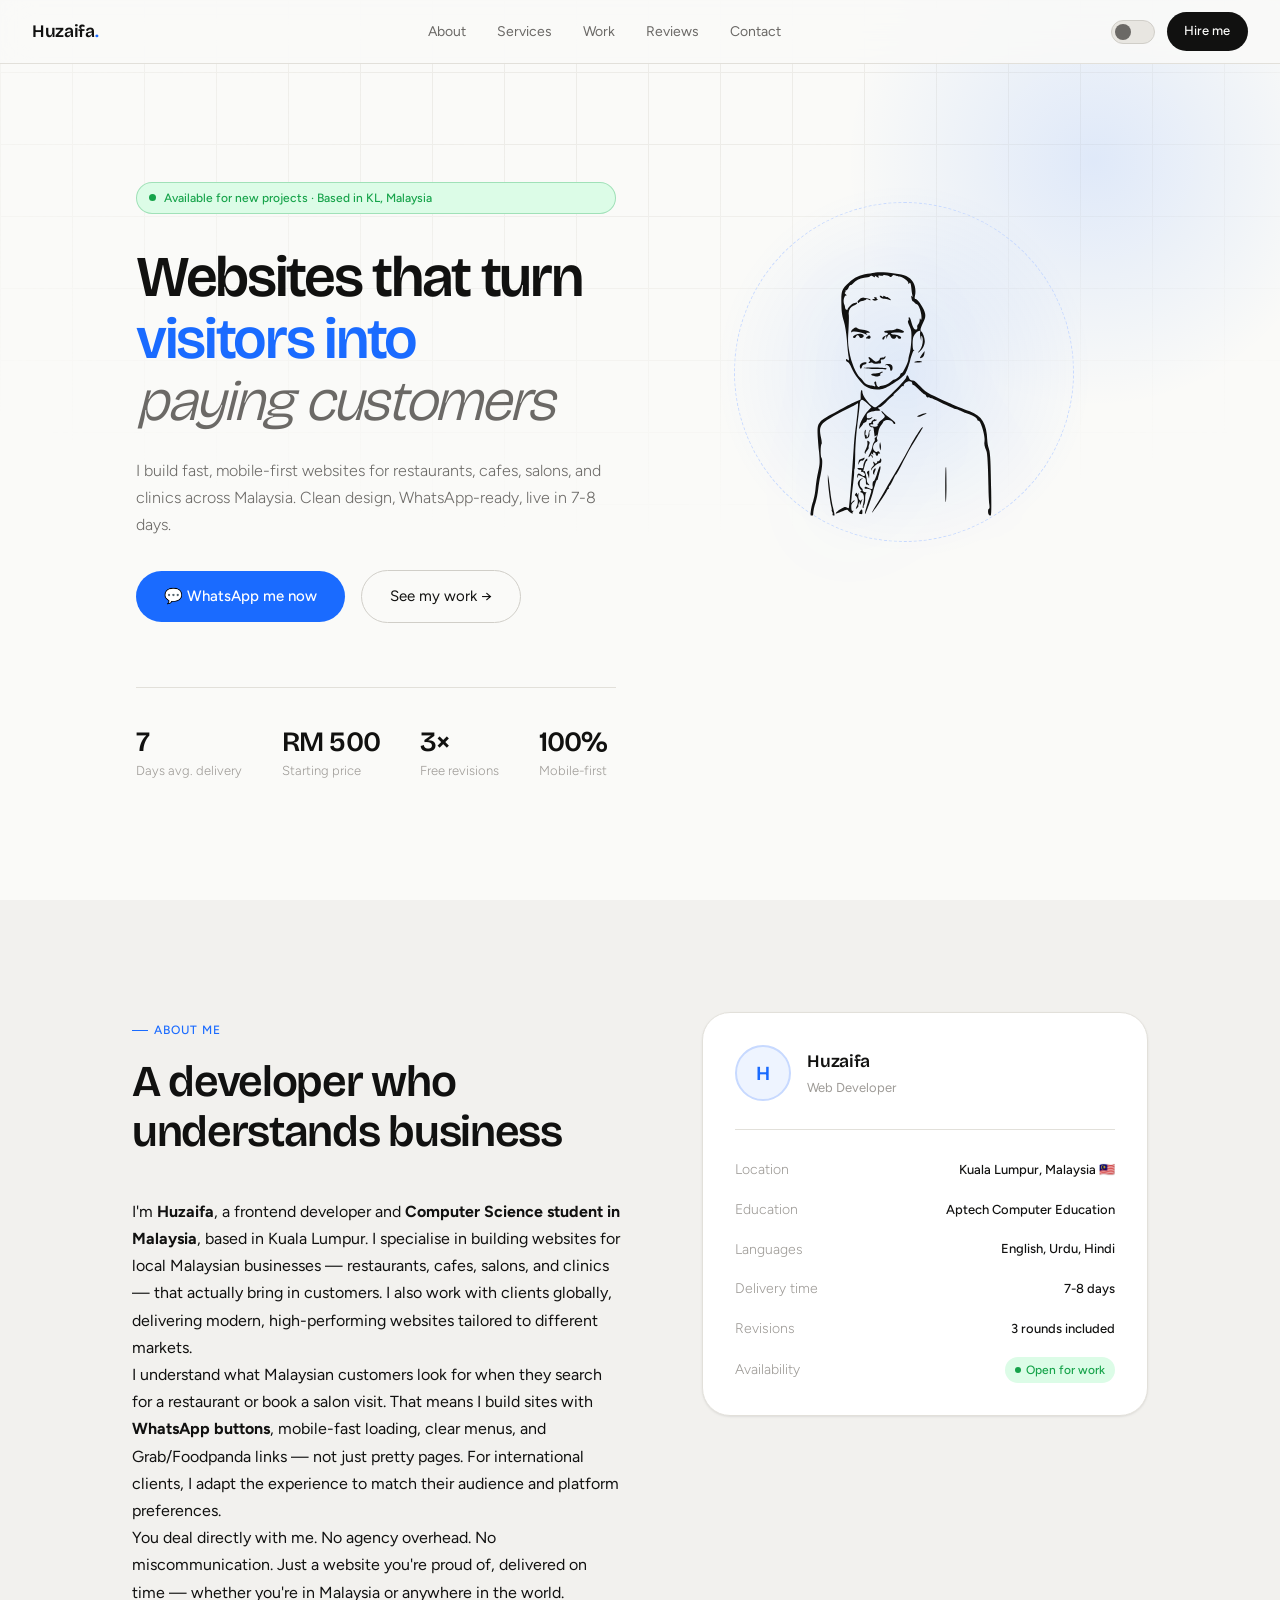
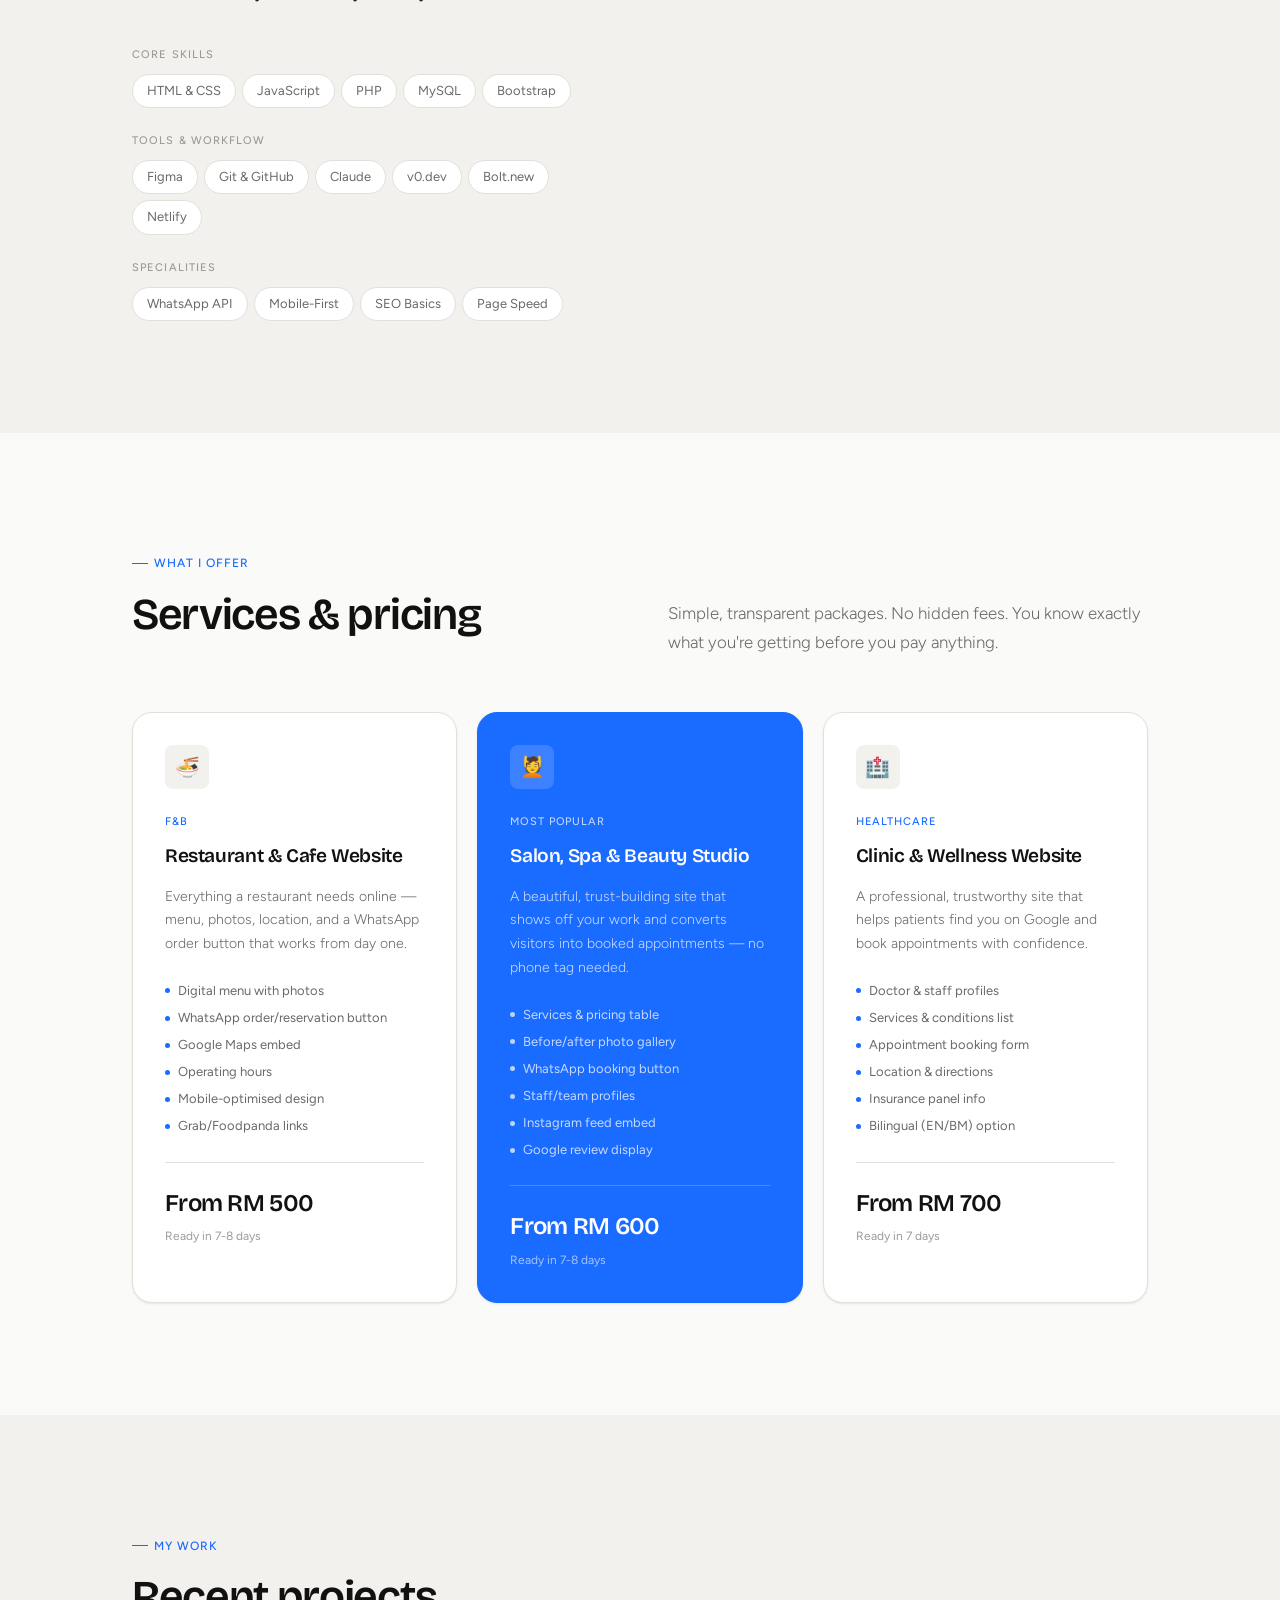
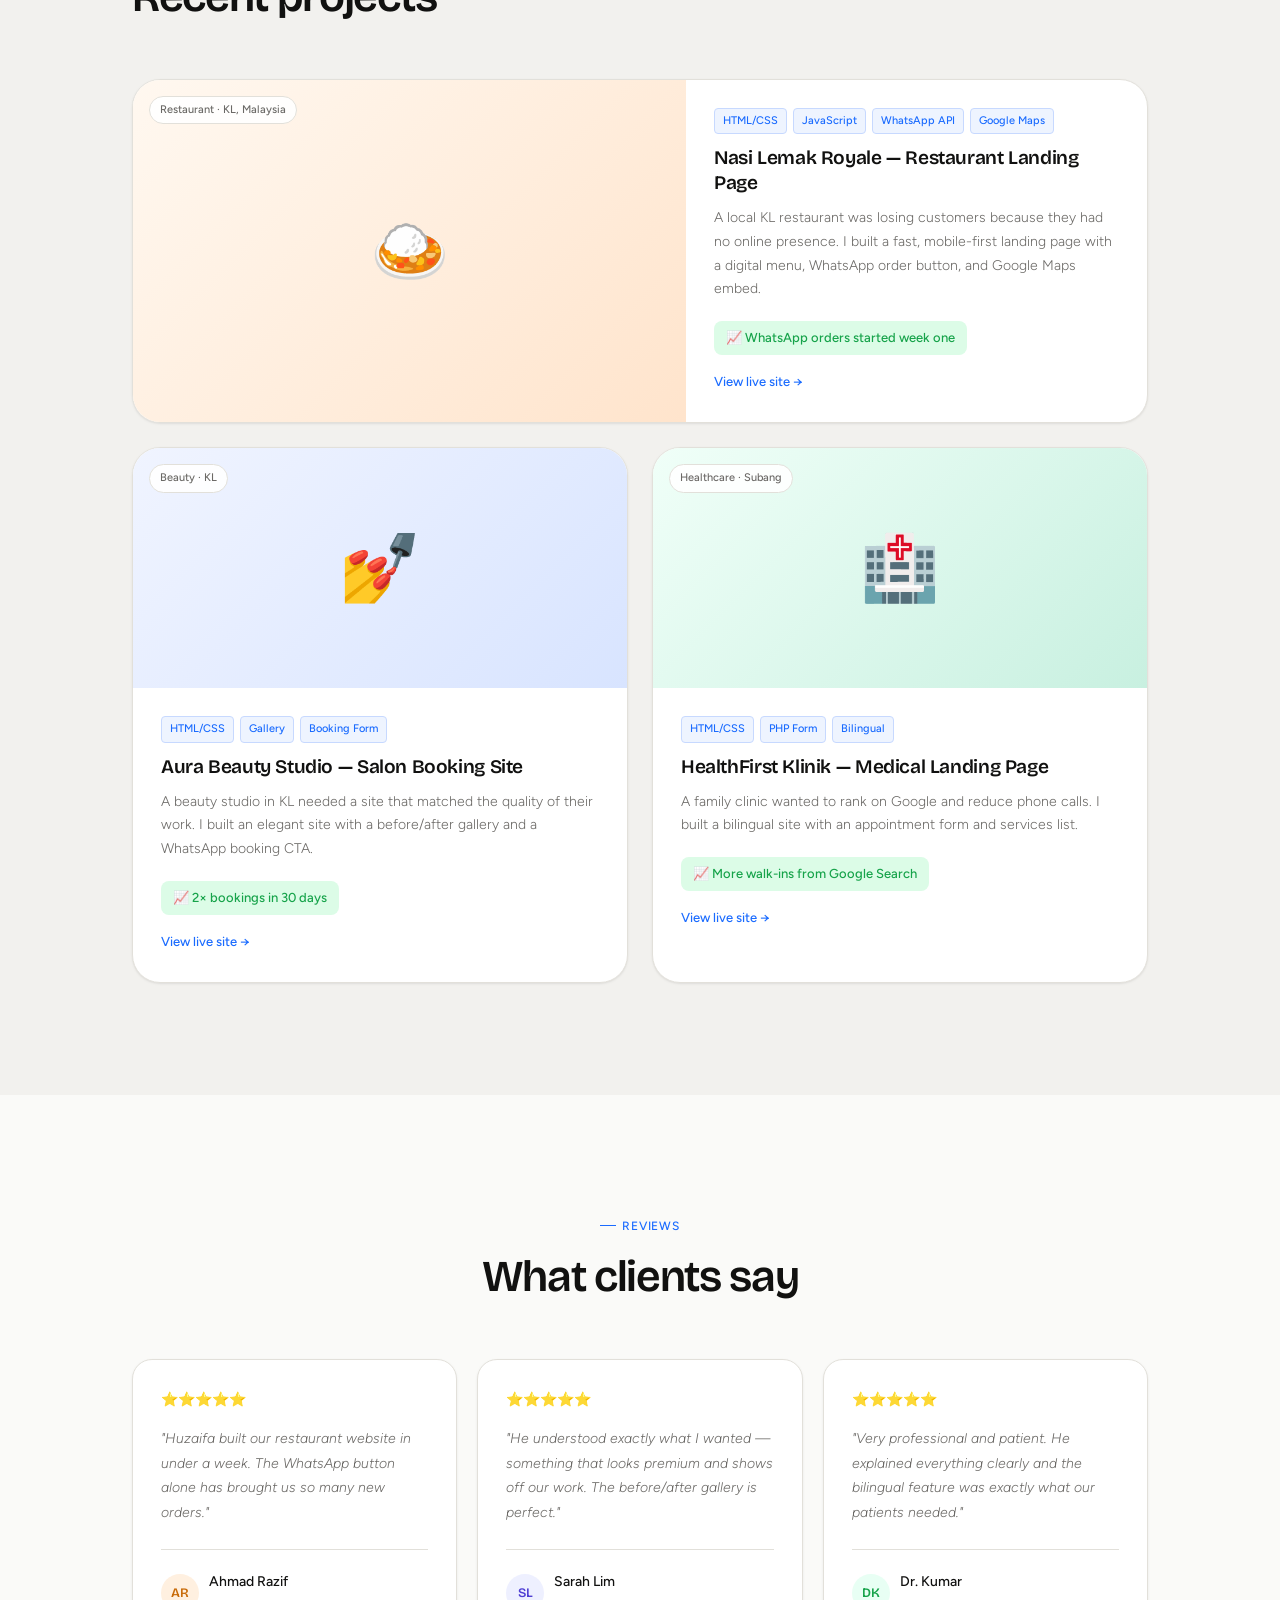
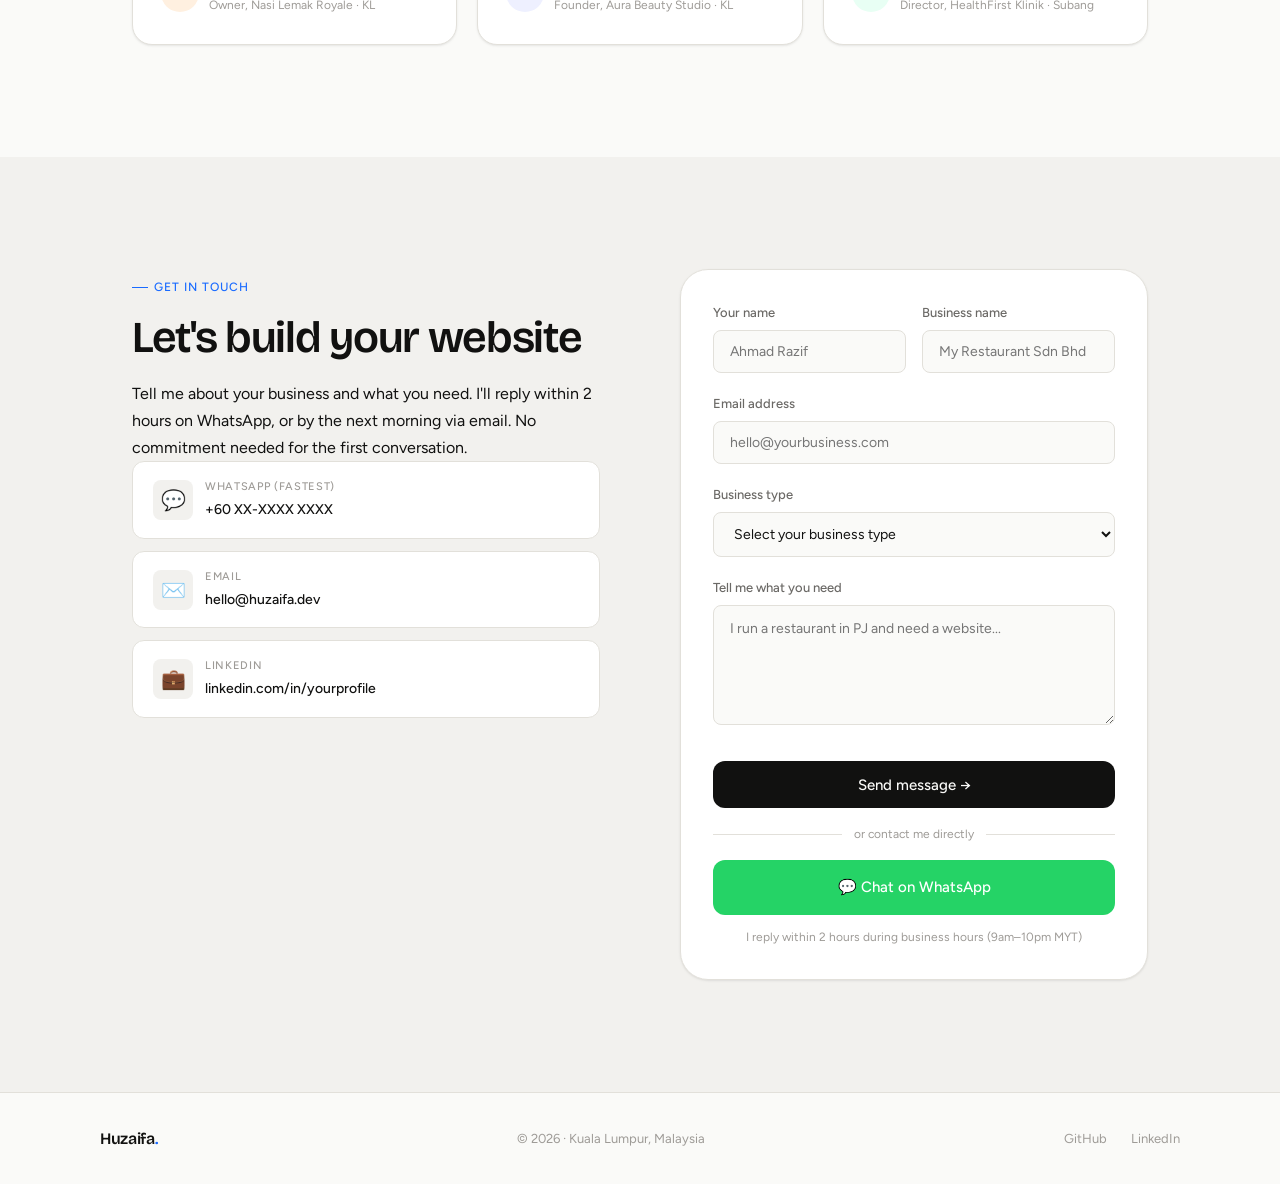
==== commit 5fa555a5: "Update portfolio: location changes (PJ to KL), content updates, delivery time adjustments, and new s" ====
--- a/index.html
+++ b/index.html
@@ -53,7 +53,7 @@
                 <div class="hero-text">
                     <div class="hero-status">
                         <div class="hero-status-dot"></div>
-                        Available for new projects · Based in PJ, Malaysia
+                        Available for new projects · Based in KL, Malaysia
                     </div>
                     <h1>
                         Websites that turn<br>
@@ -61,7 +61,7 @@
                         <span class="italic">paying customers</span>
                     </h1>
                     <p class="hero-sub">
-                        I build fast, mobile-first websites for restaurants, cafes, salons, and clinics across Malaysia. Clean design, WhatsApp-ready, live in 7 days.
+                        I build fast, mobile-first websites for restaurants, cafes, salons, and clinics across Malaysia. Clean design, WhatsApp-ready, live in 7-8 days.
                     </p>
                     <div class="hero-actions">
                         <a href="https://wa.me/60XXXXXXXXX?text=Hi%20Huzaifa,%20I%20need%20a%20website%20for%20my%20business" class="btn-primary" target="_blank">💬 WhatsApp me now</a>
@@ -131,9 +131,7 @@
                     <div class="label">About me</div>
                     <h2 class="section-title">A developer who<br>understands business</h2>
                     <div style="height:1.5rem"></div>
-                    <p>I'm <strong>Huzaifa</strong>, a frontend developer and Software Engineering student based in Petaling Jaya. I specialise in building websites for local Malaysian businesses — restaurants, cafes, salons, and clinics — that actually bring in customers.</p>
-                    <p>I understand what Malaysian customers look for when they search for a restaurant or book a salon visit. That means I build sites with <strong>WhatsApp buttons</strong>, mobile-fast loading, clear menus, and Grab/Foodpanda links — not just pretty pages.</p>
-                    <p>You deal directly with me. No agency overhead. No miscommunication. Just a website you're proud of, delivered on time.</p>
+                    <p>I'm <strong>Huzaifa</strong>, a frontend developer and <strong>Computer Science student in Malaysia</strong>, based in Kuala Lumpur. I specialise in building websites for local Malaysian businesses — restaurants, cafes, salons, and clinics — that actually bring in customers. I also work with clients globally, delivering modern, high-performing websites tailored to different markets.</p> <p>I understand what Malaysian customers look for when they search for a restaurant or book a salon visit. That means I build sites with <strong>WhatsApp buttons</strong>, mobile-fast loading, clear menus, and Grab/Foodpanda links — not just pretty pages. For international clients, I adapt the experience to match their audience and platform preferences.</p> <p>You deal directly with me. No agency overhead. No miscommunication. Just a website you're proud of, delivered on time — whether you're in Malaysia or anywhere in the world.</p>
                     <div class="skill-groups">
                         <div>
                             <div class="skill-group-label">Core skills</div>
@@ -150,6 +148,7 @@
                             <div class="skill-pills">
                                 <span class="pill">Figma</span>
                                 <span class="pill">Git & GitHub</span>
+                                <span class="pill">Claude</span>
                                 <span class="pill">v0.dev</span>
                                 <span class="pill">Bolt.new</span>
                                 <span class="pill">Netlify</span>
@@ -172,14 +171,14 @@
                             <div class="about-avatar">H</div>
                             <div>
                                 <div class="about-name">Huzaifa</div>
-                                <div class="about-role">Frontend Developer</div>
+                                <div class="about-role">Web Developer</div>
                             </div>
                         </div>
                         <div class="card-facts">
-                            <div class="card-fact"><span class="fact-key">Location</span><span class="fact-val">Petaling Jaya, Malaysia 🇲🇾</span></div>
+                            <div class="card-fact"><span class="fact-key">Location</span><span class="fact-val">Kuala Lumpur, Malaysia 🇲🇾</span></div>
                             <div class="card-fact"><span class="fact-key">Education</span><span class="fact-val">Aptech Computer Education</span></div>
-                            <div class="card-fact"><span class="fact-key">Languages</span><span class="fact-val">English, Urdu, Malay</span></div>
-                            <div class="card-fact"><span class="fact-key">Delivery time</span><span class="fact-val">5–7 days</span></div>
+                            <div class="card-fact"><span class="fact-key">Languages</span><span class="fact-val">English, Urdu, Hindi</span></div>
+                            <div class="card-fact"><span class="fact-key">Delivery time</span><span class="fact-val">7-8 days</span></div>
                             <div class="card-fact"><span class="fact-key">Revisions</span><span class="fact-val">3 rounds included</span></div>
                             <div class="card-fact"><span class="fact-key">Availability</span><span class="fact-val"><span class="available-badge">Open for work</span></span></div>
                         </div>
@@ -210,7 +209,7 @@
                         <li>Grab/Foodpanda links</li>
                     </ul>
                     <div class="service-price">From RM 500</div>
-                    <div class="service-delivery">Ready in 5–7 days</div>
+                    <div class="service-delivery">Ready in 7-8 days</div>
                 </div>
                 <div class="service-card featured reveal reveal-delay-1">
                     <div class="service-icon">💆</div>
@@ -226,7 +225,7 @@
                         <li>Google review display</li>
                     </ul>
                     <div class="service-price">From RM 600</div>
-                    <div class="service-delivery">Ready in 5–7 days</div>
+                    <div class="service-delivery">Ready in 7-8 days</div>
                 </div>
                 <div class="service-card reveal reveal-delay-2">
                     <div class="service-icon">🏥</div>
@@ -253,13 +252,13 @@
             <div class="reveal"><div class="label">My work</div><h2 class="section-title">Recent projects</h2></div>
             <div class="projects-grid">
                 <div class="project-card wide reveal">
-                    <div class="project-thumb thumb-1">🍛<div class="project-type-badge">Restaurant · PJ, Malaysia</div></div>
+                    <div class="project-thumb thumb-1">🍛<div class="project-type-badge">Restaurant · KL, Malaysia</div></div>
                     <div class="project-body">
                         <div class="project-tags">
                             <span class="project-tag">HTML/CSS</span><span class="project-tag">JavaScript</span><span class="project-tag">WhatsApp API</span><span class="project-tag">Google Maps</span>
                         </div>
                         <h3>Nasi Lemak Royale — Restaurant Landing Page</h3>
-                        <p>A local PJ restaurant was losing customers because they had no online presence. I built a fast, mobile-first landing page with a digital menu, WhatsApp order button, and Google Maps embed.</p>
+                        <p>A local KL restaurant was losing customers because they had no online presence. I built a fast, mobile-first landing page with a digital menu, WhatsApp order button, and Google Maps embed.</p>
                         <div class="project-result">📈 WhatsApp orders started week one</div>
                         <a href="#" class="project-link">View live site →</a>
                     </div>
@@ -304,7 +303,7 @@
                     <p class="testi-text">"Huzaifa built our restaurant website in under a week. The WhatsApp button alone has brought us so many new orders."</p>
                     <div class="testi-author">
                         <div class="testi-avatar av-1">AR</div>
-                        <div><div class="testi-name">Ahmad Razif</div><div class="testi-role">Owner, Nasi Lemak Royale · PJ</div></div>
+                        <div><div class="testi-name">Ahmad Razif</div><div class="testi-role">Owner, Nasi Lemak Royale · KL</div></div>
                     </div>
                 </div>
                 <div class="testi-card reveal reveal-delay-1">
@@ -416,7 +415,7 @@
     <footer>
         <div class="footer-inner">
             <span class="footer-logo">Huzaifa<span style="color:var(--accent)">.</span></span>
-            <span>© 2026 · Petaling Jaya, Malaysia</span>
+            <span>© 2026 · Kuala Lumpur, Malaysia</span>
             <div class="footer-links">
                 <a href="https://github.com/yourhandle" target="_blank">GitHub</a>
                 <a href="https://linkedin.com/in/yourprofile" target="_blank">LinkedIn</a>
--- a/style.css
+++ b/style.css
@@ -314,12 +314,13 @@
   display: grid;
   grid-template-columns: 1fr 1fr;
   gap: 3rem;
-  align-items: center;
+  align-items: start;
 }
 
 .hero-text {
   display: flex;
   flex-direction: column;
+  padding-top: 1rem;
 }
 
 /* ── HERO VISUAL ── */
@@ -329,6 +330,7 @@
   align-items: center;
   justify-content: center;
   min-height: 460px;
+  margin-top: -1.5rem;
 }
 
 .hero-visual-blob {
@@ -415,7 +417,7 @@
 
 h1 {
   font-family: var(--font-display);
-  font-size: clamp(2.8rem, 6vw, 5rem);
+  font-size: clamp(2.4rem, 4.5vw, 4rem);
   font-weight: 600;
   letter-spacing: -0.04em;
   line-height: 1.08;
@@ -433,11 +435,11 @@
 }
 
 .hero-sub {
-  font-size: 1.15rem;
+  font-size: 1rem;
   color: var(--text-2);
   font-weight: 300;
-  max-width: 520px;
-  margin: 1.75rem 0 2.5rem;
+  max-width: 480px;
+  margin: 1.5rem 0 2rem;
   line-height: 1.7;
   animation: fadeUp 0.5s 0.2s ease both;
 }
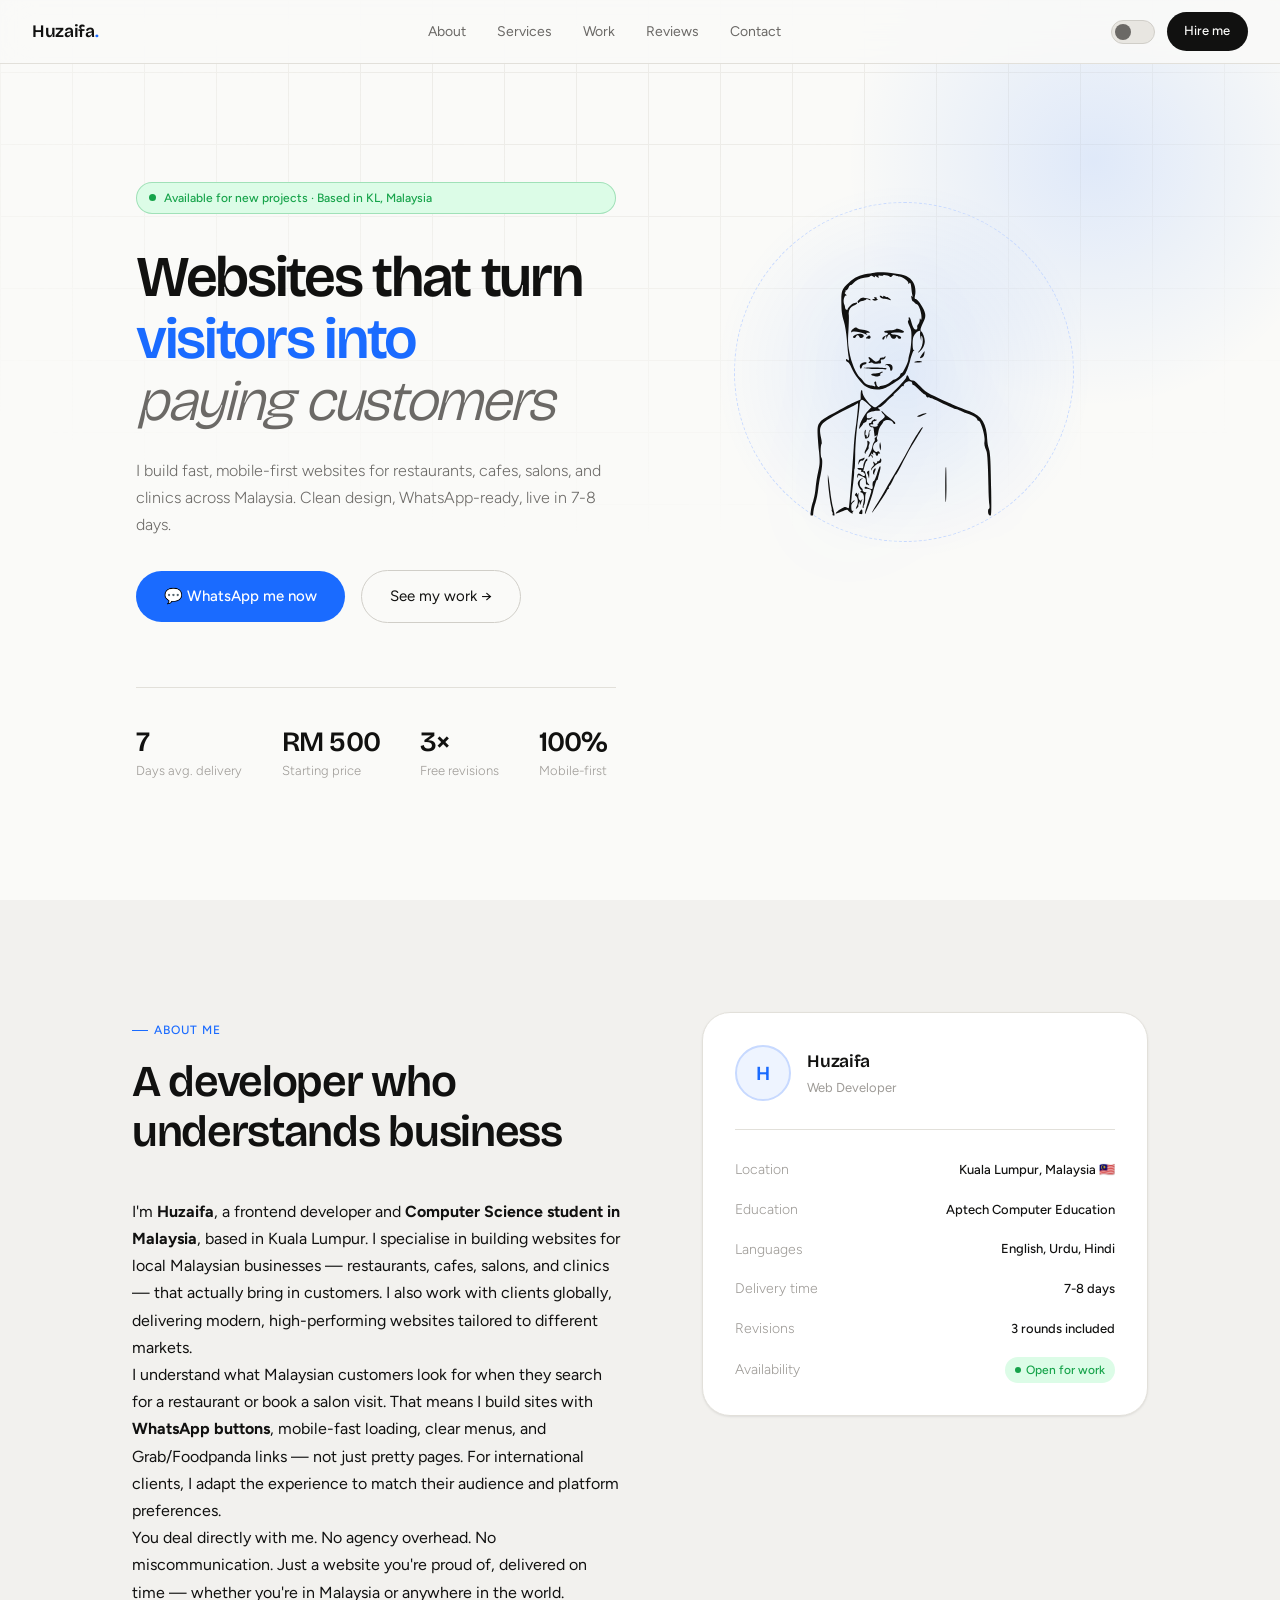
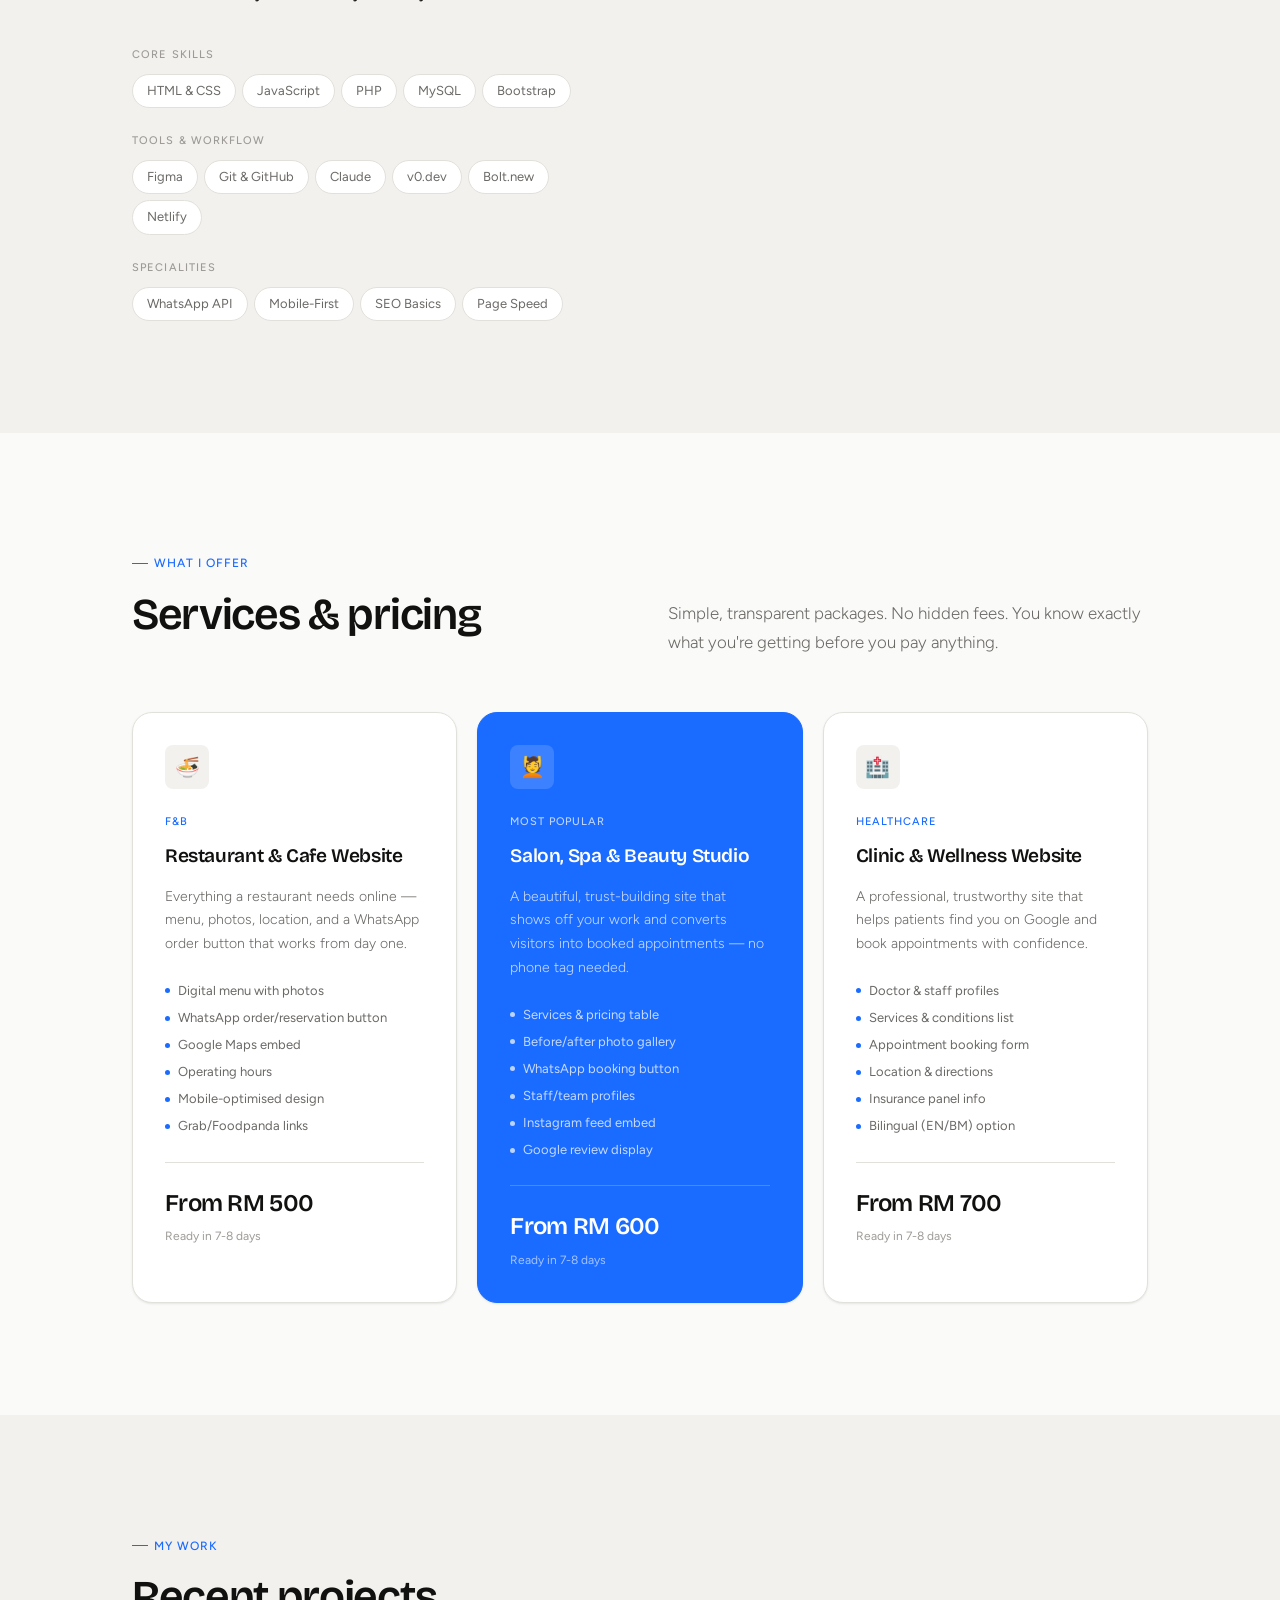
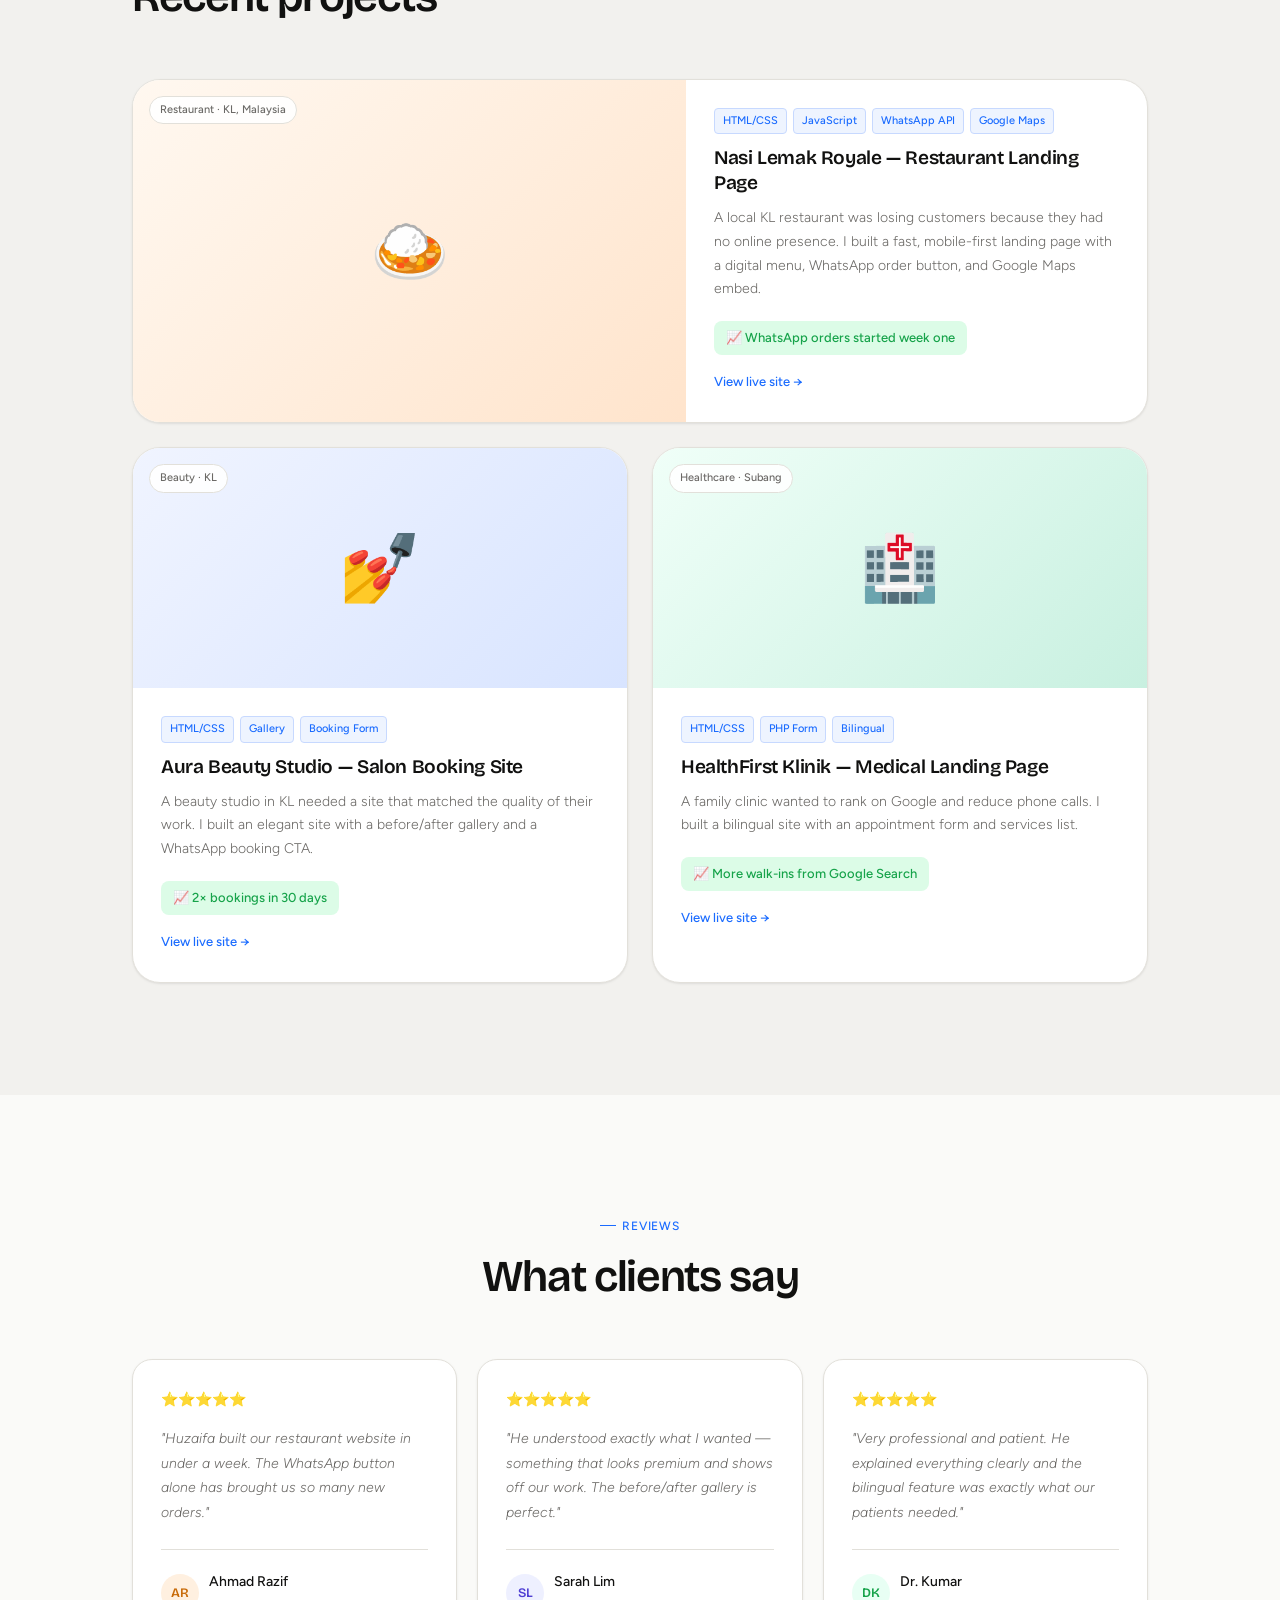
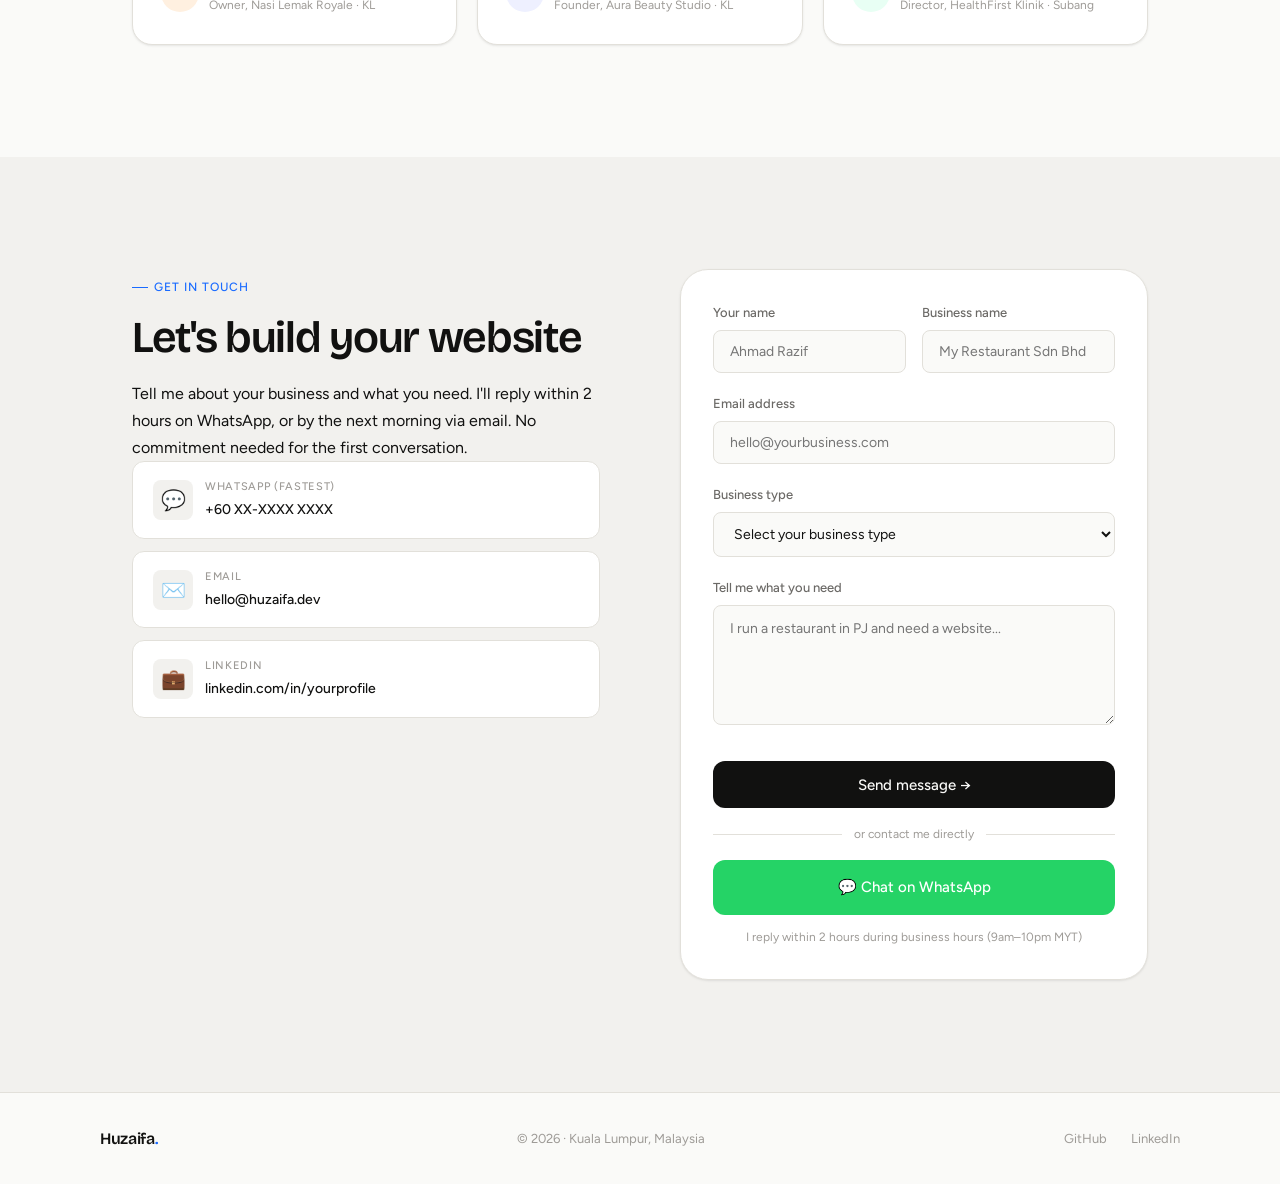
==== commit 1cc0f9d0: "Update: Add WhatsApp link to Hire me button and adjust delivery time" ====
--- a/index.html
+++ b/index.html
@@ -38,7 +38,11 @@
         </div>
         <div class="nav-right">
             <div class="theme-toggle" id="themeToggle" role="button" aria-label="Toggle dark mode" tabindex="0"></div>
-            <a href="#contact" class="btn-hire">Hire me</a>
+            <a href="https://wa.me/601164196270?text=Hi%20Huzaifa%2C%20I%20found%20your%20portfolio%20and%20I%E2%80%99d%20like%20to%20discuss%20a%20website%20project." 
+   class="btn-hire" 
+   target="_blank">
+   Hire me
+</a>
             <div class="hamburger" onclick="openMobileNav()">
                 <span></span><span></span><span></span>
             </div>
@@ -241,7 +245,7 @@
                         <li>Bilingual (EN/BM) option</li>
                     </ul>
                     <div class="service-price">From RM 700</div>
-                    <div class="service-delivery">Ready in 7 days</div>
+                    <div class="service-delivery">Ready in 7-8 days</div>
                 </div>
             </div>
         </div>
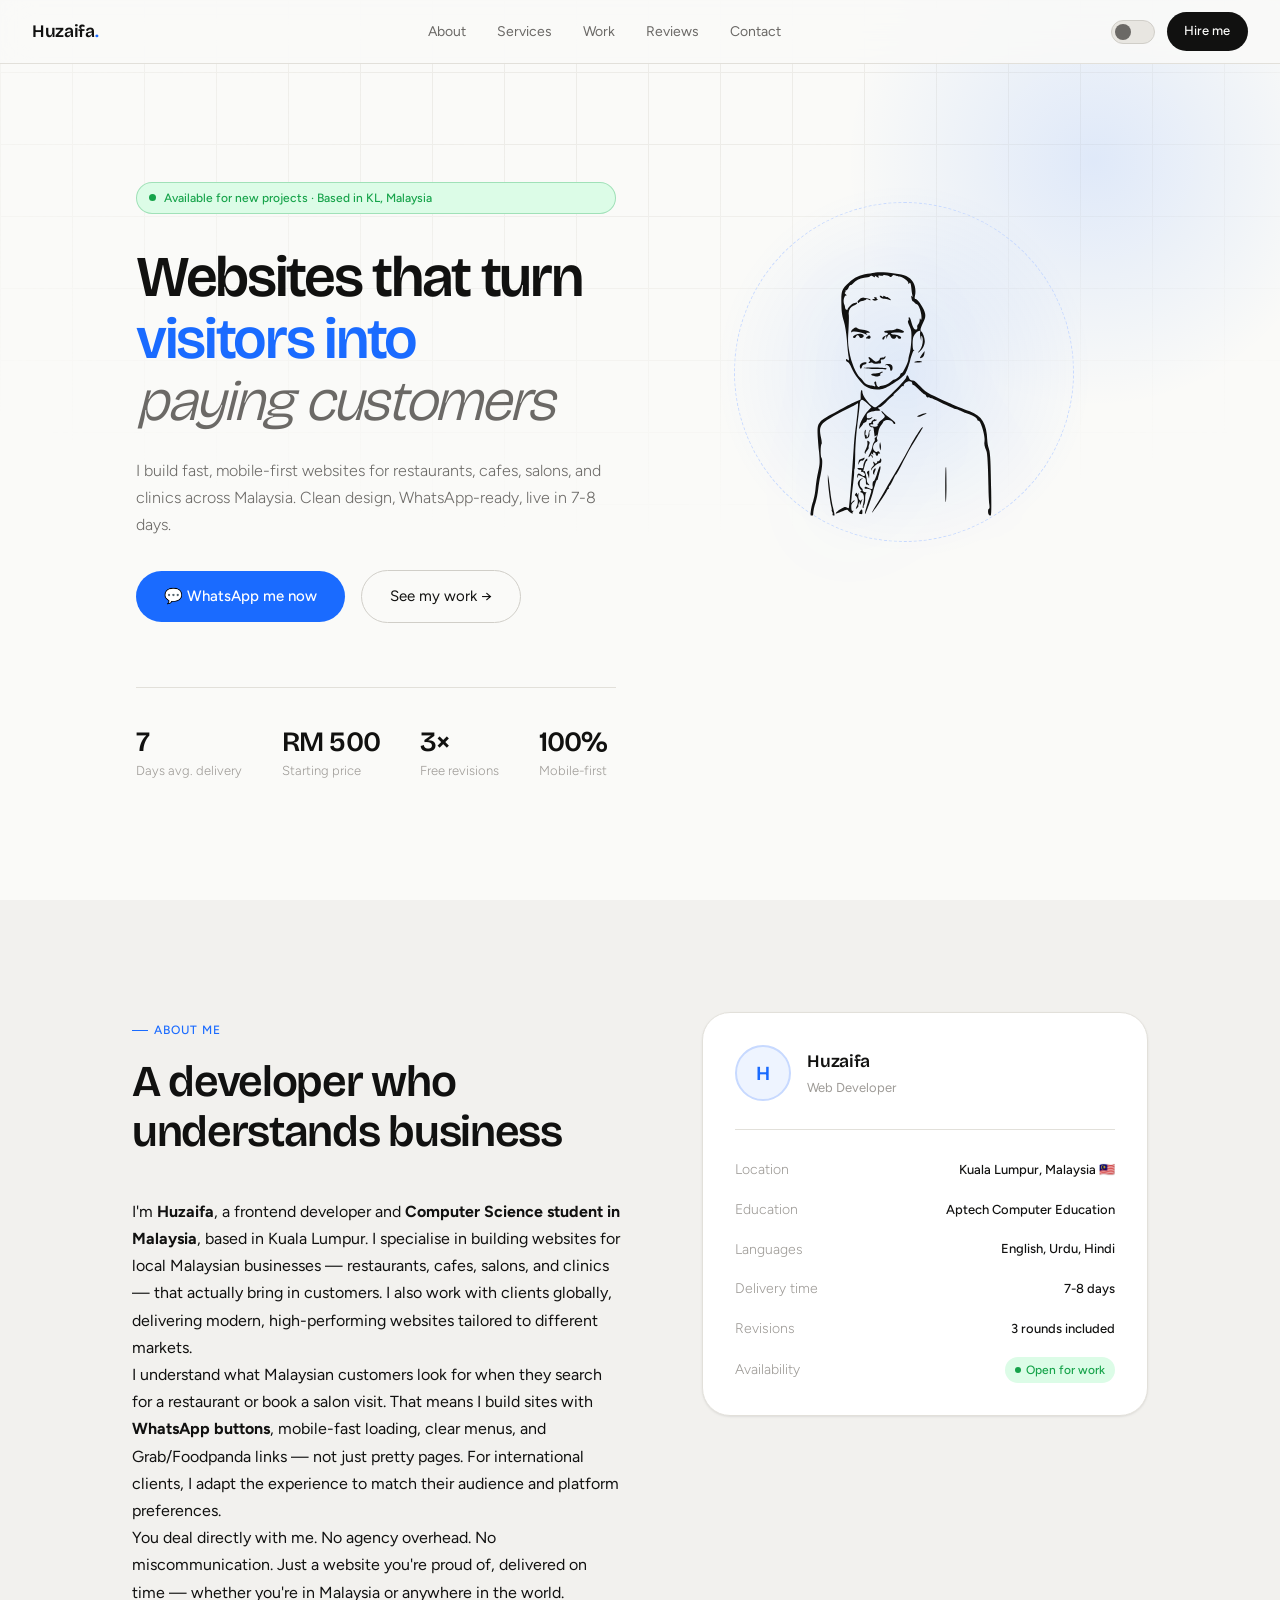
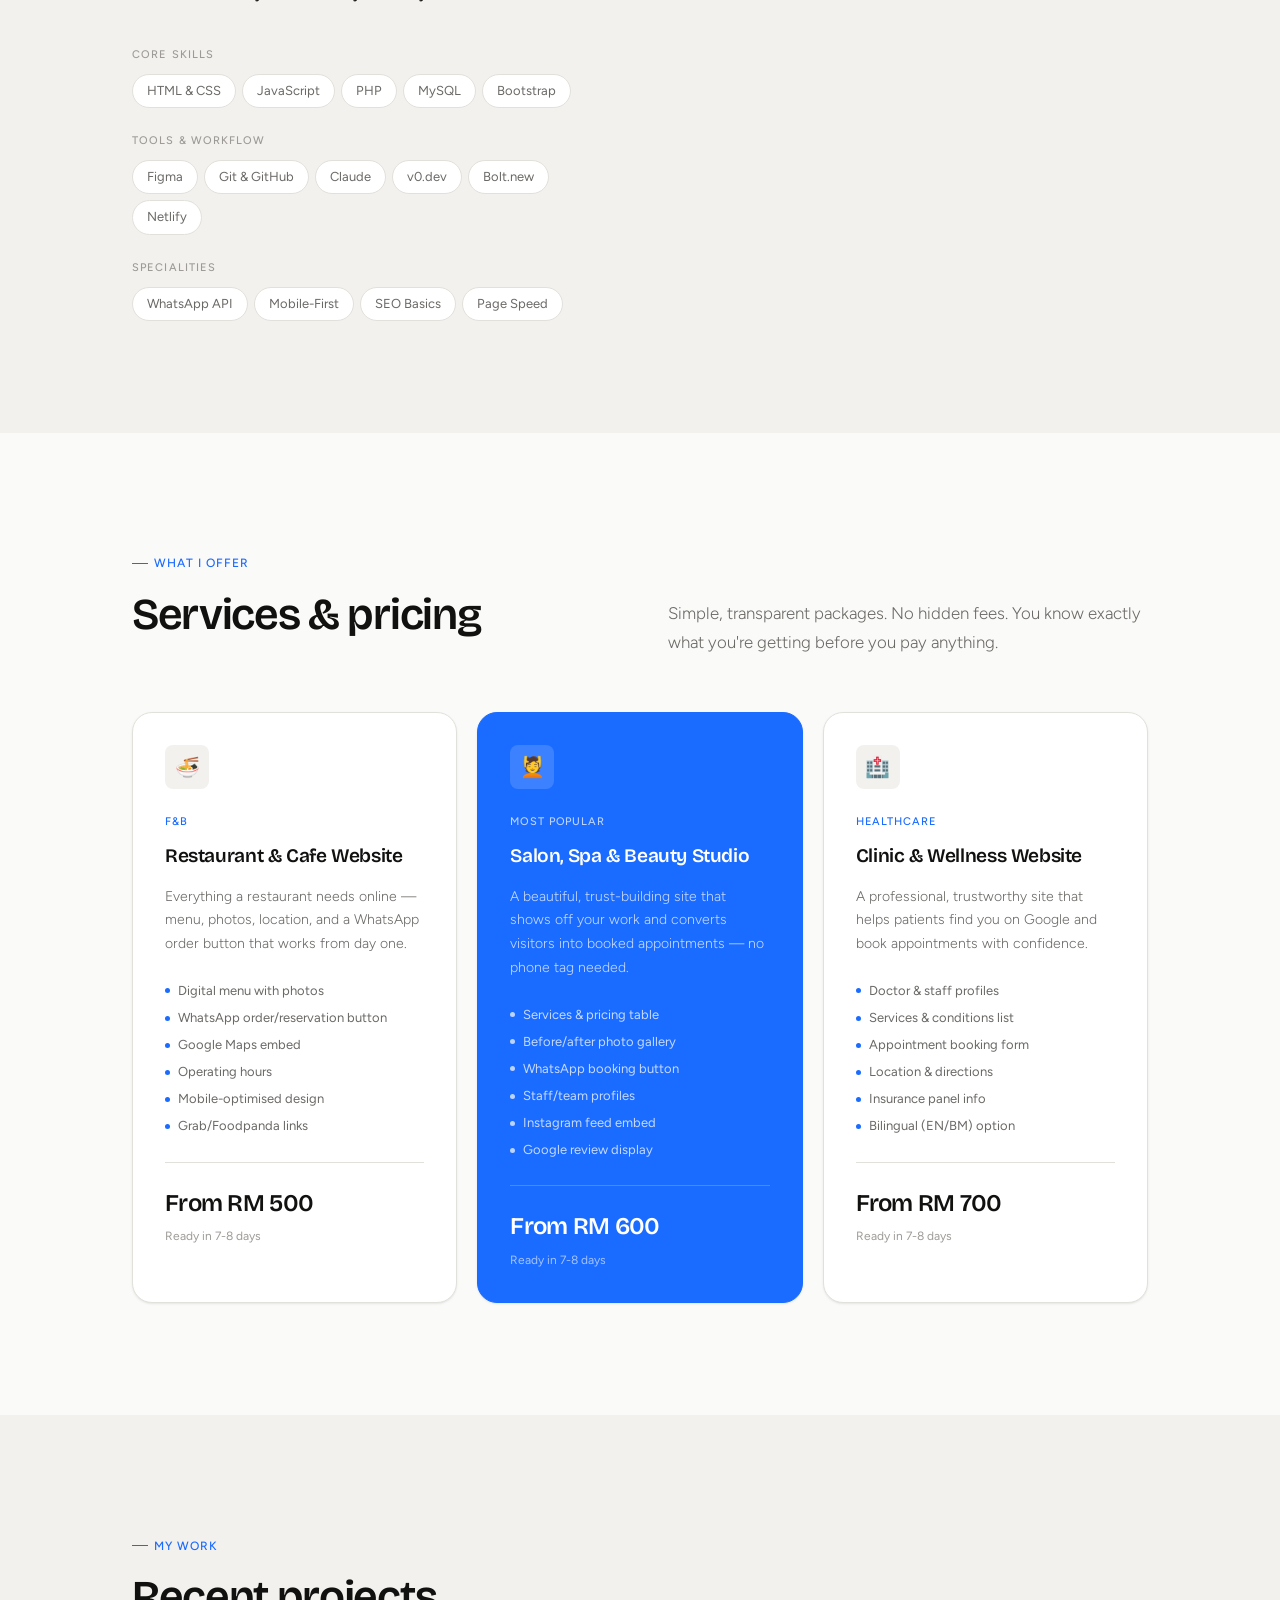
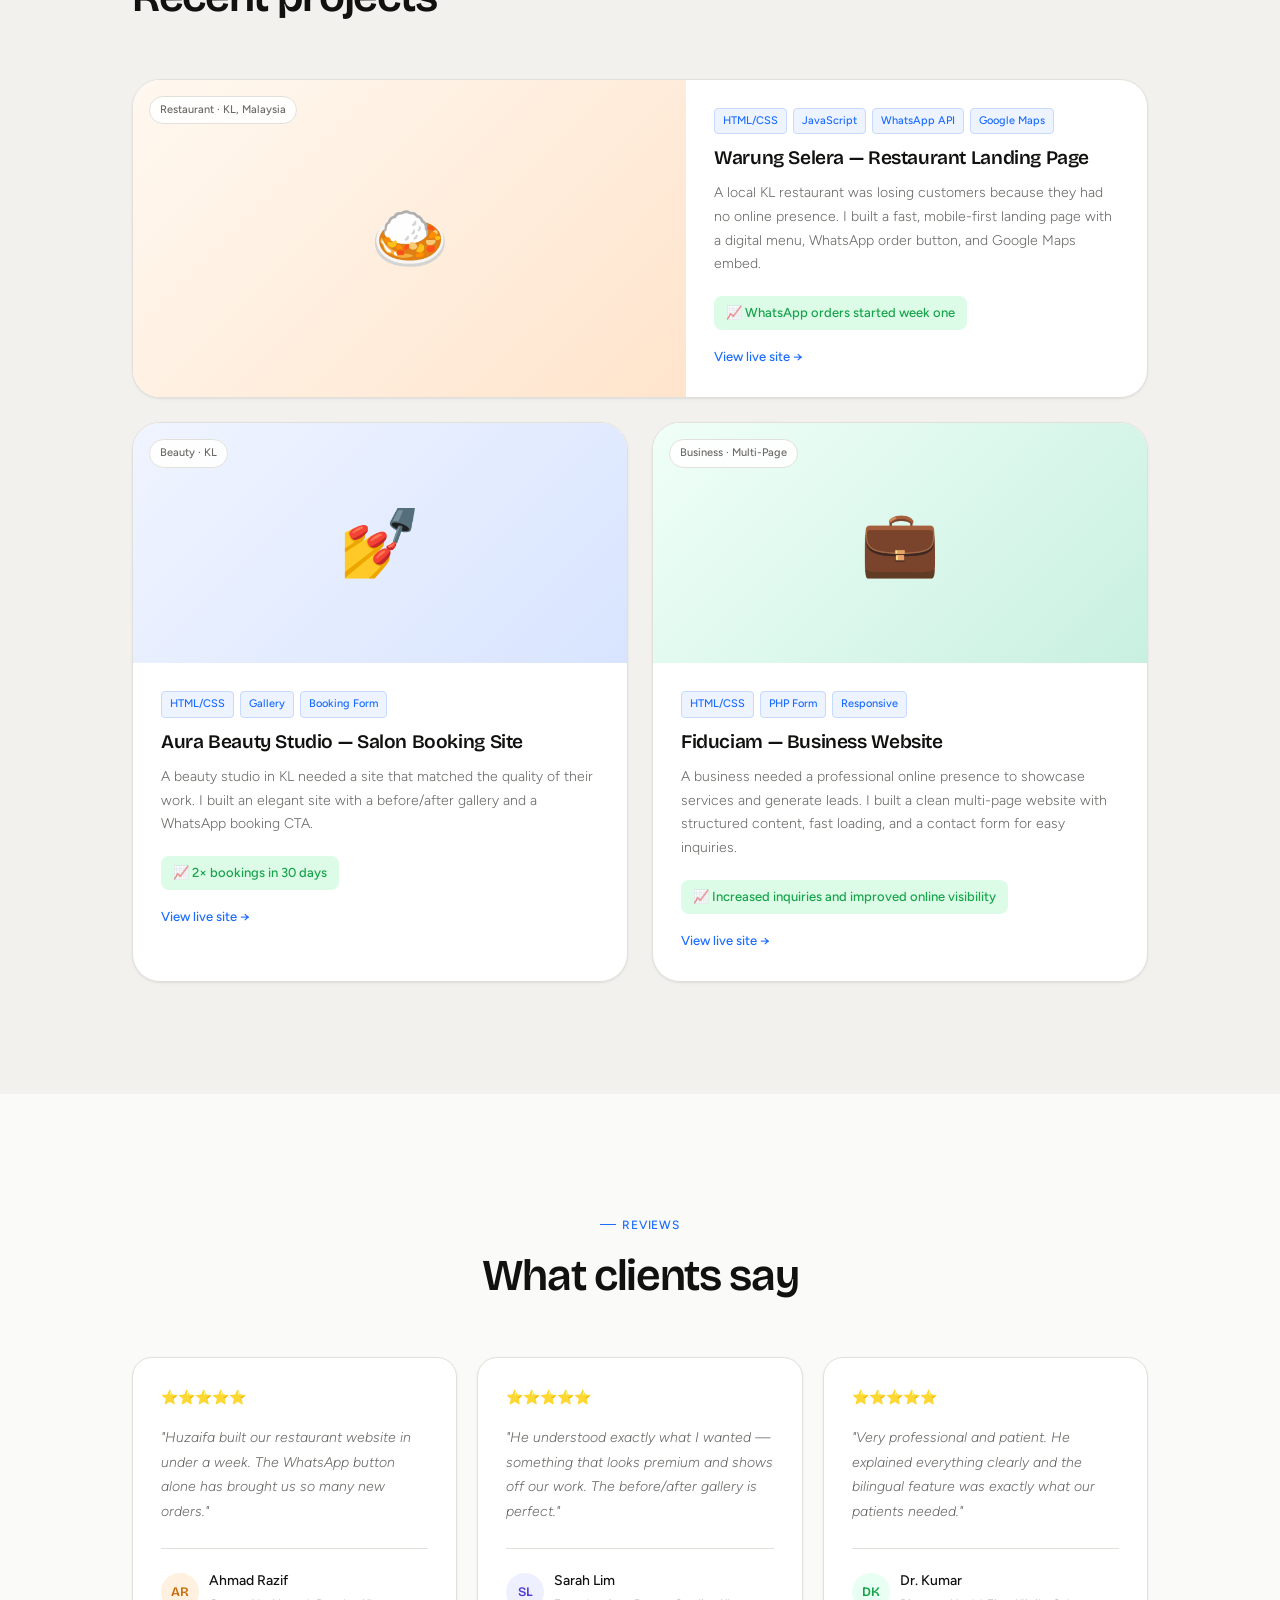
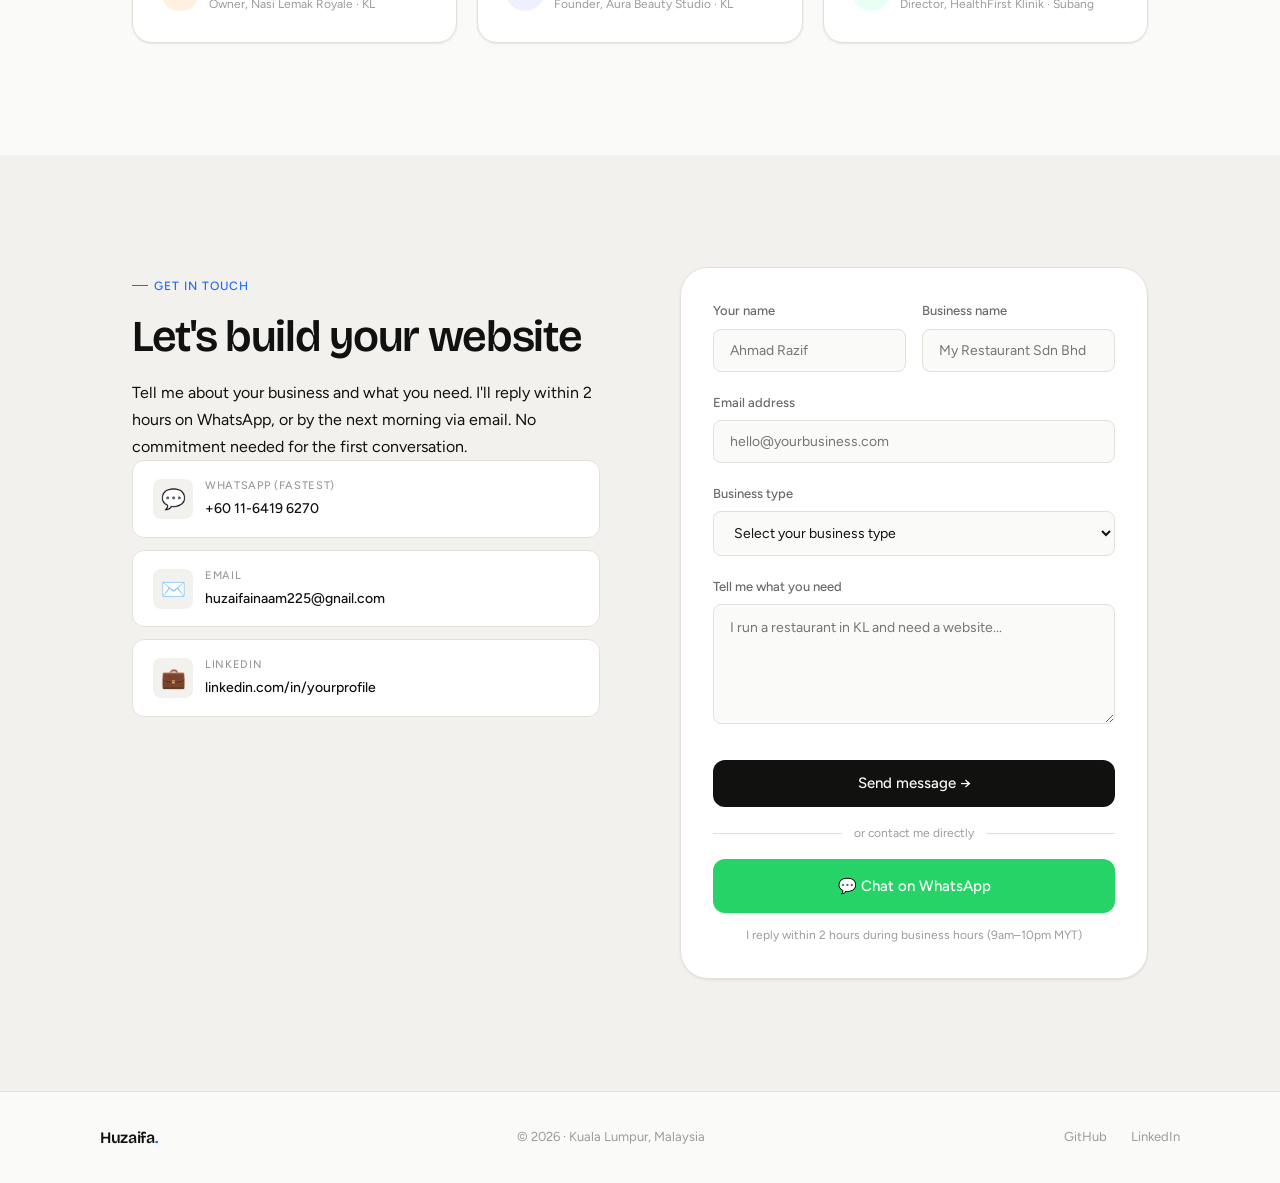
==== commit 78d717d1: "Update: Add real contact details, update project showcase with Warung Selera and Fiduciam, add proje" ====
--- a/index.html
+++ b/index.html
@@ -68,7 +68,7 @@
                         I build fast, mobile-first websites for restaurants, cafes, salons, and clinics across Malaysia. Clean design, WhatsApp-ready, live in 7-8 days.
                     </p>
                     <div class="hero-actions">
-                        <a href="https://wa.me/60XXXXXXXXX?text=Hi%20Huzaifa,%20I%20need%20a%20website%20for%20my%20business" class="btn-primary" target="_blank">💬 WhatsApp me now</a>
+                        <a href="https://wa.me/601164196270?text=Hi%20Huzaifa%2C%20I%20found%20your%20portfolio%20and%20I%E2%80%99d%20like%20to%20discuss%20a%20website%20project." class="btn-primary" target="_blank">💬 WhatsApp me now</a>
                         <a href="#projects" class="btn-outline">See my work →</a>
                     </div>
                     <div class="hero-stats">
@@ -261,10 +261,10 @@
                         <div class="project-tags">
                             <span class="project-tag">HTML/CSS</span><span class="project-tag">JavaScript</span><span class="project-tag">WhatsApp API</span><span class="project-tag">Google Maps</span>
                         </div>
-                        <h3>Nasi Lemak Royale — Restaurant Landing Page</h3>
+                        <h3>Warung Selera — Restaurant Landing Page</h3>
                         <p>A local KL restaurant was losing customers because they had no online presence. I built a fast, mobile-first landing page with a digital menu, WhatsApp order button, and Google Maps embed.</p>
                         <div class="project-result">📈 WhatsApp orders started week one</div>
-                        <a href="#" class="project-link">View live site →</a>
+                        <a href="https://newrestaurant-website.netlify.app/" class="project-link">View live site →</a>
                     </div>
                 </div>
                 <div class="project-card reveal reveal-delay-1">
@@ -279,18 +279,22 @@
                         <a href="#" class="project-link">View live site →</a>
                     </div>
                 </div>
-                <div class="project-card reveal reveal-delay-2">
-                    <div class="project-thumb thumb-3">🏥<div class="project-type-badge">Healthcare · Subang</div></div>
-                    <div class="project-body">
-                        <div class="project-tags">
-                            <span class="project-tag">HTML/CSS</span><span class="project-tag">PHP Form</span><span class="project-tag">Bilingual</span>
-                        </div>
-                        <h3>HealthFirst Klinik — Medical Landing Page</h3>
-                        <p>A family clinic wanted to rank on Google and reduce phone calls. I built a bilingual site with an appointment form and services list.</p>
-                        <div class="project-result">📈 More walk-ins from Google Search</div>
-                        <a href="#" class="project-link">View live site →</a>
-                    </div>
-                </div>
+                <d<div class="project-card reveal reveal-delay-2">
+    <div class="project-thumb thumb-3">💼
+        <div class="project-type-badge">Business · Multi-Page</div>
+    </div>
+    <div class="project-body">
+        <div class="project-tags">
+            <span class="project-tag">HTML/CSS</span>
+            <span class="project-tag">PHP Form</span>
+            <span class="project-tag">Responsive</span>
+        </div>
+        <h3>Fiduciam — Business Website</h3>
+        <p>A business needed a professional online presence to showcase services and generate leads. I built a clean multi-page website with structured content, fast loading, and a contact form for easy inquiries.</p>
+        <div class="project-result">📈 Increased inquiries and improved online visibility</div>
+        <a href="#" class="project-link">View live site →</a>
+    </div>
+</div>
             </div>
         </div>
     </section>
@@ -339,18 +343,18 @@
         <p>Tell me about your business and what you need. I'll reply within 2 hours on WhatsApp, or by the next morning via email. No commitment needed for the first conversation.</p>
 
         <div class="contact-methods">
-          <a href="https://wa.me/60XXXXXXXXX" class="contact-method" target="_blank">
+          <a href="https://wa.me/601164196270?text=Hi%20Huzaifa%2C%20I%20found%20your%20portfolio%20and%20I%E2%80%99d%20like%20to%20discuss%20a%20website%20project."  class="contact-method" target="_blank">
             <div class="contact-method-icon">💬</div>
             <div class="contact-method-text">
               <div class="contact-method-label">WhatsApp (fastest)</div>
-              <div class="contact-method-value">+60 XX-XXXX XXXX</div>
+              <div class="contact-method-value">+60 11-6419 6270</div>
             </div>
           </a>
           <a href="mailto:hello@huzaifa.dev" class="contact-method">
             <div class="contact-method-icon">✉️</div>
             <div class="contact-method-text">
               <div class="contact-method-label">Email</div>
-              <div class="contact-method-value">hello@huzaifa.dev</div>
+              <div class="contact-method-value">huzaifainaam225@gnail.com</div>
             </div>
           </a>
           <a href="https://linkedin.com/in/yourprofile" class="contact-method" target="_blank">
@@ -396,14 +400,14 @@
 
   <div class="form-group">
     <label>Tell me what you need</label>
-    <textarea name="message" placeholder="I run a restaurant in PJ and need a website..."></textarea>
+    <textarea name="message" placeholder="I run a restaurant in KL and need a website..."></textarea>
   </div>
 
   <button type="submit" class="btn-submit">Send message →</button>
 
   <div class="form-divider">or contact me directly</div>
 
-  <a href="https://wa.me/60XXXXXXXXX?text=Hi%20Huzaifa,%20I%20just%20submitted%20a%20form%20on%20your%20website" class="wa-btn" target="_blank">
+  <a href="https://wa.me/601164196270?text=Hi%20Huzaifa%2C%20I%20found%20your%20portfolio%20and%20I%E2%80%99d%20like%20to%20discuss%20a%20website%20project."  class="wa-btn" target="_blank">
     💬 Chat on WhatsApp
   </a>
 
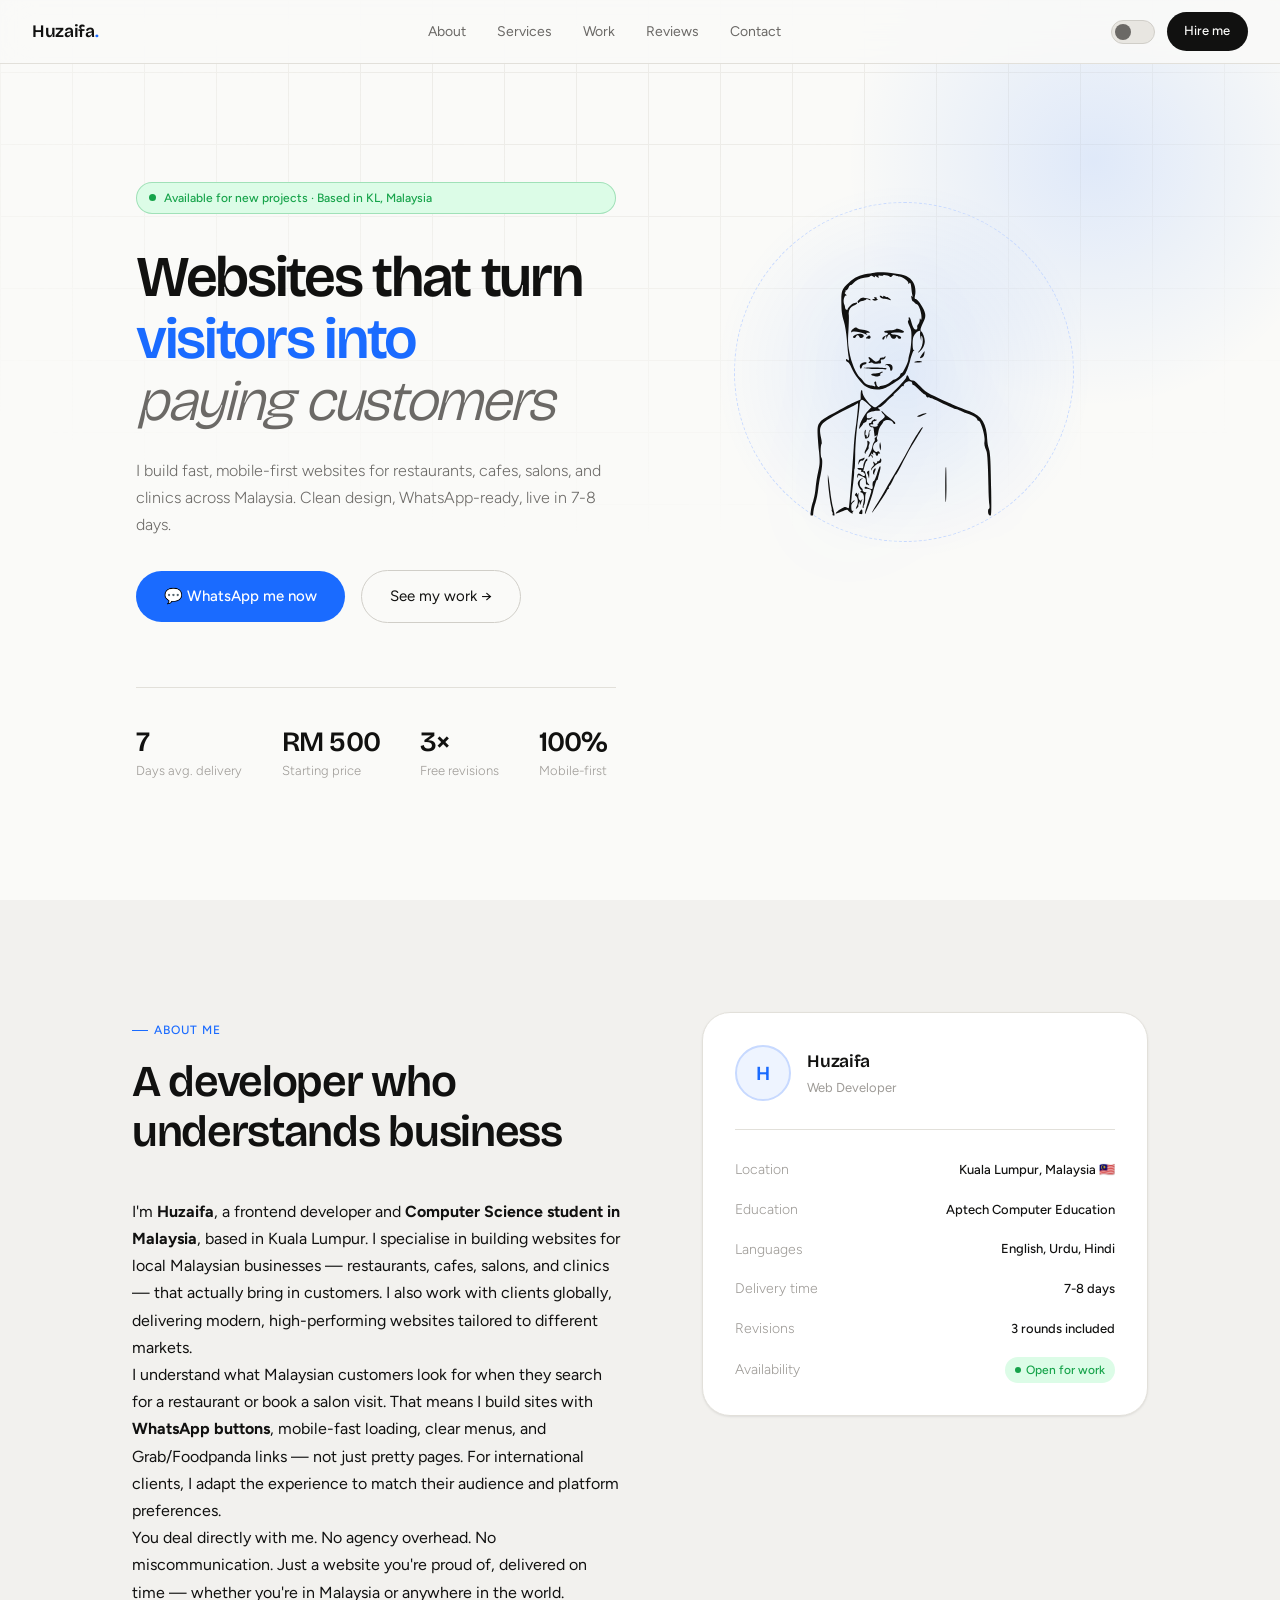
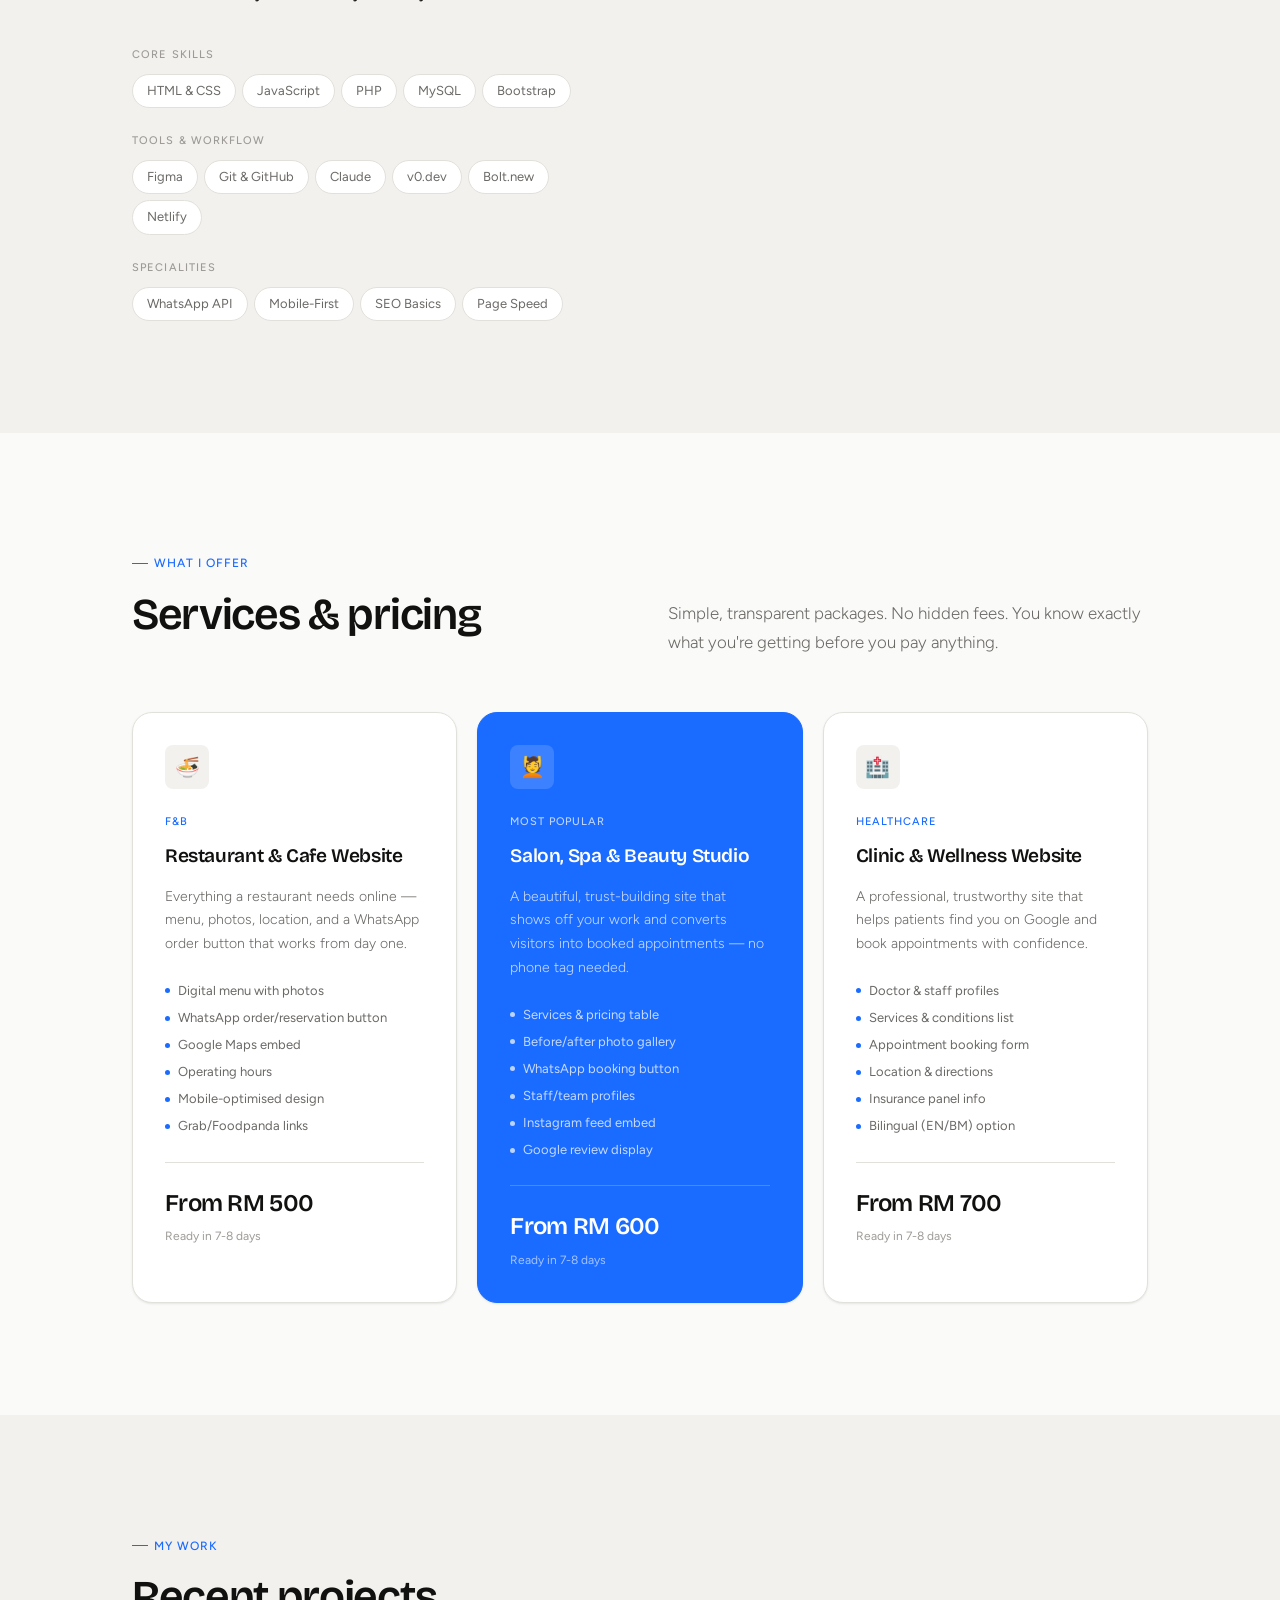
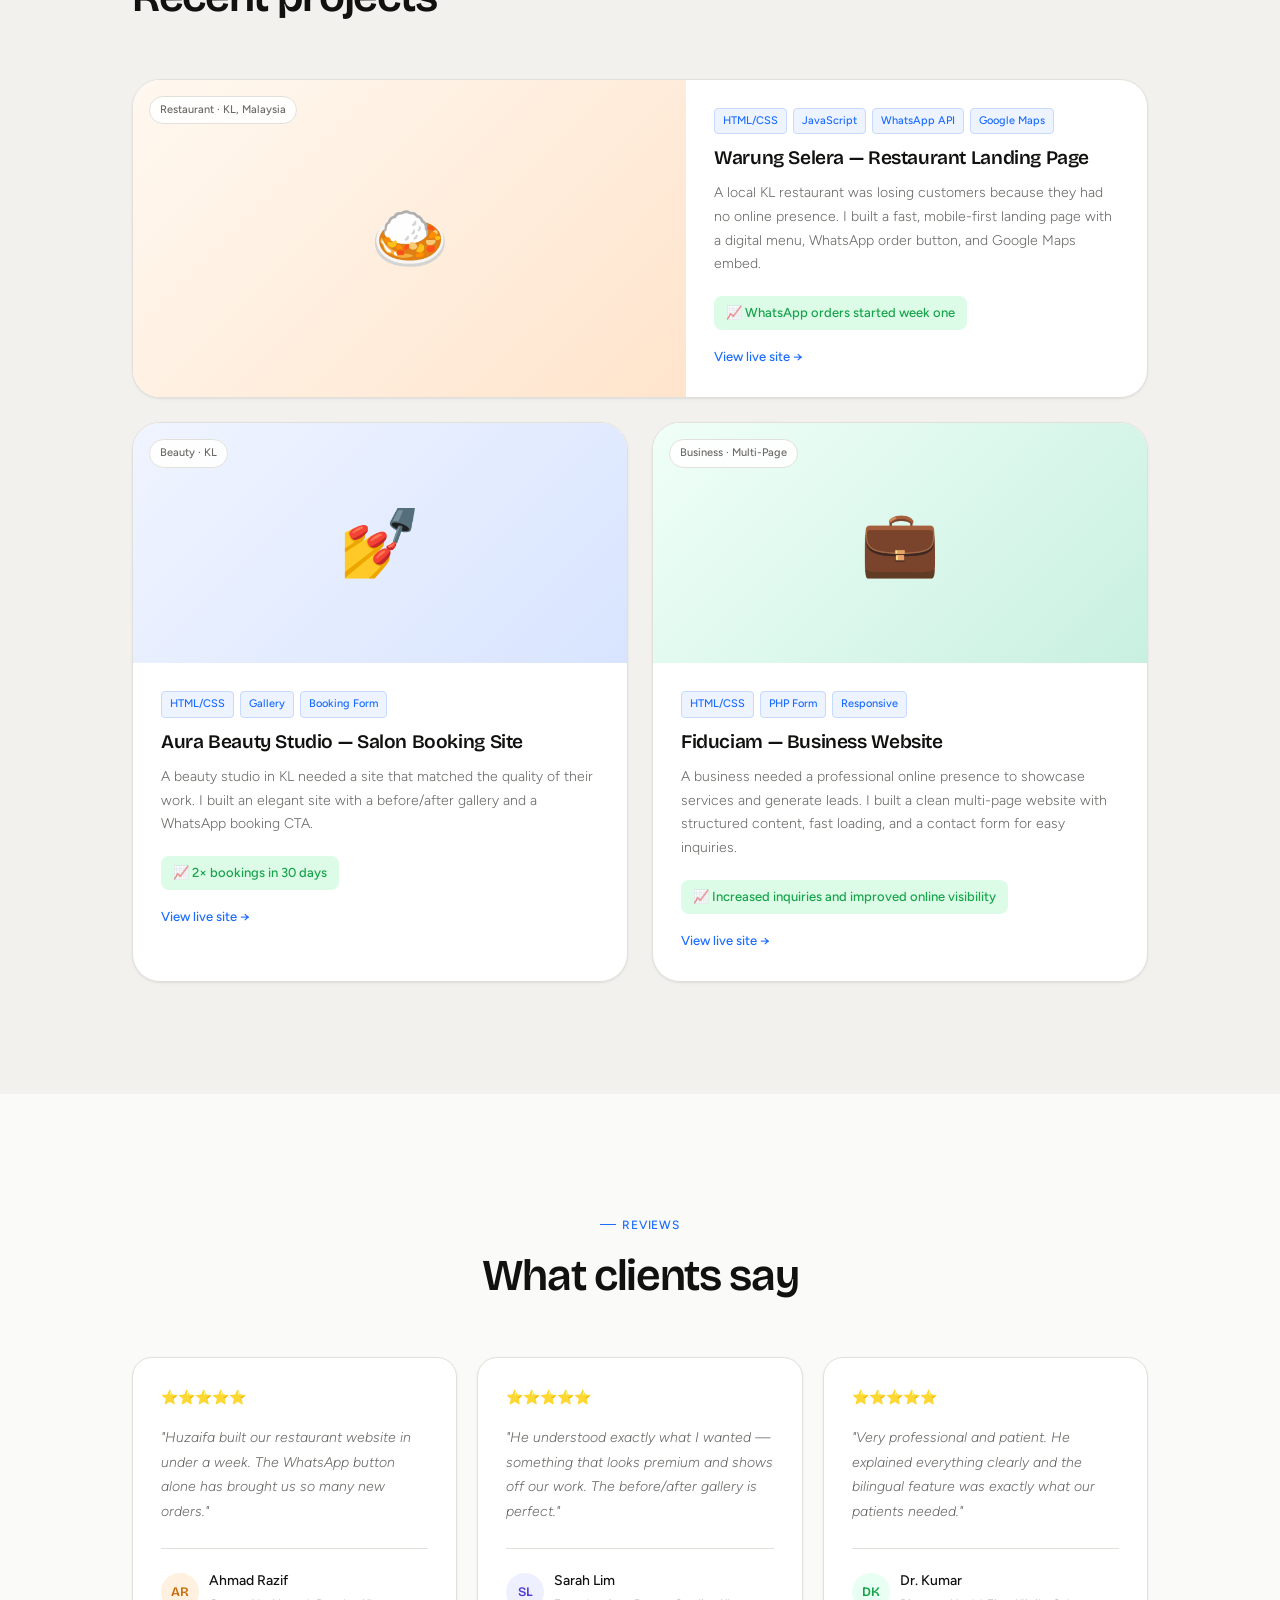
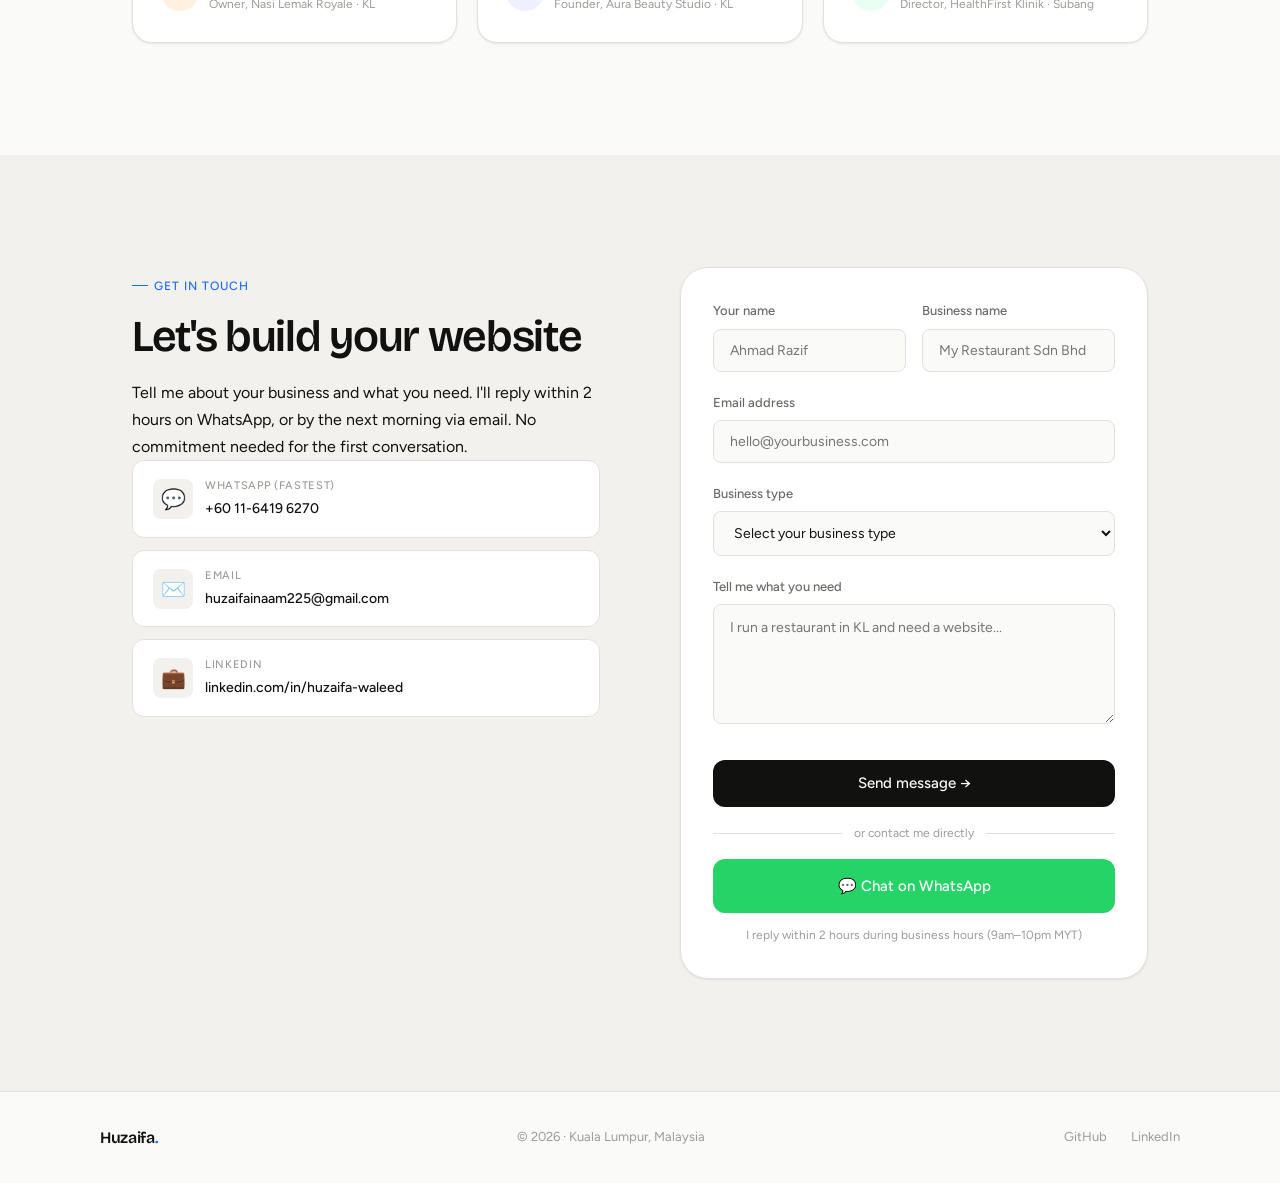
==== commit 62445f66: "Update: Add Fiduciam project link and correct social media profiles (LinkedIn, GitHub, Email)" ====
--- a/index.html
+++ b/index.html
@@ -292,7 +292,7 @@
         <h3>Fiduciam — Business Website</h3>
         <p>A business needed a professional online presence to showcase services and generate leads. I built a clean multi-page website with structured content, fast loading, and a contact form for easy inquiries.</p>
         <div class="project-result">📈 Increased inquiries and improved online visibility</div>
-        <a href="#" class="project-link">View live site →</a>
+        <a href="https://fiduciam-global.netlify.app/" class="project-link">View live site →</a>
     </div>
 </div>
             </div>
@@ -350,18 +350,18 @@
               <div class="contact-method-value">+60 11-6419 6270</div>
             </div>
           </a>
-          <a href="mailto:hello@huzaifa.dev" class="contact-method">
+          <a href="mailto:huziaifainaam225@gmail.com" class="contact-method">
             <div class="contact-method-icon">✉️</div>
             <div class="contact-method-text">
               <div class="contact-method-label">Email</div>
-              <div class="contact-method-value">huzaifainaam225@gnail.com</div>
+              <div class="contact-method-value">huzaifainaam225@gmail.com</div>
             </div>
           </a>
-          <a href="https://linkedin.com/in/yourprofile" class="contact-method" target="_blank">
+          <a href="https://www.linkedin.com/in/huzaifa-waleed/" class="contact-method" target="_blank">
             <div class="contact-method-icon">💼</div>
             <div class="contact-method-text">
               <div class="contact-method-label">LinkedIn</div>
-              <div class="contact-method-value">linkedin.com/in/yourprofile</div>
+              <div class="contact-method-value">linkedin.com/in/huzaifa-waleed</div>
             </div>
           </a>
         </div>
@@ -425,8 +425,8 @@
             <span class="footer-logo">Huzaifa<span style="color:var(--accent)">.</span></span>
             <span>© 2026 · Kuala Lumpur, Malaysia</span>
             <div class="footer-links">
-                <a href="https://github.com/yourhandle" target="_blank">GitHub</a>
-                <a href="https://linkedin.com/in/yourprofile" target="_blank">LinkedIn</a>
+                <a href="https://github.com/huzaifawaleed" target="_blank">GitHub</a>
+                <a href="https://www.linkedin.com/in/huzaifa-waleed/" target="_blank">LinkedIn</a>
             </div>
         </div>
     </footer>
